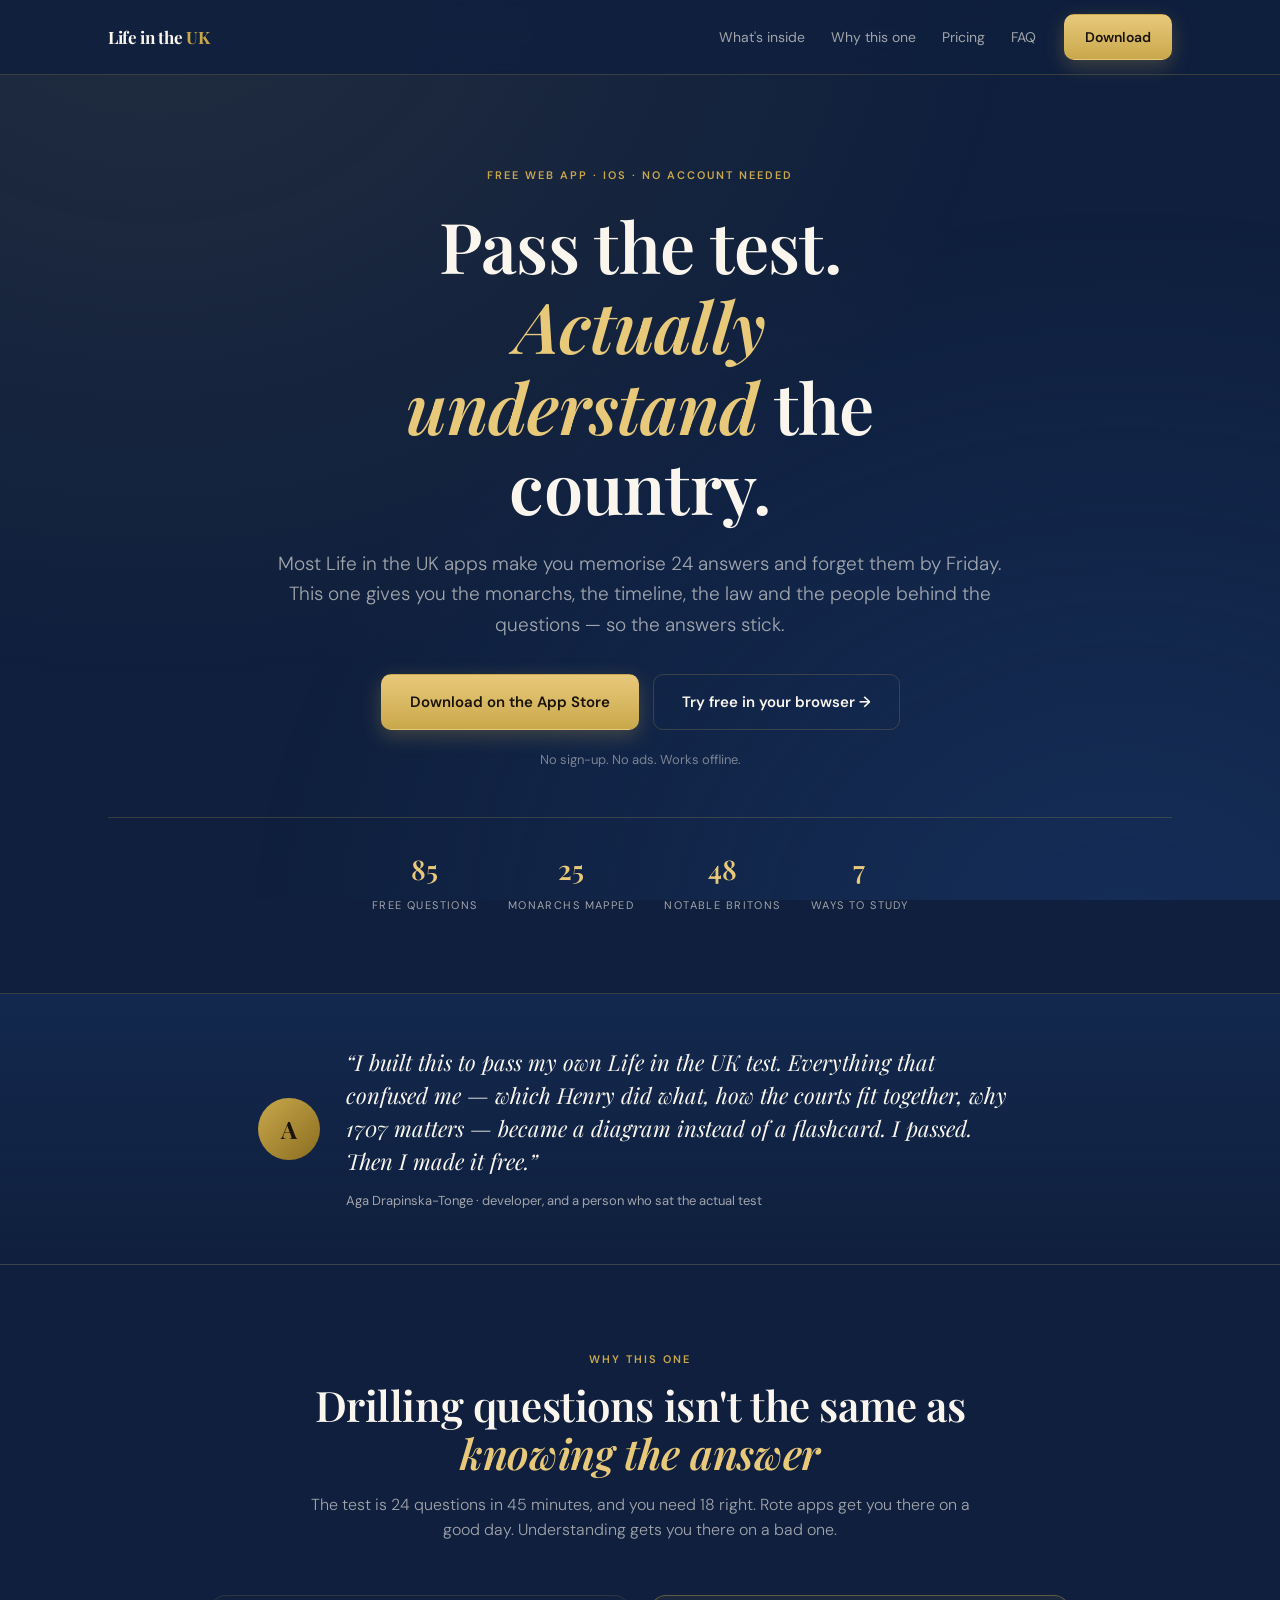
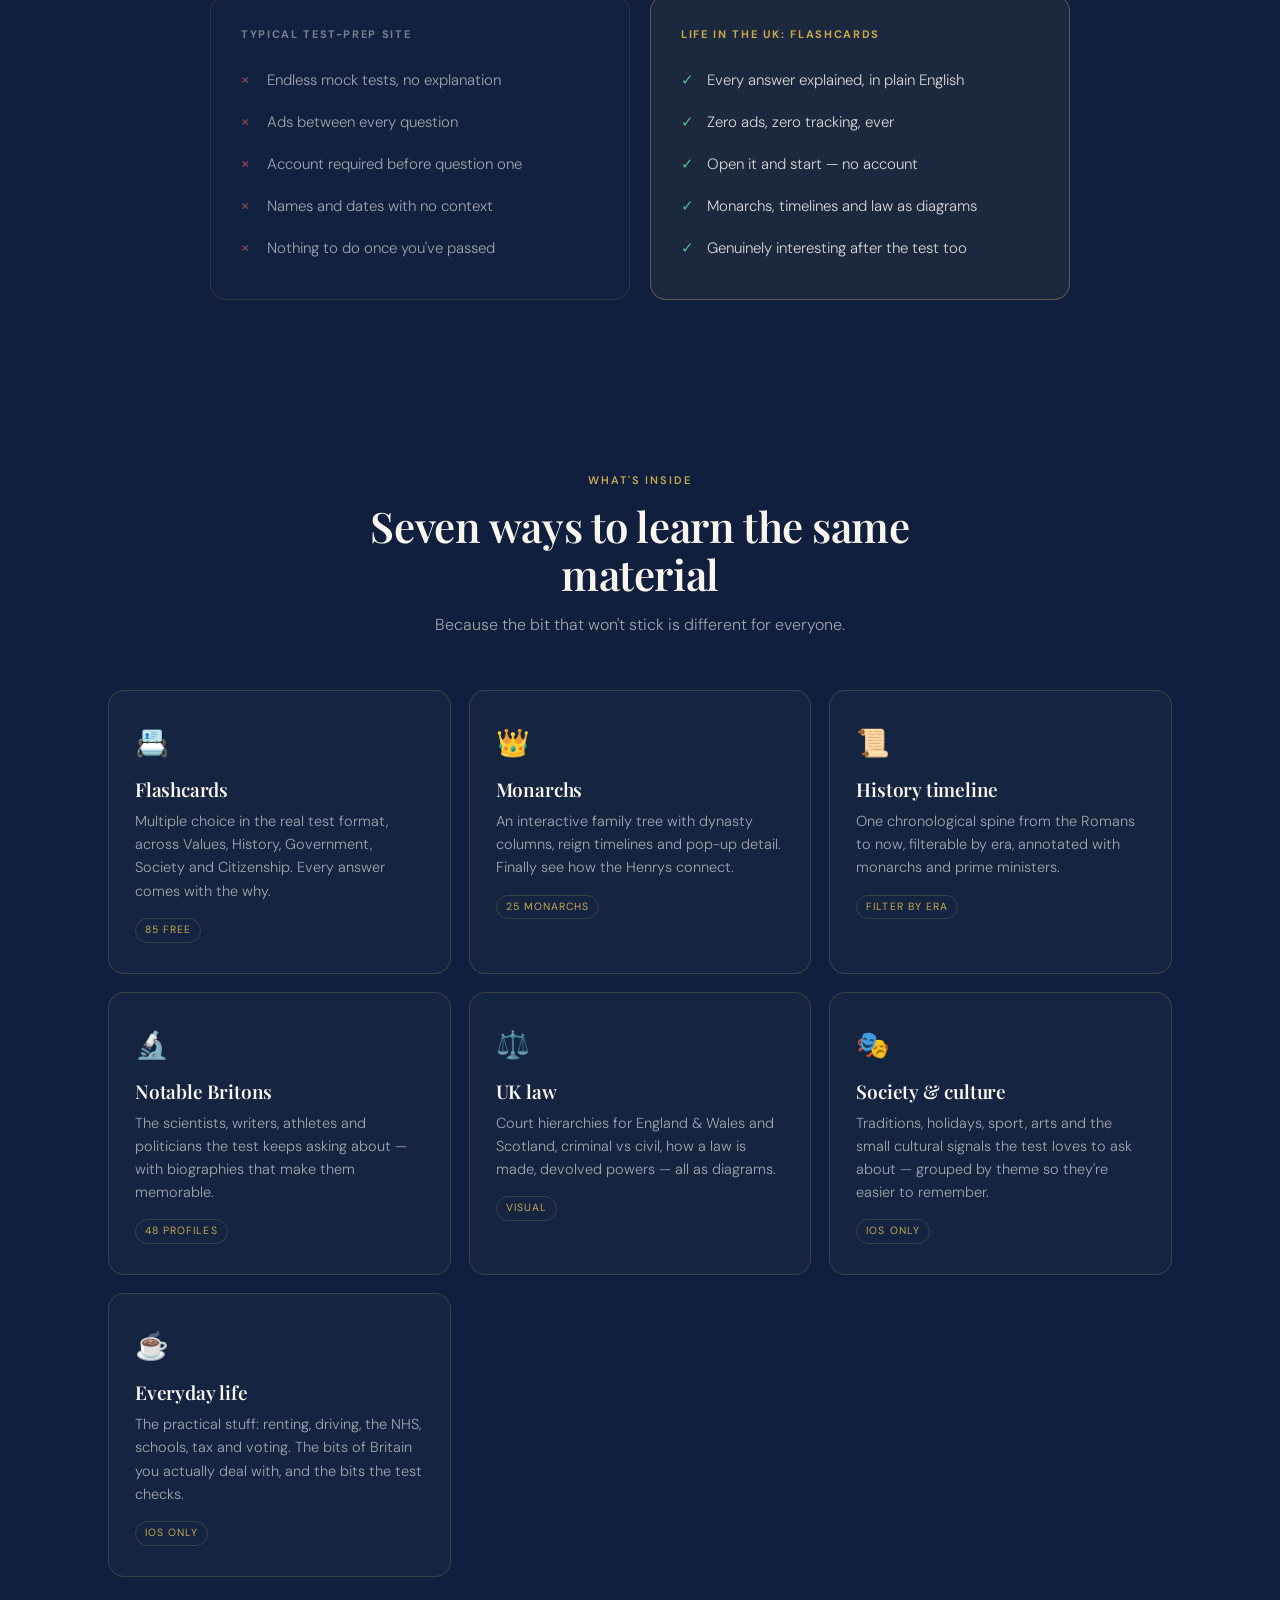
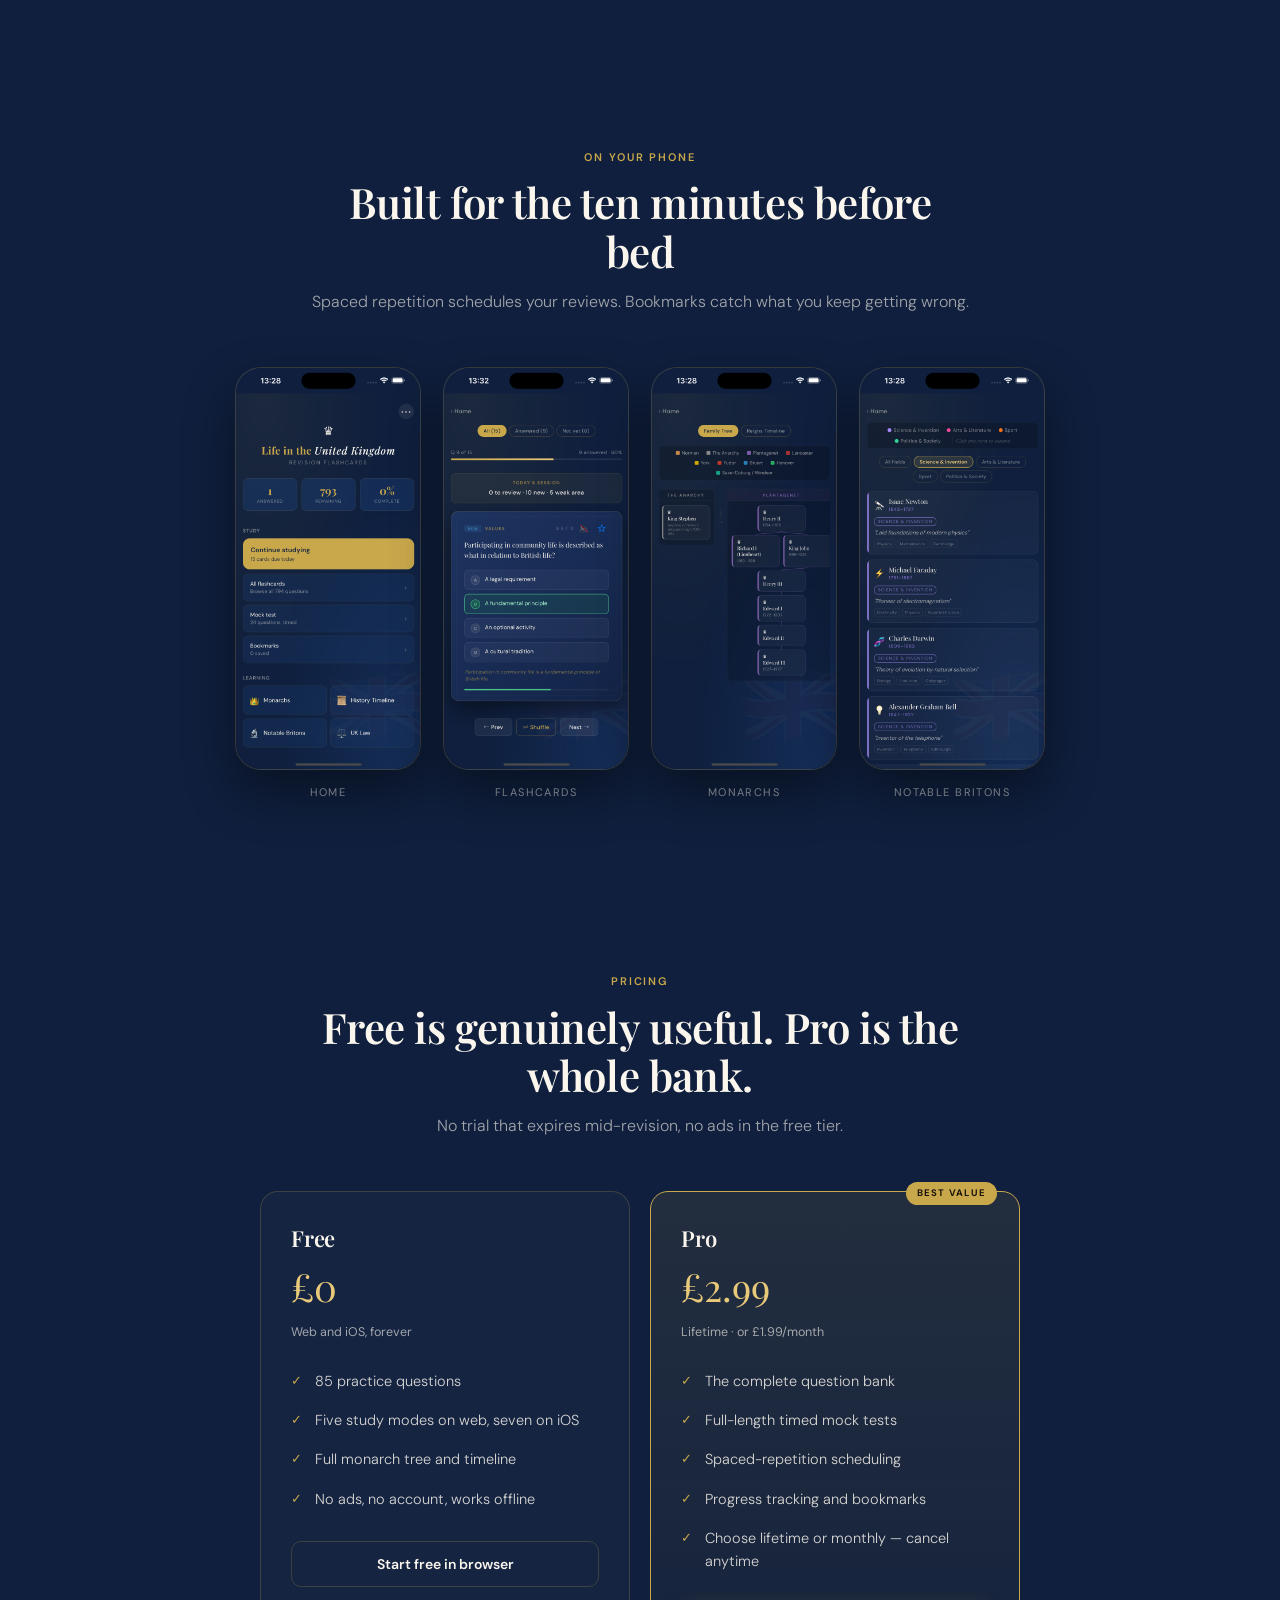
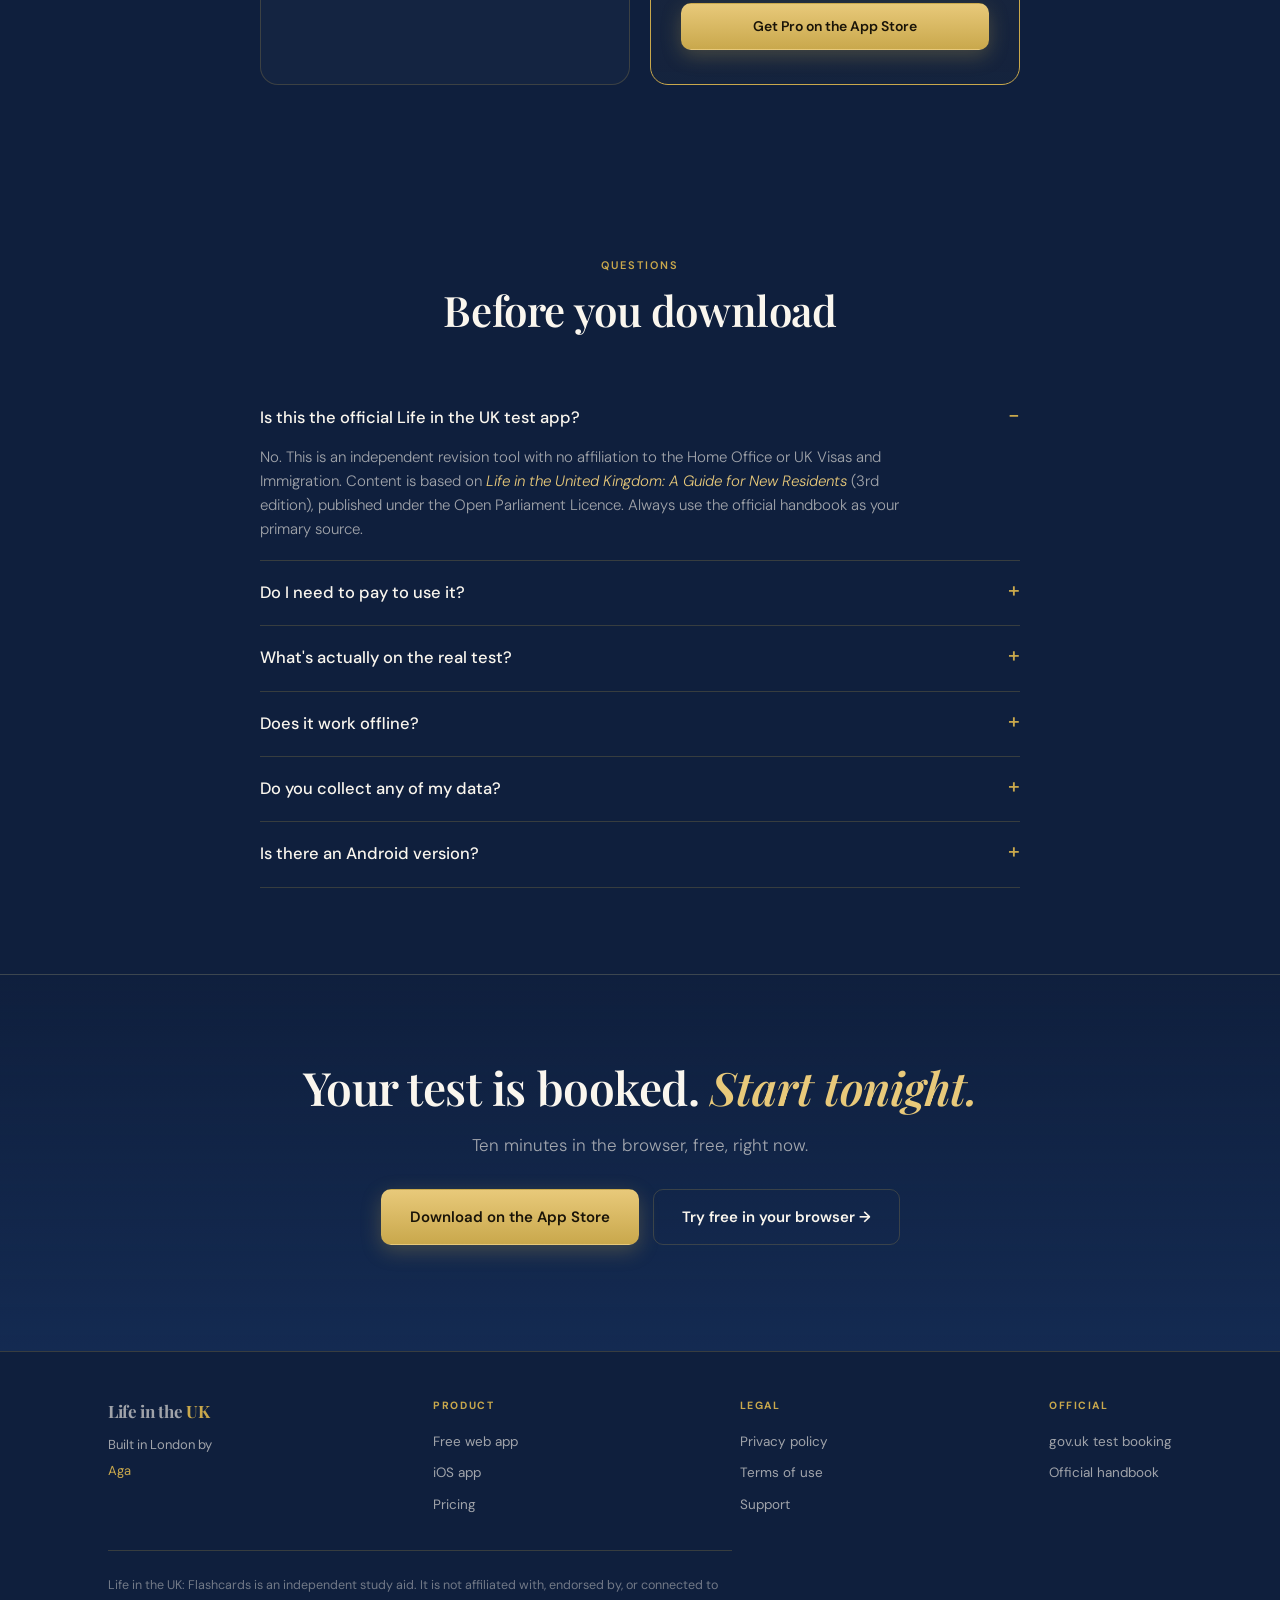
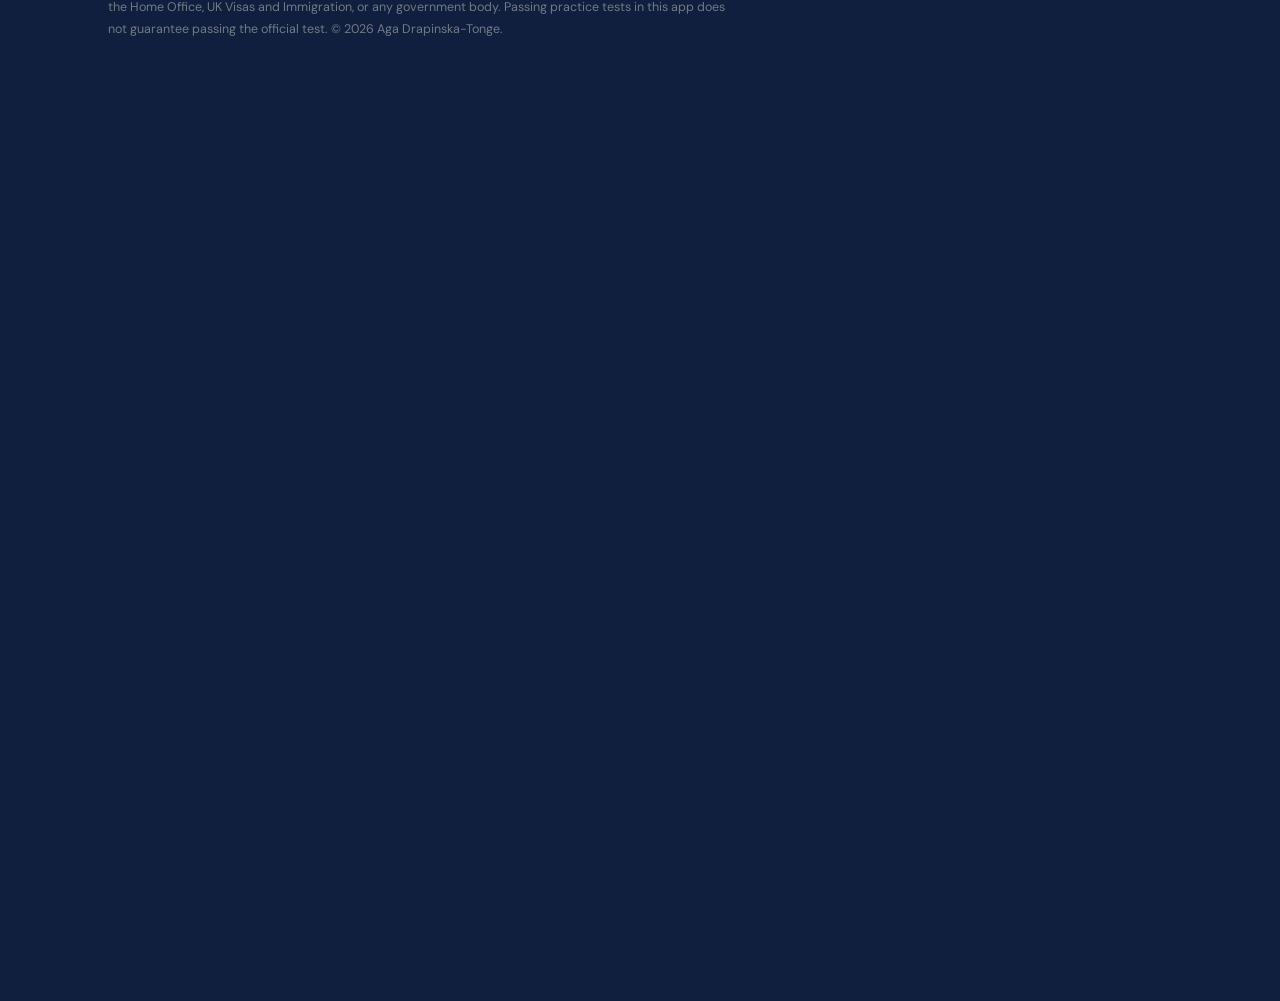
==== index.html @ 358deb1a "Stand up standalone site for Life in the UK: Flashcards Restructures around a landing page (index.ht" ====
<!DOCTYPE html>
<html lang="en">
<head>
<meta charset="UTF-8">
<meta name="viewport" content="width=device-width, initial-scale=1.0">
<title>Life in the UK: Flashcards — Free revision app for the UK citizenship test</title>
<meta name="description" content="A free web and iOS revision app for the Life in the UK citizenship test. Every answer explained. Monarchs, timelines and law as diagrams. No ads, no account.">
<link rel="icon" type="image/x-icon" href="/favicon.ico">
<link rel="icon" type="image/png" sizes="32x32" href="/favicon-32x32.png">
<link rel="icon" type="image/png" sizes="16x16" href="/favicon-16x16.png">
<link rel="apple-touch-icon" sizes="180x180" href="/apple-touch-icon.png">
<link rel="preconnect" href="https://fonts.googleapis.com">
<link rel="preconnect" href="https://fonts.gstatic.com" crossorigin>
<link href="https://fonts.googleapis.com/css2?family=Playfair+Display:ital,wght@0,400;0,600;0,700;1,400;1,600&family=DM+Sans:wght@300;400;500;600;700&display=swap" rel="stylesheet">
<style>
*,*::before,*::after{box-sizing:border-box;margin:0;padding:0}
:root{
  --navy:#0f1f3d; --navy-2:#132648; --royal:#1a3a6e;
  --gold:#c9a84c; --gold-light:#e8c97a;
  --cream:#faf6ee; --parchment:#f0e8d5;
  --muted:rgba(250,246,238,.62);
  --line:rgba(201,168,76,.22);
  --maxw:1120px;
}
html{scroll-behavior:smooth}
body{font-family:'DM Sans',sans-serif;background:var(--navy);color:var(--cream);-webkit-font-smoothing:antialiased;line-height:1.6;overflow-x:hidden}
body::before{content:'';position:fixed;inset:0;pointer-events:none;z-index:0;
  background:radial-gradient(ellipse at 12% -5%,rgba(201,168,76,.10) 0%,transparent 55%),
             radial-gradient(ellipse at 88% 105%,rgba(26,58,110,.55) 0%,transparent 55%)}
.wrap{max-width:var(--maxw);margin:0 auto;padding:0 28px;position:relative;z-index:1}
h1,h2,h3,.serif{font-family:'Playfair Display',serif;font-weight:600;line-height:1.15;letter-spacing:-.01em}
em{font-style:italic;color:var(--gold-light)}
a{color:inherit;text-decoration:none}
.eyebrow{font-size:11px;letter-spacing:.18em;text-transform:uppercase;color:var(--gold);font-weight:600}

/* NAV */
nav{position:sticky;top:0;z-index:40;backdrop-filter:blur(14px);background:rgba(15,31,61,.82);border-bottom:1px solid var(--line)}
.navin{max-width:var(--maxw);margin:0 auto;padding:14px 28px;display:flex;align-items:center;gap:28px}
.logo{font-family:'Playfair Display',serif;font-size:17px;font-weight:700;letter-spacing:-.02em}
.logo span{color:var(--gold)}
.navlinks{display:flex;gap:26px;margin-left:auto;font-size:14px;color:var(--muted)}
.navlinks a:hover{color:var(--cream)}
.btn{display:inline-flex;align-items:center;gap:9px;font-weight:600;font-size:14px;padding:11px 20px;border-radius:10px;transition:.2s;border:1px solid transparent;white-space:nowrap}
.btn-gold{background:linear-gradient(180deg,var(--gold-light),var(--gold));color:#1a1408;box-shadow:0 6px 20px rgba(201,168,76,.28)}
.btn-gold:hover{transform:translateY(-1px);box-shadow:0 9px 26px rgba(201,168,76,.38)}
.btn-ghost{border-color:var(--line);color:var(--cream)}
.btn-ghost:hover{border-color:var(--gold);background:rgba(201,168,76,.07)}
.btn-lg{padding:15px 28px;font-size:15px}

/* HERO */
.hero{padding:92px 0 76px;text-align:center}
.hero h1{font-size:clamp(38px,6.2vw,70px);margin:20px auto 22px;max-width:14ch}
.hero p.sub{font-size:clamp(16px,2vw,19px);color:var(--muted);max-width:56ch;margin:0 auto 34px;font-weight:300}
.cta-row{display:flex;gap:14px;justify-content:center;flex-wrap:wrap;margin-bottom:20px}
.microcopy{font-size:13px;color:rgba(250,246,238,.45)}
.trust{display:flex;gap:30px;justify-content:center;flex-wrap:wrap;margin-top:46px;padding-top:30px;border-top:1px solid var(--line)}
.trust div{text-align:center}
.trust b{display:block;font-family:'Playfair Display',serif;font-size:27px;color:var(--gold-light);font-weight:600}
.trust small{font-size:11px;letter-spacing:.13em;text-transform:uppercase;color:var(--muted)}

/* FOUNDER */
.founder{background:linear-gradient(180deg,rgba(26,58,110,.35),transparent);padding:52px 0;border-top:1px solid var(--line);border-bottom:1px solid var(--line)}
.founder .wrap{display:flex;gap:26px;align-items:center;max-width:820px}
.avatar{width:62px;height:62px;border-radius:50%;flex-shrink:0;background:linear-gradient(135deg,var(--gold),#8a6d1f);
  display:grid;place-items:center;font-family:'Playfair Display',serif;font-size:24px;color:#1a1408;font-weight:700}
.founder q{font-family:'Playfair Display',serif;font-style:italic;font-size:clamp(17px,2.3vw,22px);line-height:1.5;display:block;margin-bottom:9px}
.founder cite{font-style:normal;font-size:13px;color:var(--muted)}

/* SECTIONS */
section{padding:86px 0}
.sechead{text-align:center;max-width:60ch;margin:0 auto 52px}
.sechead h2{font-size:clamp(28px,4vw,42px);margin:12px 0 14px}
.sechead p{color:var(--muted);font-weight:300;font-size:16px}

/* CONTRAST */
.vs{display:grid;grid-template-columns:1fr 1fr;gap:20px;max-width:860px;margin:0 auto}
.vs>div{padding:30px;border-radius:16px;border:1px solid var(--line)}
.vs .them{background:rgba(255,255,255,.02);opacity:.72}
.vs .us{background:rgba(201,168,76,.07);border-color:rgba(201,168,76,.4)}
.vs h4{font-family:'DM Sans';font-size:11px;letter-spacing:.15em;text-transform:uppercase;margin-bottom:16px;color:var(--gold)}
.vs .them h4{color:var(--muted)}
.vs li{list-style:none;font-size:15px;padding:9px 0 9px 26px;position:relative;color:rgba(250,246,238,.85);font-weight:300}
.vs .them li::before{content:'×';position:absolute;left:0;color:#e05c5c;font-size:17px;top:7px}
.vs .us li::before{content:'✓';position:absolute;left:0;color:#4cbe8a;font-size:15px;top:9px}

/* FEATURES */
.feats{display:grid;grid-template-columns:repeat(auto-fit,minmax(255px,1fr));gap:18px}
.feat{padding:30px 26px;border:1px solid var(--line);border-radius:16px;background:rgba(255,255,255,.025);transition:.25s}
.feat:hover{border-color:rgba(201,168,76,.5);transform:translateY(-3px);background:rgba(201,168,76,.05)}
.feat .ico{font-size:27px;margin-bottom:15px;display:block}
.feat h3{font-size:19px;margin-bottom:9px}
.feat p{font-size:14.5px;color:var(--muted);font-weight:300}
.feat .tag{display:inline-block;margin-top:15px;font-size:10.5px;letter-spacing:.1em;text-transform:uppercase;color:var(--gold);border:1px solid var(--line);padding:3px 9px;border-radius:99px}

/* SCREENSHOTS */
.shots{display:flex;gap:22px;justify-content:center;flex-wrap:wrap}
.shot{display:flex;flex-direction:column;align-items:center;gap:14px}
.phone{width:186px;aspect-ratio:9/19.5;border-radius:26px;border:1px solid var(--line);overflow:hidden;
  background:linear-gradient(165deg,var(--navy-2),#0a1730);box-shadow:0 22px 50px rgba(0,0,0,.42);
  cursor:zoom-in;transition:transform .25s,box-shadow .25s}
.phone:hover{transform:translateY(-3px);box-shadow:0 28px 60px rgba(0,0,0,.55)}
.phone:focus-visible{outline:2px solid var(--gold);outline-offset:4px}
.phone img{width:100%;height:100%;object-fit:cover;display:block}
.shot small{font-size:11px;letter-spacing:.13em;text-transform:uppercase;color:rgba(250,246,238,.45)}

/* LIGHTBOX */
.lightbox{border:none;padding:0;background:transparent;max-width:none;max-height:none;width:100%;height:100%;
  display:grid;place-items:center;cursor:zoom-out}
.lightbox::backdrop{background:rgba(4,8,20,.88);backdrop-filter:blur(6px)}
.lightbox img{max-width:min(92vw,420px);max-height:92vh;border-radius:26px;
  box-shadow:0 30px 80px rgba(0,0,0,.6);display:block}
.lightbox[open]{animation:lb-in .18s ease-out}
@keyframes lb-in{from{opacity:0;transform:scale(.97)}to{opacity:1;transform:scale(1)}}

/* PRICING */
.price{display:grid;grid-template-columns:1fr 1fr;gap:20px;max-width:760px;margin:0 auto}
.tier{padding:34px 30px;border-radius:18px;border:1px solid var(--line);background:rgba(255,255,255,.025)}
.tier.pro{border-color:var(--gold);background:linear-gradient(180deg,rgba(201,168,76,.11),rgba(201,168,76,.03));position:relative}
.tier.pro::after{content:'BEST VALUE';position:absolute;top:-10px;right:22px;background:var(--gold);color:#1a1408;font-size:9.5px;font-weight:700;letter-spacing:.13em;padding:4px 11px;border-radius:99px}
.tier h3{font-size:22px;margin-bottom:6px}
.tier .amt{font-family:'Playfair Display',serif;font-size:38px;color:var(--gold-light);margin:6px 0 4px}
.tier .per{font-size:12.5px;color:var(--muted);margin-bottom:20px}
.tier li{list-style:none;font-size:14.5px;padding:8px 0 8px 24px;position:relative;color:rgba(250,246,238,.85);font-weight:300}
.tier li::before{content:'✓';position:absolute;left:0;color:var(--gold);font-size:13px;top:9px}
.tier .btn{width:100%;justify-content:center;margin-top:22px}

/* FAQ */
.faq{max-width:760px;margin:0 auto}
details{border-bottom:1px solid var(--line);padding:19px 0}
summary{cursor:pointer;font-size:16.5px;font-weight:500;list-style:none;display:flex;justify-content:space-between;gap:18px;align-items:flex-start}
summary::-webkit-details-marker{display:none}
summary::after{content:'+';color:var(--gold);font-size:21px;line-height:1;flex-shrink:0}
details[open] summary::after{content:'−'}
details p{margin-top:13px;color:var(--muted);font-size:15px;font-weight:300;max-width:64ch}

/* FINAL CTA */
.final{text-align:center;background:linear-gradient(180deg,transparent,rgba(26,58,110,.42));border-top:1px solid var(--line)}
.final h2{font-size:clamp(28px,4.4vw,46px);margin-bottom:18px}
.final p{color:var(--muted);margin-bottom:30px;font-weight:300;font-size:17px}

/* FOOTER */
footer{border-top:1px solid var(--line);padding:46px 0 60px;font-size:13.5px;color:var(--muted)}
.fgrid{display:flex;gap:40px;flex-wrap:wrap;justify-content:space-between;margin-bottom:30px}
.fgrid a{display:block;padding:5px 0}
.fgrid a:hover{color:var(--gold)}
.fgrid h5{font-size:10.5px;letter-spacing:.15em;text-transform:uppercase;color:var(--gold);margin-bottom:11px}
.disc{border-top:1px solid var(--line);padding-top:24px;font-size:12.5px;line-height:1.75;color:rgba(250,246,238,.42);max-width:78ch}
@media(max-width:760px){
  .vs,.price{grid-template-columns:1fr}
  .navlinks{display:none}
  .founder .wrap{flex-direction:column;text-align:center}
  section{padding:62px 0}
}
</style>
</head>
<body>

<nav>
  <div class="navin">
    <div class="logo">Life in the <span>UK</span></div>
    <div class="navlinks">
      <a href="#what">What's inside</a>
      <a href="#why">Why this one</a>
      <a href="#pricing">Pricing</a>
      <a href="#faq">FAQ</a>
    </div>
    <a href="https://apps.apple.com/gb/app/life-in-the-uk-flashcards/id6761814656" class="btn btn-gold">Download</a>
  </div>
</nav>

<header class="hero">
  <div class="wrap">
    <div class="eyebrow">Free web app · iOS · No account needed</div>
    <h1>Pass the test. <em>Actually understand</em> the country.</h1>
    <p class="sub">Most Life in the UK apps make you memorise 24 answers and forget them by Friday. This one gives you the monarchs, the timeline, the law and the people behind the questions — so the answers stick.</p>
    <div class="cta-row">
      <a href="https://apps.apple.com/gb/app/life-in-the-uk-flashcards/id6761814656" class="btn btn-gold btn-lg">Download on the App Store</a>
      <a href="/practice/" class="btn btn-ghost btn-lg">Try free in your browser →</a>
    </div>
    <p class="microcopy">No sign-up. No ads. Works offline.</p>
    <div class="trust">
      <div><b>85</b><small>Free questions</small></div>
      <div><b>25</b><small>Monarchs mapped</small></div>
      <div><b>48</b><small>Notable Britons</small></div>
      <div><b>7</b><small>Ways to study</small></div>
    </div>
  </div>
</header>

<div class="founder">
  <div class="wrap">
    <div class="avatar">A</div>
    <div>
      <q>I built this to pass my own Life in the UK test. Everything that confused me — which Henry did what, how the courts fit together, why 1707 matters — became a diagram instead of a flashcard. I passed. Then I made it free.</q>
      <cite>Aga Drapinska-Tonge · developer, and a person who sat the actual test</cite>
    </div>
  </div>
</div>

<section id="why">
  <div class="wrap">
    <div class="sechead">
      <div class="eyebrow">Why this one</div>
      <h2>Drilling questions isn't the same as <em>knowing the answer</em></h2>
      <p>The test is 24 questions in 45 minutes, and you need 18 right. Rote apps get you there on a good day. Understanding gets you there on a bad one.</p>
    </div>
    <div class="vs">
      <div class="them">
        <h4>Typical test-prep site</h4>
        <ul>
          <li>Endless mock tests, no explanation</li>
          <li>Ads between every question</li>
          <li>Account required before question one</li>
          <li>Names and dates with no context</li>
          <li>Nothing to do once you've passed</li>
        </ul>
      </div>
      <div class="us">
        <h4>Life in the UK: Flashcards</h4>
        <ul>
          <li>Every answer explained, in plain English</li>
          <li>Zero ads, zero tracking, ever</li>
          <li>Open it and start — no account</li>
          <li>Monarchs, timelines and law as diagrams</li>
          <li>Genuinely interesting after the test too</li>
        </ul>
      </div>
    </div>
  </div>
</section>

<section id="what">
  <div class="wrap">
    <div class="sechead">
      <div class="eyebrow">What's inside</div>
      <h2>Seven ways to learn the same material</h2>
      <p>Because the bit that won't stick is different for everyone.</p>
    </div>
    <div class="feats">
      <div class="feat"><span class="ico">📇</span><h3>Flashcards</h3><p>Multiple choice in the real test format, across Values, History, Government, Society and Citizenship. Every answer comes with the why.</p><span class="tag">85 free</span></div>
      <div class="feat"><span class="ico">👑</span><h3>Monarchs</h3><p>An interactive family tree with dynasty columns, reign timelines and pop-up detail. Finally see how the Henrys connect.</p><span class="tag">25 monarchs</span></div>
      <div class="feat"><span class="ico">📜</span><h3>History timeline</h3><p>One chronological spine from the Romans to now, filterable by era, annotated with monarchs and prime ministers.</p><span class="tag">Filter by era</span></div>
      <div class="feat"><span class="ico">🔬</span><h3>Notable Britons</h3><p>The scientists, writers, athletes and politicians the test keeps asking about — with biographies that make them memorable.</p><span class="tag">48 profiles</span></div>
      <div class="feat"><span class="ico">⚖️</span><h3>UK law</h3><p>Court hierarchies for England &amp; Wales and Scotland, criminal vs civil, how a law is made, devolved powers — all as diagrams.</p><span class="tag">Visual</span></div>
      <div class="feat"><span class="ico">🎭</span><h3>Society &amp; culture</h3><p>Traditions, holidays, sport, arts and the small cultural signals the test loves to ask about — grouped by theme so they're easier to remember.</p><span class="tag">iOS only</span></div>
      <div class="feat"><span class="ico">☕</span><h3>Everyday life</h3><p>The practical stuff: renting, driving, the NHS, schools, tax and voting. The bits of Britain you actually deal with, and the bits the test checks.</p><span class="tag">iOS only</span></div>
    </div>
  </div>
</section>

<section>
  <div class="wrap">
    <div class="sechead">
      <div class="eyebrow">On your phone</div>
      <h2>Built for the ten minutes before bed</h2>
      <p>Spaced repetition schedules your reviews. Bookmarks catch what you keep getting wrong.</p>
    </div>
    <div class="shots">
      <div class="shot"><div class="phone" tabindex="0" role="button" aria-label="Enlarge screenshot"><img src="/assets/screenshots/main.png" alt="Life in the UK: Flashcards home screen showing study progress and learning modes"></div><small>Home</small></div>
      <div class="shot"><div class="phone" tabindex="0" role="button" aria-label="Enlarge screenshot"><img src="/assets/screenshots/flashcard.png" alt="Flashcard question with multiple-choice answers and plain-English explanation"></div><small>Flashcards</small></div>
      <div class="shot"><div class="phone" tabindex="0" role="button" aria-label="Enlarge screenshot"><img src="/assets/screenshots/monarchs.png" alt="Interactive monarch family tree, Plantagenet dynasty"></div><small>Monarchs</small></div>
      <div class="shot"><div class="phone" tabindex="0" role="button" aria-label="Enlarge screenshot"><img src="/assets/screenshots/britons.png" alt="Notable Britons: scientists, writers and inventors with short biographies"></div><small>Notable Britons</small></div>
    </div>
  </div>
</section>

<section id="pricing">
  <div class="wrap">
    <div class="sechead">
      <div class="eyebrow">Pricing</div>
      <h2>Free is genuinely useful. Pro is the whole bank.</h2>
      <p>No trial that expires mid-revision, no ads in the free tier.</p>
    </div>
    <div class="price">
      <div class="tier">
        <h3>Free</h3>
        <div class="amt">£0</div>
        <div class="per">Web and iOS, forever</div>
        <ul>
          <li>85 practice questions</li>
          <li>Five study modes on web, seven on iOS</li>
          <li>Full monarch tree and timeline</li>
          <li>No ads, no account, works offline</li>
        </ul>
        <a href="/practice/" class="btn btn-ghost">Start free in browser</a>
      </div>
      <div class="tier pro">
        <h3>Pro</h3>
        <div class="amt">£2.99</div>
        <div class="per">Lifetime · or £1.99/month</div>
        <ul>
          <li>The complete question bank</li>
          <li>Full-length timed mock tests</li>
          <li>Spaced-repetition scheduling</li>
          <li>Progress tracking and bookmarks</li>
          <li>Choose lifetime or monthly — cancel anytime</li>
        </ul>
        <a href="https://apps.apple.com/gb/app/life-in-the-uk-flashcards/id6761814656" class="btn btn-gold">Get Pro on the App Store</a>
      </div>
    </div>
  </div>
</section>

<section id="faq">
  <div class="wrap">
    <div class="sechead">
      <div class="eyebrow">Questions</div>
      <h2>Before you download</h2>
    </div>
    <div class="faq">
      <details open><summary>Is this the official Life in the UK test app?</summary><p>No. This is an independent revision tool with no affiliation to the Home Office or UK Visas and Immigration. Content is based on <em>Life in the United Kingdom: A Guide for New Residents</em> (3rd edition), published under the Open Parliament Licence. Always use the official handbook as your primary source.</p></details>
      <details><summary>Do I need to pay to use it?</summary><p>No. 85 questions are free on both web and iOS — five study modes on the web, seven on iOS, with no ads and no account. Pro unlocks the complete question bank for £2.99 lifetime or £1.99/month.</p></details>
      <details><summary>What's actually on the real test?</summary><p>24 multiple-choice questions in 45 minutes. You need 18 correct — 75% — to pass. It costs £50 to book and you can retake it as many times as you need.</p></details>
      <details><summary>Does it work offline?</summary><p>Yes. The iOS app works fully offline, and the web version keeps working after the first load.</p></details>
      <details><summary>Do you collect any of my data?</summary><p>None. No analytics, no tracking, no ad IDs, no account. Your progress lives on your device and nowhere else.</p></details>
      <details><summary>Is there an Android version?</summary><p>Not yet — but the free web app runs in any mobile browser, and you can add it to your home screen.</p></details>
    </div>
  </div>
</section>

<section class="final">
  <div class="wrap">
    <h2>Your test is booked. <em>Start tonight.</em></h2>
    <p>Ten minutes in the browser, free, right now.</p>
    <div class="cta-row">
      <a href="https://apps.apple.com/gb/app/life-in-the-uk-flashcards/id6761814656" class="btn btn-gold btn-lg">Download on the App Store</a>
      <a href="/practice/" class="btn btn-ghost btn-lg">Try free in your browser →</a>
    </div>
  </div>
</section>

<footer>
  <div class="wrap">
    <div class="fgrid">
      <div>
        <div class="logo" style="margin-bottom:10px">Life in the <span>UK</span></div>
        <div style="font-size:13px">Built in London by <a href="https://byaga.dev" style="color:var(--gold)">Aga</a></div>
      </div>
      <div><h5>Product</h5><a href="/practice/">Free web app</a><a href="https://apps.apple.com/gb/app/life-in-the-uk-flashcards/id6761814656">iOS app</a><a href="#pricing">Pricing</a></div>
      <div><h5>Legal</h5><a href="/privacy/">Privacy policy</a><a href="/terms/">Terms of use</a><a href="/support/">Support</a></div>
      <div><h5>Official</h5><a href="#">gov.uk test booking</a><a href="#">Official handbook</a></div>
    </div>
    <p class="disc">Life in the UK: Flashcards is an independent study aid. It is not affiliated with, endorsed by, or connected to the Home Office, UK Visas and Immigration, or any government body. Passing practice tests in this app does not guarantee passing the official test. © 2026 Aga Drapinska-Tonge.</p>
  </div>
</footer>

<dialog class="lightbox" id="lightbox" aria-label="Enlarged screenshot"><img alt=""></dialog>

<script>
(function(){
  const dlg = document.getElementById('lightbox');
  const dlgImg = dlg.querySelector('img');
  function open(src, alt){
    dlgImg.src = src;
    dlgImg.alt = alt || '';
    dlg.showModal();
  }
  document.querySelectorAll('.phone').forEach(function(p){
    const img = p.querySelector('img');
    if (!img) return;
    p.addEventListener('click', function(){ open(img.src, img.alt); });
    p.addEventListener('keydown', function(e){
      if (e.key === 'Enter' || e.key === ' ') { e.preventDefault(); open(img.src, img.alt); }
    });
  });
  dlg.addEventListener('click', function(){ dlg.close(); });
})();
</script>

</body>
</html>
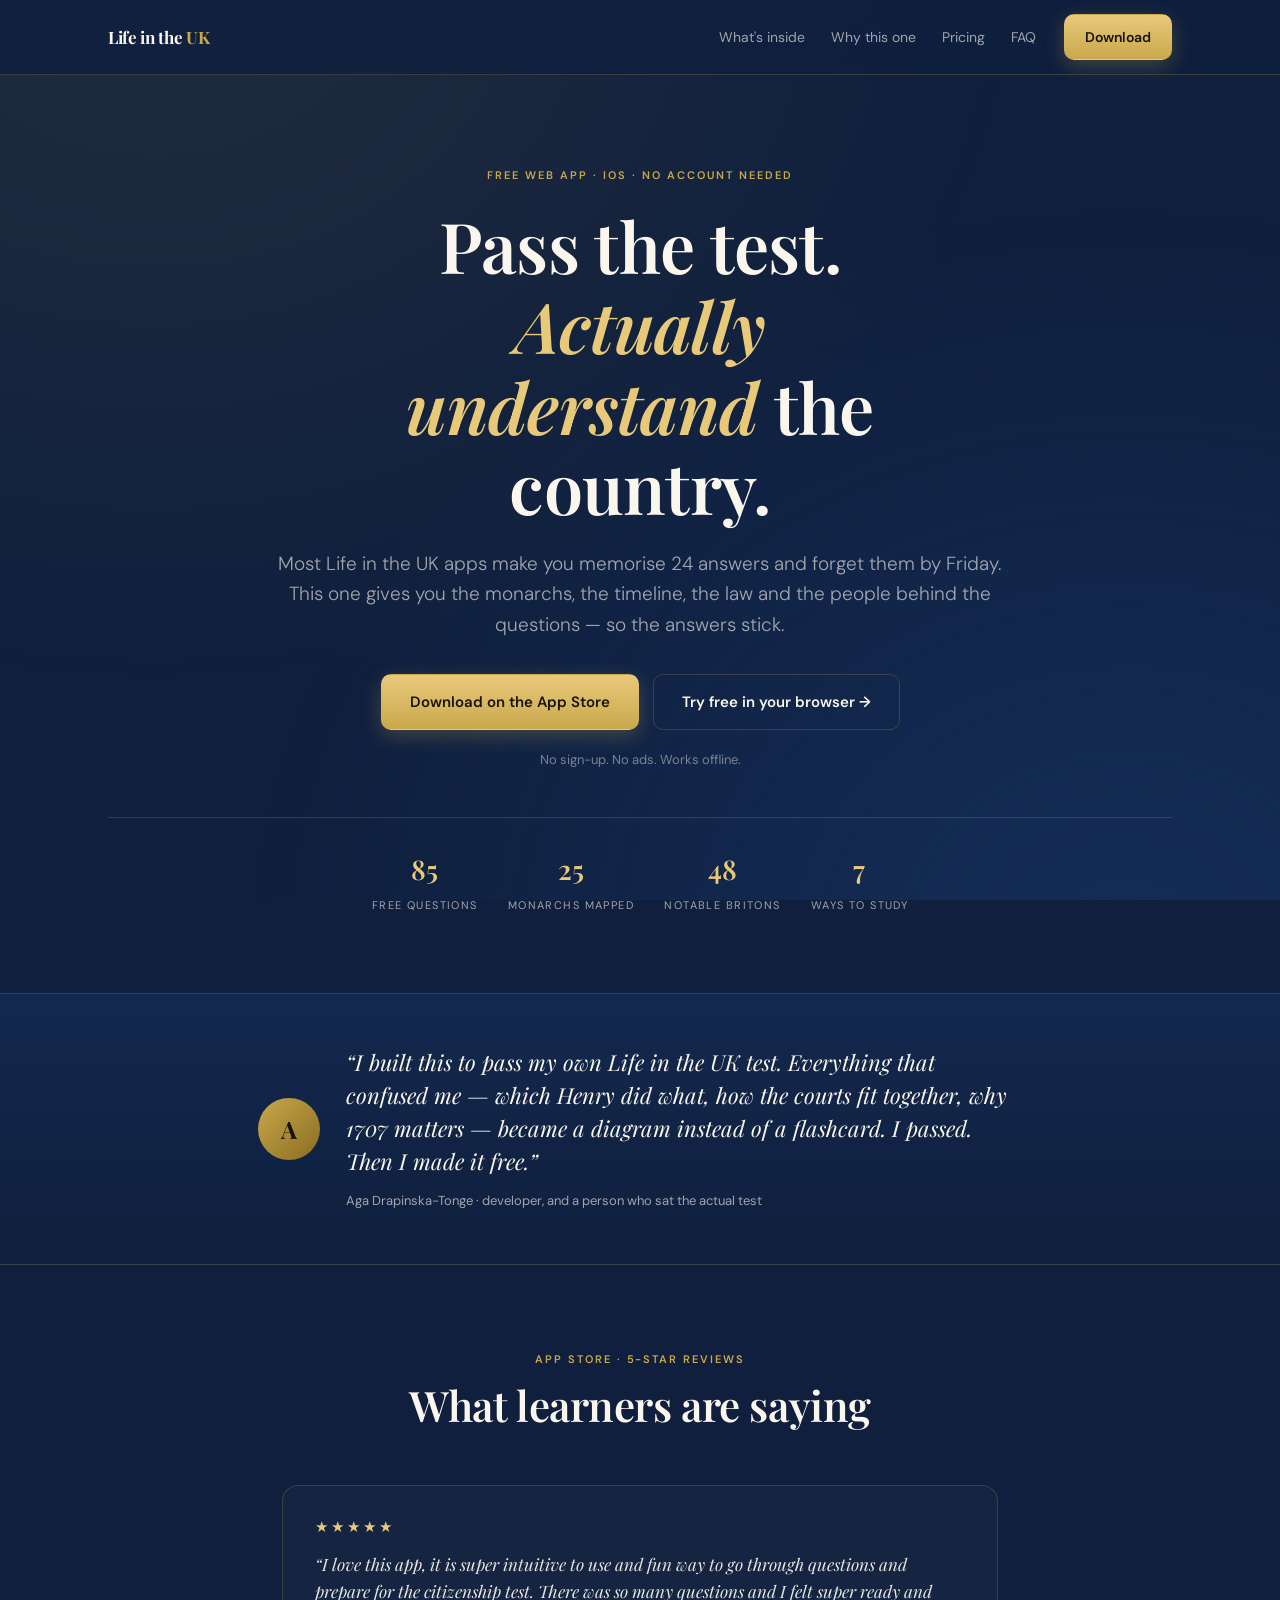
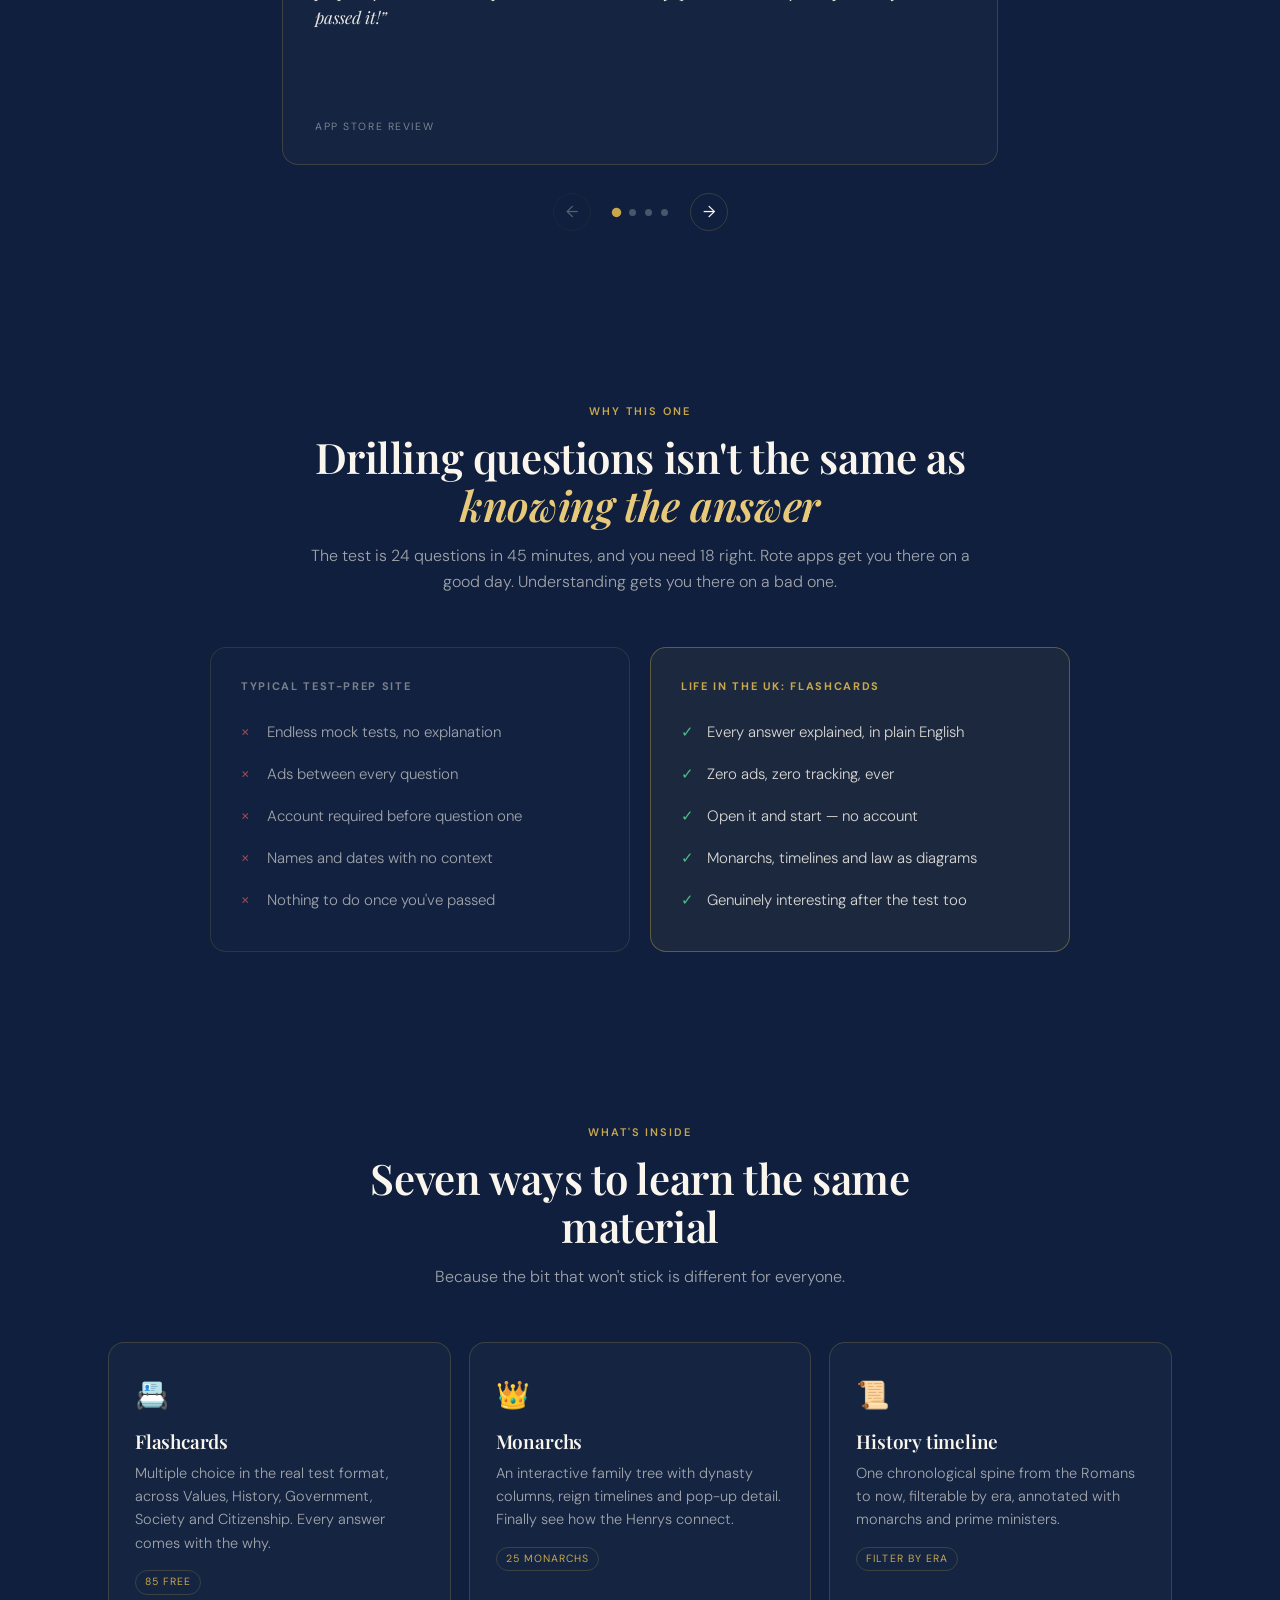
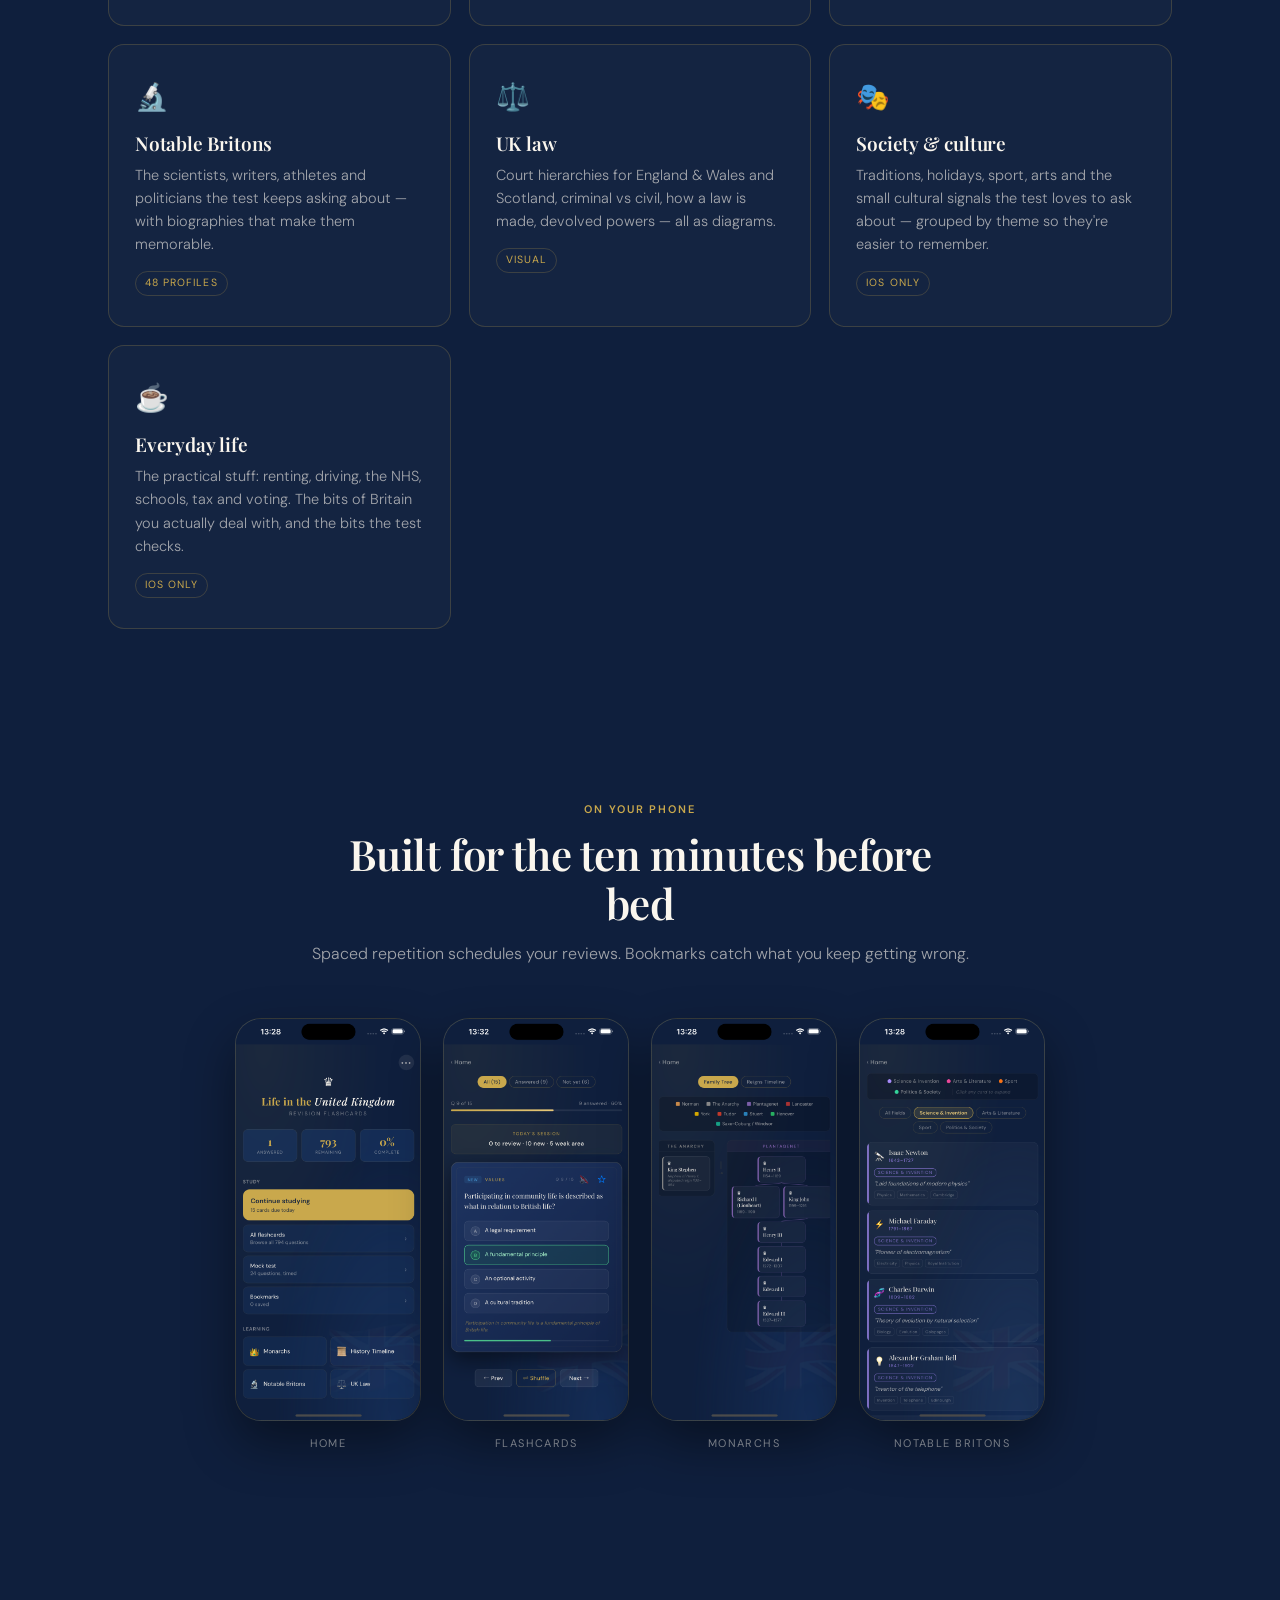
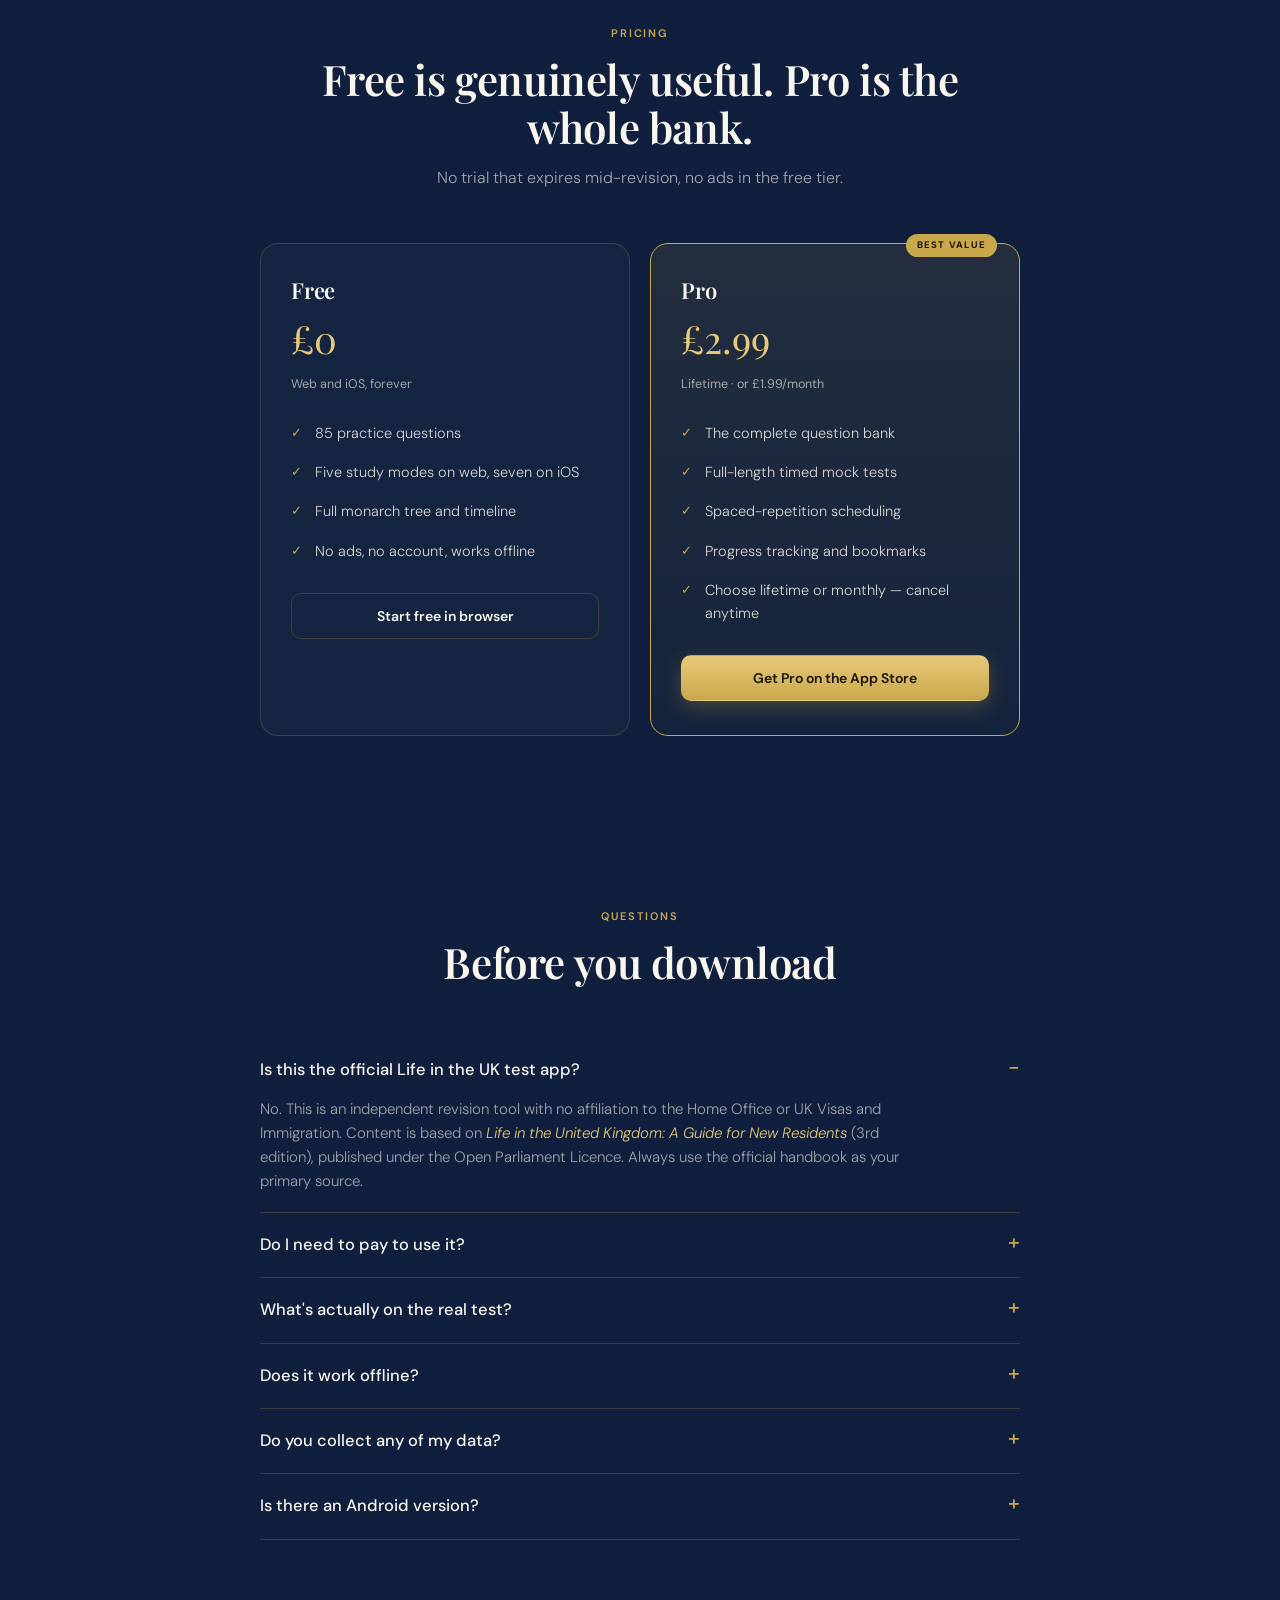
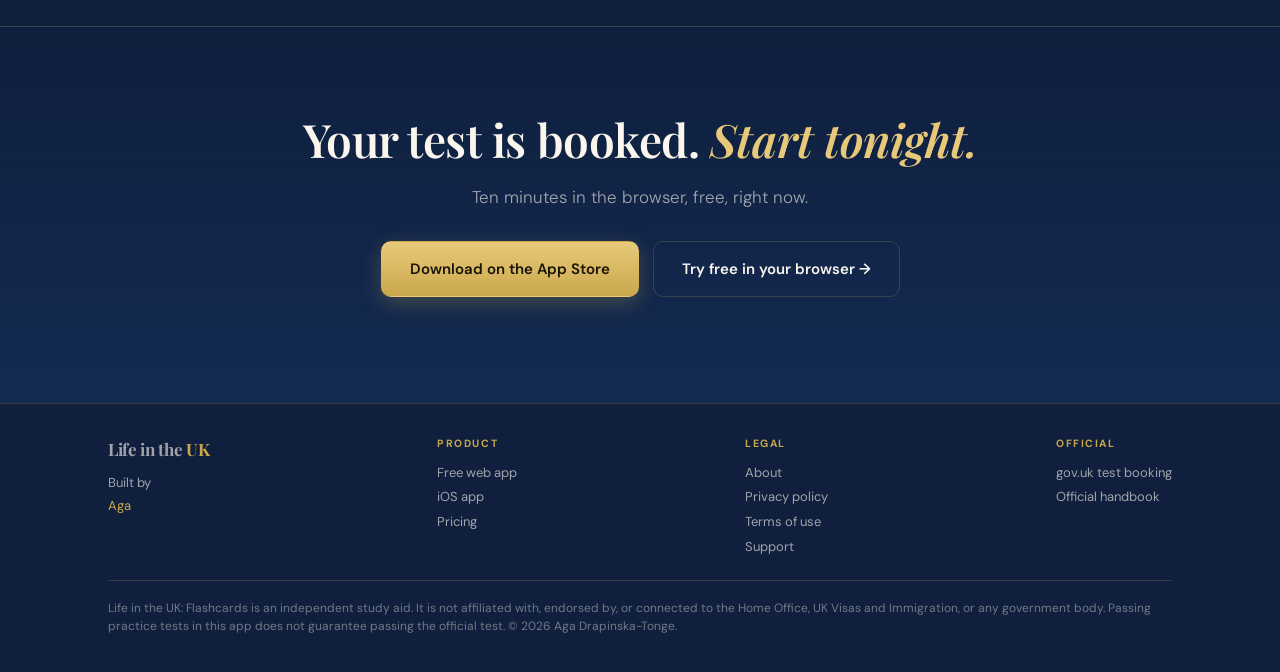
==== commit f303edb2: "Add About page and finish landing-page branding pass - New /about/ page: developer bio linking out t" ====
--- a/index.html
+++ b/index.html
@@ -9,6 +9,8 @@
 <link rel="icon" type="image/png" sizes="32x32" href="/favicon-32x32.png">
 <link rel="icon" type="image/png" sizes="16x16" href="/favicon-16x16.png">
 <link rel="apple-touch-icon" sizes="180x180" href="/apple-touch-icon.png">
+<link rel="manifest" href="/site.webmanifest">
+<meta name="theme-color" content="#0f1f3d">
 <link rel="preconnect" href="https://fonts.googleapis.com">
 <link rel="preconnect" href="https://fonts.gstatic.com" crossorigin>
 <link href="https://fonts.googleapis.com/css2?family=Playfair+Display:ital,wght@0,400;0,600;0,700;1,400;1,600&family=DM+Sans:wght@300;400;500;600;700&display=swap" rel="stylesheet">
@@ -22,8 +24,8 @@
   --line:rgba(201,168,76,.22);
   --maxw:1120px;
 }
-html{scroll-behavior:smooth}
-body{font-family:'DM Sans',sans-serif;background:var(--navy);color:var(--cream);-webkit-font-smoothing:antialiased;line-height:1.6;overflow-x:hidden}
+html{scroll-behavior:smooth;overscroll-behavior:none}
+body{font-family:'DM Sans',sans-serif;background:var(--navy);color:var(--cream);-webkit-font-smoothing:antialiased;line-height:1.6;overflow-x:hidden;overscroll-behavior:none}
 body::before{content:'';position:fixed;inset:0;pointer-events:none;z-index:0;
   background:radial-gradient(ellipse at 12% -5%,rgba(201,168,76,.10) 0%,transparent 55%),
              radial-gradient(ellipse at 88% 105%,rgba(26,58,110,.55) 0%,transparent 55%)}
@@ -66,6 +68,28 @@
 .founder q{font-family:'Playfair Display',serif;font-style:italic;font-size:clamp(17px,2.3vw,22px);line-height:1.5;display:block;margin-bottom:9px}
 .founder cite{font-style:normal;font-size:13px;color:var(--muted)}
 
+/* REVIEWS CAROUSEL */
+.reviews-wrap{position:relative;max-width:720px;margin:0 auto}
+.reviews{display:flex;gap:20px;overflow-x:auto;scroll-snap-type:x mandatory;scroll-behavior:smooth;
+  scrollbar-width:none;padding:4px 2px;-webkit-overflow-scrolling:touch}
+.reviews::-webkit-scrollbar{display:none}
+.review{flex:0 0 100%;scroll-snap-align:center;padding:34px 32px 28px;border:1px solid var(--line);border-radius:16px;
+  background:rgba(255,255,255,.025);display:flex;flex-direction:column;min-height:280px}
+.stars{color:var(--gold-light);font-size:15px;letter-spacing:3px;margin-bottom:16px;line-height:1}
+.review q{font-family:'Playfair Display',serif;font-style:italic;font-size:17px;line-height:1.55;display:block;color:rgba(250,246,238,.92);margin-bottom:18px}
+.review cite{font-style:normal;font-size:10.5px;letter-spacing:.15em;text-transform:uppercase;color:rgba(250,246,238,.45);margin-top:auto}
+
+.rev-nav{display:flex;justify-content:center;gap:22px;align-items:center;margin-top:24px}
+.rev-btn{width:38px;height:38px;border-radius:50%;border:1px solid var(--line);background:transparent;
+  color:var(--cream);cursor:pointer;font-size:16px;line-height:1;display:grid;place-items:center;
+  font-family:inherit;transition:.2s}
+.rev-btn:hover:not(:disabled){border-color:var(--gold);background:rgba(201,168,76,.07);color:var(--gold)}
+.rev-btn:disabled{opacity:.3;cursor:default}
+.rev-dots{display:flex;gap:9px}
+.rev-dot{width:7px;height:7px;border-radius:50%;background:rgba(250,246,238,.25);border:none;cursor:pointer;padding:0;transition:.2s}
+.rev-dot.active{background:var(--gold);transform:scale(1.35)}
+.rev-dot:hover:not(.active){background:rgba(250,246,238,.5)}
+
 /* SECTIONS */
 section{padding:86px 0}
 .sechead{text-align:center;max-width:60ch;margin:0 auto 52px}
@@ -105,11 +129,11 @@
 
 /* LIGHTBOX */
 .lightbox{border:none;padding:0;background:transparent;max-width:none;max-height:none;width:100%;height:100%;
-  display:grid;place-items:center;cursor:zoom-out}
+  place-items:center;cursor:zoom-out}
+.lightbox[open]{display:grid;animation:lb-in .18s ease-out}
 .lightbox::backdrop{background:rgba(4,8,20,.88);backdrop-filter:blur(6px)}
 .lightbox img{max-width:min(92vw,420px);max-height:92vh;border-radius:26px;
   box-shadow:0 30px 80px rgba(0,0,0,.6);display:block}
-.lightbox[open]{animation:lb-in .18s ease-out}
 @keyframes lb-in{from{opacity:0;transform:scale(.97)}to{opacity:1;transform:scale(1)}}
 
 /* PRICING */
@@ -139,12 +163,12 @@
 .final p{color:var(--muted);margin-bottom:30px;font-weight:300;font-size:17px}
 
 /* FOOTER */
-footer{border-top:1px solid var(--line);padding:46px 0 60px;font-size:13.5px;color:var(--muted)}
-.fgrid{display:flex;gap:40px;flex-wrap:wrap;justify-content:space-between;margin-bottom:30px}
-.fgrid a{display:block;padding:5px 0}
+footer{border-top:1px solid var(--line);padding:32px 0 36px;font-size:13px;color:var(--muted)}
+.fgrid{display:flex;gap:36px;flex-wrap:wrap;justify-content:space-between;margin-bottom:20px}
+.fgrid a{display:block;padding:2px 0}
 .fgrid a:hover{color:var(--gold)}
-.fgrid h5{font-size:10.5px;letter-spacing:.15em;text-transform:uppercase;color:var(--gold);margin-bottom:11px}
-.disc{border-top:1px solid var(--line);padding-top:24px;font-size:12.5px;line-height:1.75;color:rgba(250,246,238,.42);max-width:78ch}
+.fgrid h5{font-size:10.5px;letter-spacing:.15em;text-transform:uppercase;color:var(--gold);margin-bottom:8px}
+.disc{border-top:1px solid var(--line);padding-top:18px;font-size:12px;line-height:1.55;color:rgba(250,246,238,.42)}
 @media(max-width:760px){
   .vs,.price{grid-template-columns:1fr}
   .navlinks{display:none}
@@ -196,6 +220,44 @@
     </div>
   </div>
 </div>
+
+<section>
+  <div class="wrap">
+    <div class="sechead">
+      <div class="eyebrow">App Store · 5-star reviews</div>
+      <h2>What learners are saying</h2>
+    </div>
+    <div class="reviews-wrap">
+      <div class="reviews" id="reviews" tabindex="0" aria-label="App Store reviews carousel">
+        <div class="review">
+          <div class="stars" aria-label="5 out of 5 stars">★★★★★</div>
+          <q>I love this app, it is super intuitive to use and fun way to go through questions and prepare for the citizenship test. There was so many questions and I felt super ready and passed it!</q>
+          <cite>App Store review</cite>
+        </div>
+        <div class="review">
+          <div class="stars" aria-label="5 out of 5 stars">★★★★★</div>
+          <q>I enjoy using the app a lot while preparing for my citizenship test. The design is clean and visually appealing, and the app feels very intuitive to navigate from the start. I especially like the timeline charts and tables — they help put everything into context and make it much easier to remember key facts. It doesn't feel overwhelming. It's definitely one of the better study tools I've tried and worth getting the Pro version.</q>
+          <cite>App Store review</cite>
+        </div>
+        <div class="review">
+          <div class="stars" aria-label="5 out of 5 stars">★★★★★</div>
+          <q>This app is a really fun way to learn about the history of the UK and the everyday (sometimes weird) customs. Great for anyone taking their citizenship test or who wants to learn about the UK in general.</q>
+          <cite>App Store review</cite>
+        </div>
+        <div class="review">
+          <div class="stars" aria-label="5 out of 5 stars">★★★★★</div>
+          <q>Very useful and helpful!</q>
+          <cite>App Store review</cite>
+        </div>
+      </div>
+      <div class="rev-nav">
+        <button class="rev-btn" id="revPrev" aria-label="Previous review">←</button>
+        <div class="rev-dots" id="revDots" role="tablist" aria-label="Review navigation"></div>
+        <button class="rev-btn" id="revNext" aria-label="Next review">→</button>
+      </div>
+    </div>
+  </div>
+</section>
 
 <section id="why">
   <div class="wrap">
@@ -334,11 +396,11 @@
     <div class="fgrid">
       <div>
         <div class="logo" style="margin-bottom:10px">Life in the <span>UK</span></div>
-        <div style="font-size:13px">Built in London by <a href="https://byaga.dev" style="color:var(--gold)">Aga</a></div>
+        <div style="font-size:13px">Built by <a href="/about/" style="color:var(--gold)">Aga</a></div>
       </div>
       <div><h5>Product</h5><a href="/practice/">Free web app</a><a href="https://apps.apple.com/gb/app/life-in-the-uk-flashcards/id6761814656">iOS app</a><a href="#pricing">Pricing</a></div>
-      <div><h5>Legal</h5><a href="/privacy/">Privacy policy</a><a href="/terms/">Terms of use</a><a href="/support/">Support</a></div>
-      <div><h5>Official</h5><a href="#">gov.uk test booking</a><a href="#">Official handbook</a></div>
+      <div><h5>Legal</h5><a href="/about/">About</a><a href="/privacy/">Privacy policy</a><a href="/terms/">Terms of use</a><a href="/support/">Support</a></div>
+      <div><h5>Official</h5><a href="https://www.gov.uk/life-in-the-uk-test" target="_blank" rel="noopener">gov.uk test booking</a><a href="https://www.tsoshop.co.uk/product/9780113413409/Society/Life-in-the-UK/Life-in-the-United-Kingdom-A-Guide-for-New-Residents-Paperback" target="_blank" rel="noopener">Official handbook</a></div>
     </div>
     <p class="disc">Life in the UK: Flashcards is an independent study aid. It is not affiliated with, endorsed by, or connected to the Home Office, UK Visas and Immigration, or any government body. Passing practice tests in this app does not guarantee passing the official test. © 2026 Aga Drapinska-Tonge.</p>
   </div>
@@ -365,6 +427,58 @@
   });
   dlg.addEventListener('click', function(){ dlg.close(); });
 })();
+
+(function(){
+  const track = document.getElementById('reviews');
+  if (!track) return;
+  const slides = Array.from(track.children);
+  const dotsWrap = document.getElementById('revDots');
+  const prev = document.getElementById('revPrev');
+  const next = document.getElementById('revNext');
+  const dots = slides.map(function(_, i){
+    const b = document.createElement('button');
+    b.className = 'rev-dot';
+    b.type = 'button';
+    b.setAttribute('role', 'tab');
+    b.setAttribute('aria-label', 'Go to review ' + (i+1));
+    b.addEventListener('click', function(){ goTo(i); });
+    dotsWrap.appendChild(b);
+    return b;
+  });
+  let current = 0;
+  function goTo(i){
+    i = Math.max(0, Math.min(slides.length - 1, i));
+    slides[i].scrollIntoView({behavior:'smooth', inline:'center', block:'nearest'});
+  }
+  function setActive(i){
+    current = i;
+    dots.forEach(function(d, idx){ d.classList.toggle('active', idx === i); });
+    prev.disabled = i === 0;
+    next.disabled = i === slides.length - 1;
+  }
+  prev.addEventListener('click', function(){ goTo(current - 1); });
+  next.addEventListener('click', function(){ goTo(current + 1); });
+  track.addEventListener('keydown', function(e){
+    if (e.key === 'ArrowLeft') { e.preventDefault(); goTo(current - 1); }
+    else if (e.key === 'ArrowRight') { e.preventDefault(); goTo(current + 1); }
+  });
+  // Sync active dot with actual scroll position (handles native swipe too).
+  let scrollT;
+  track.addEventListener('scroll', function(){
+    clearTimeout(scrollT);
+    scrollT = setTimeout(function(){
+      const mid = track.scrollLeft + track.clientWidth / 2;
+      let closest = 0, closestDist = Infinity;
+      slides.forEach(function(s, i){
+        const c = s.offsetLeft + s.clientWidth / 2;
+        const d = Math.abs(c - mid);
+        if (d < closestDist) { closestDist = d; closest = i; }
+      });
+      setActive(closest);
+    }, 60);
+  });
+  setActive(0);
+})();
 </script>
 
 </body>
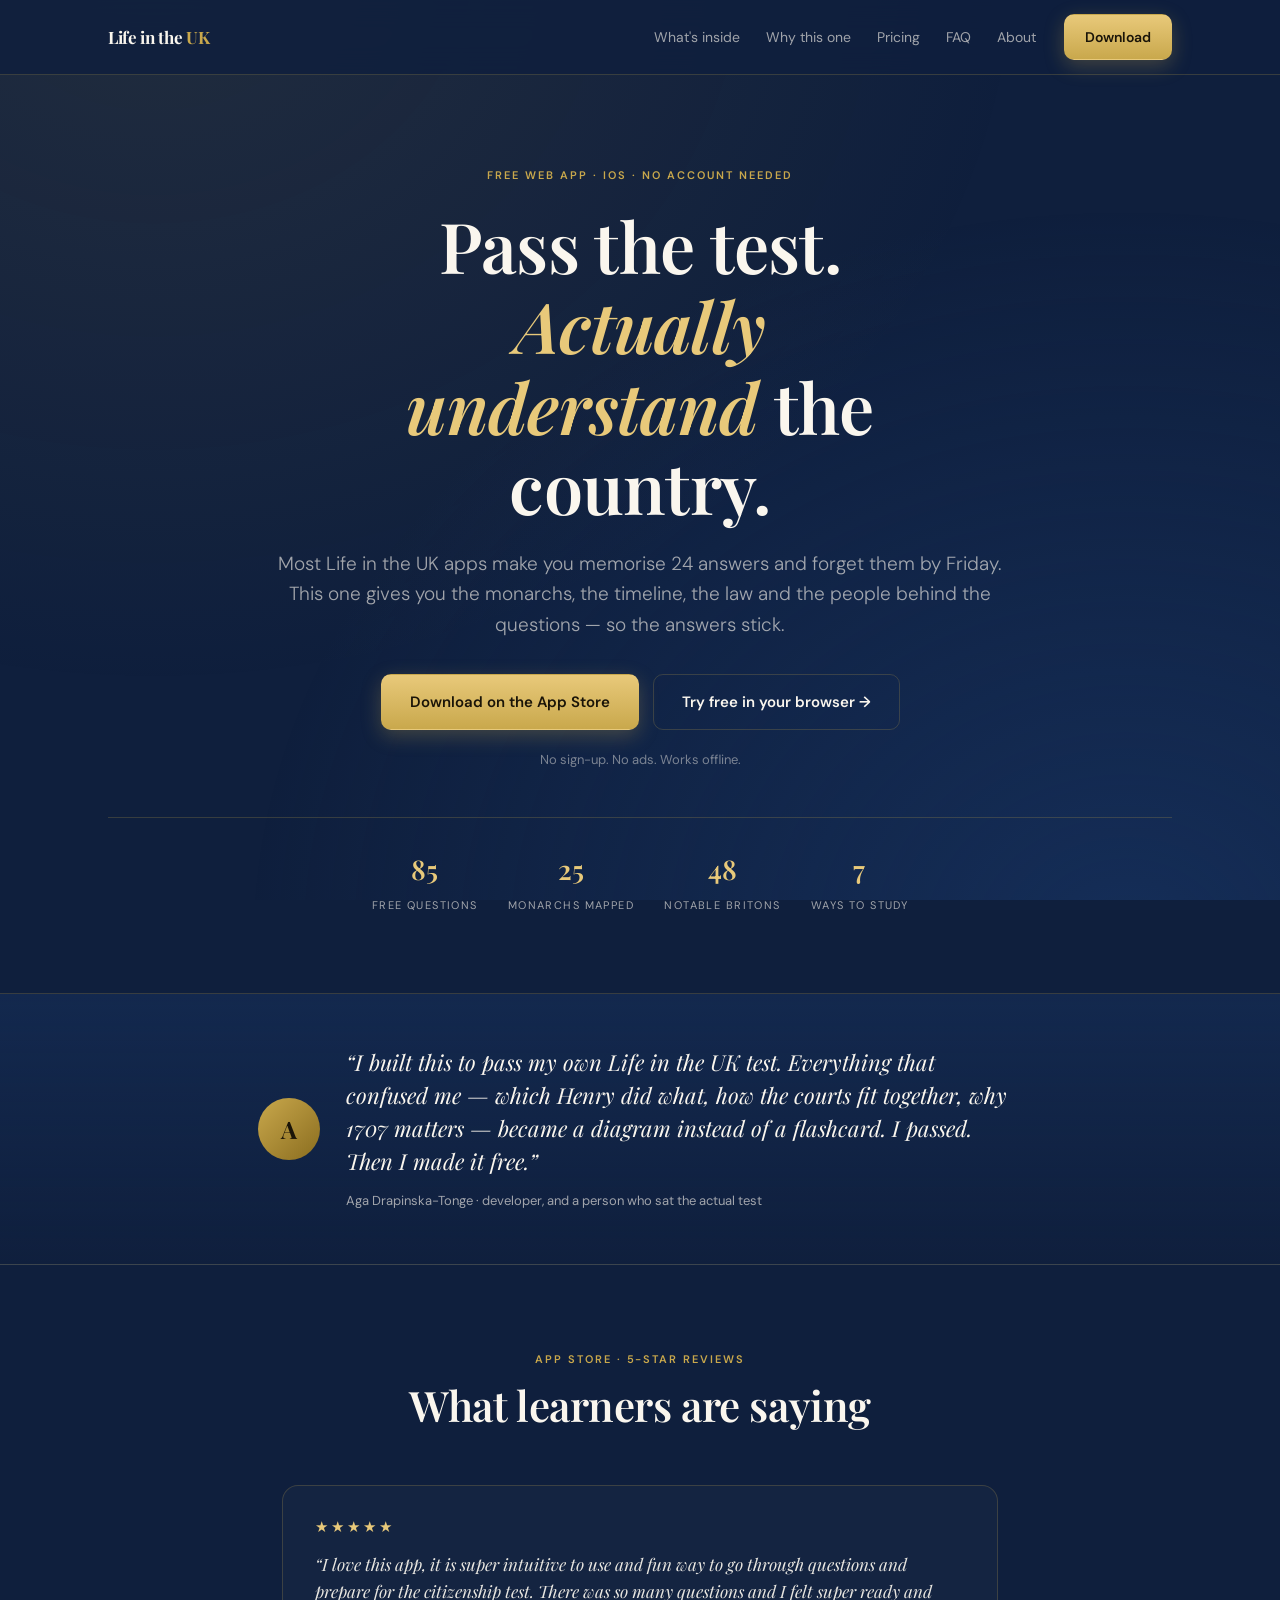
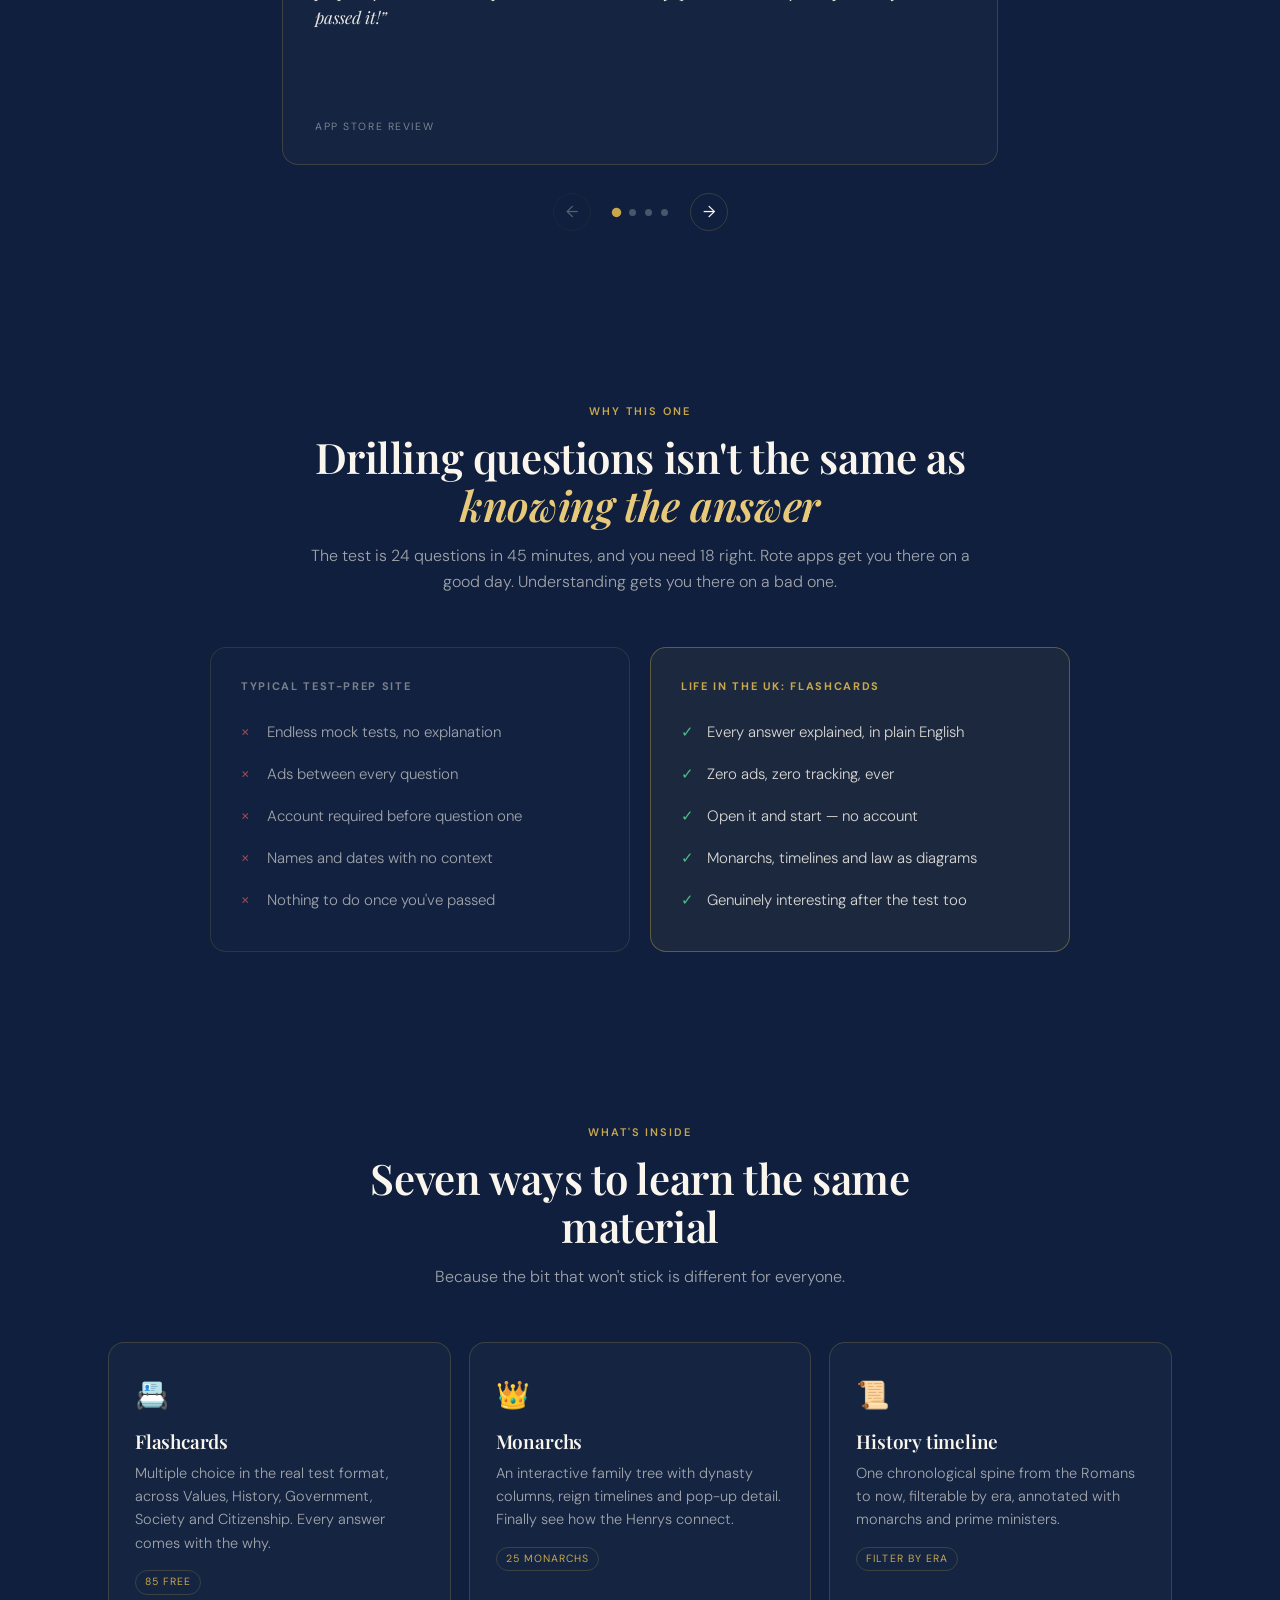
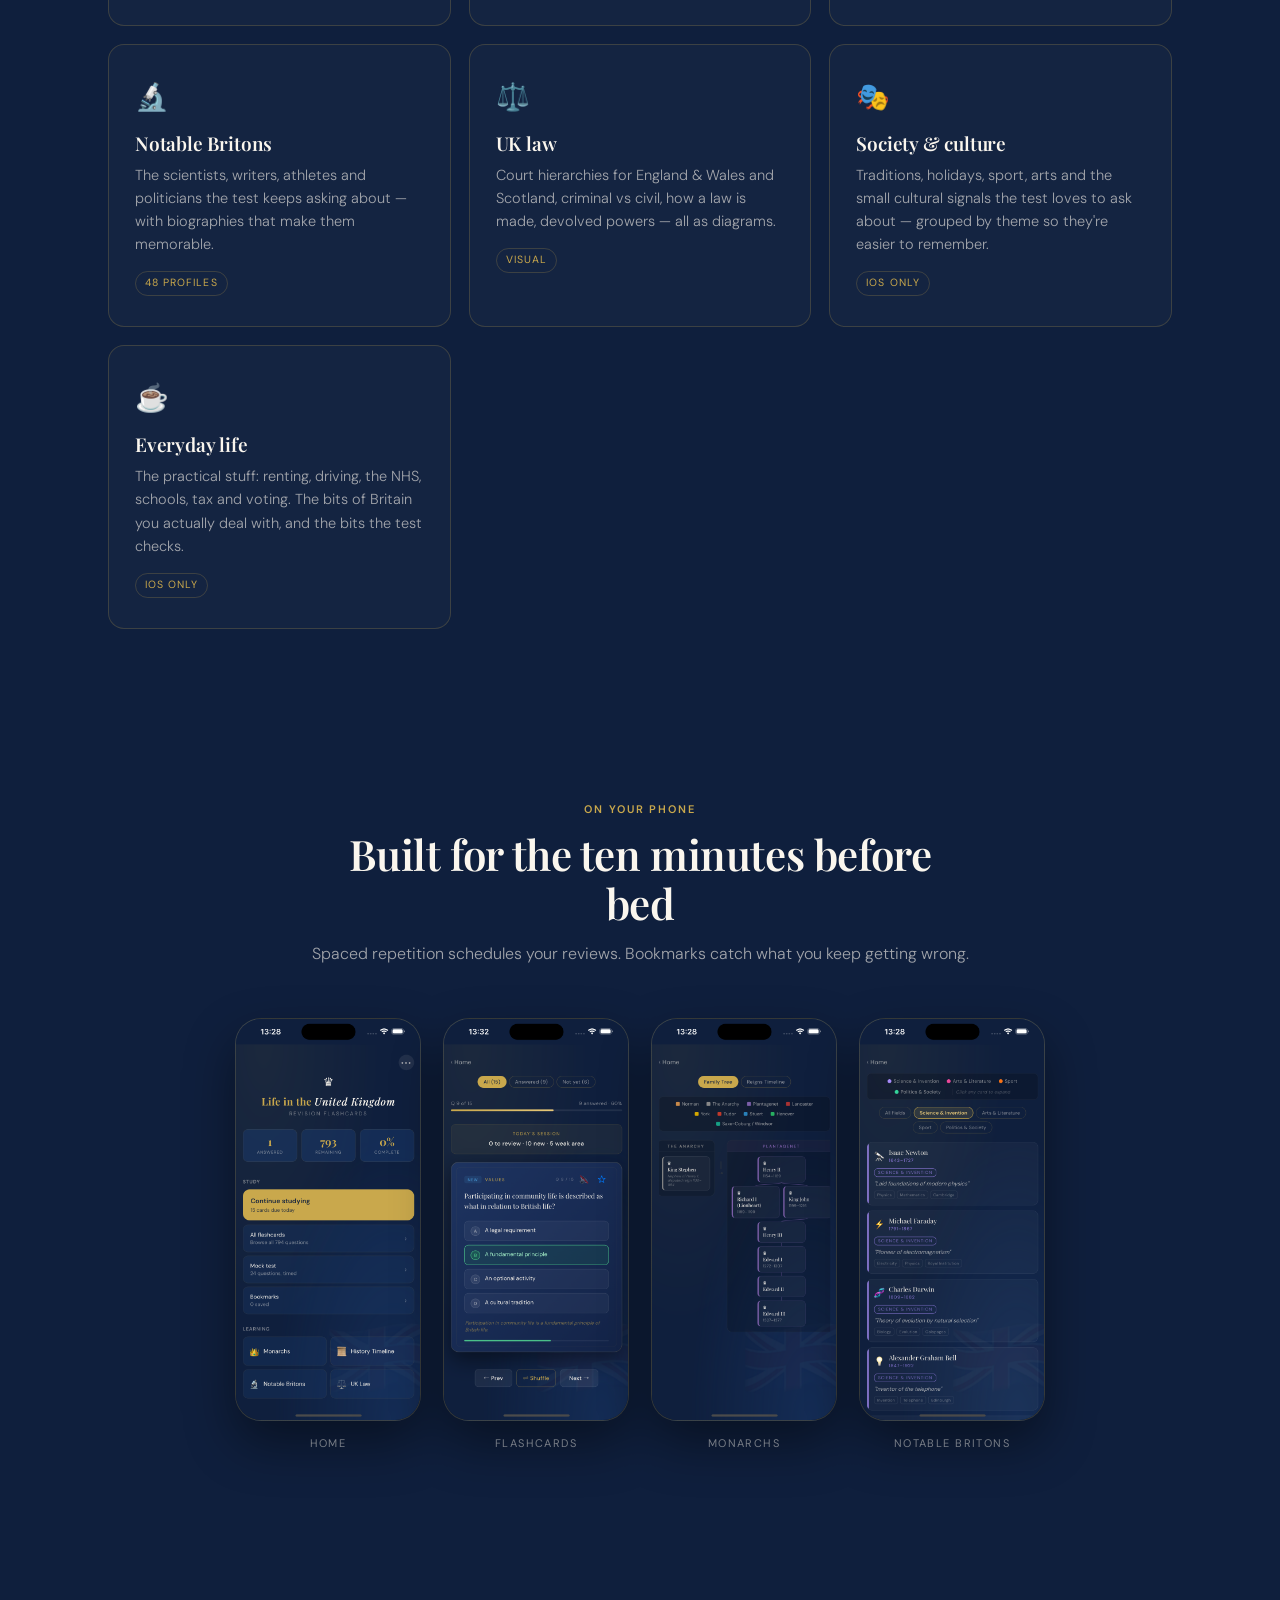
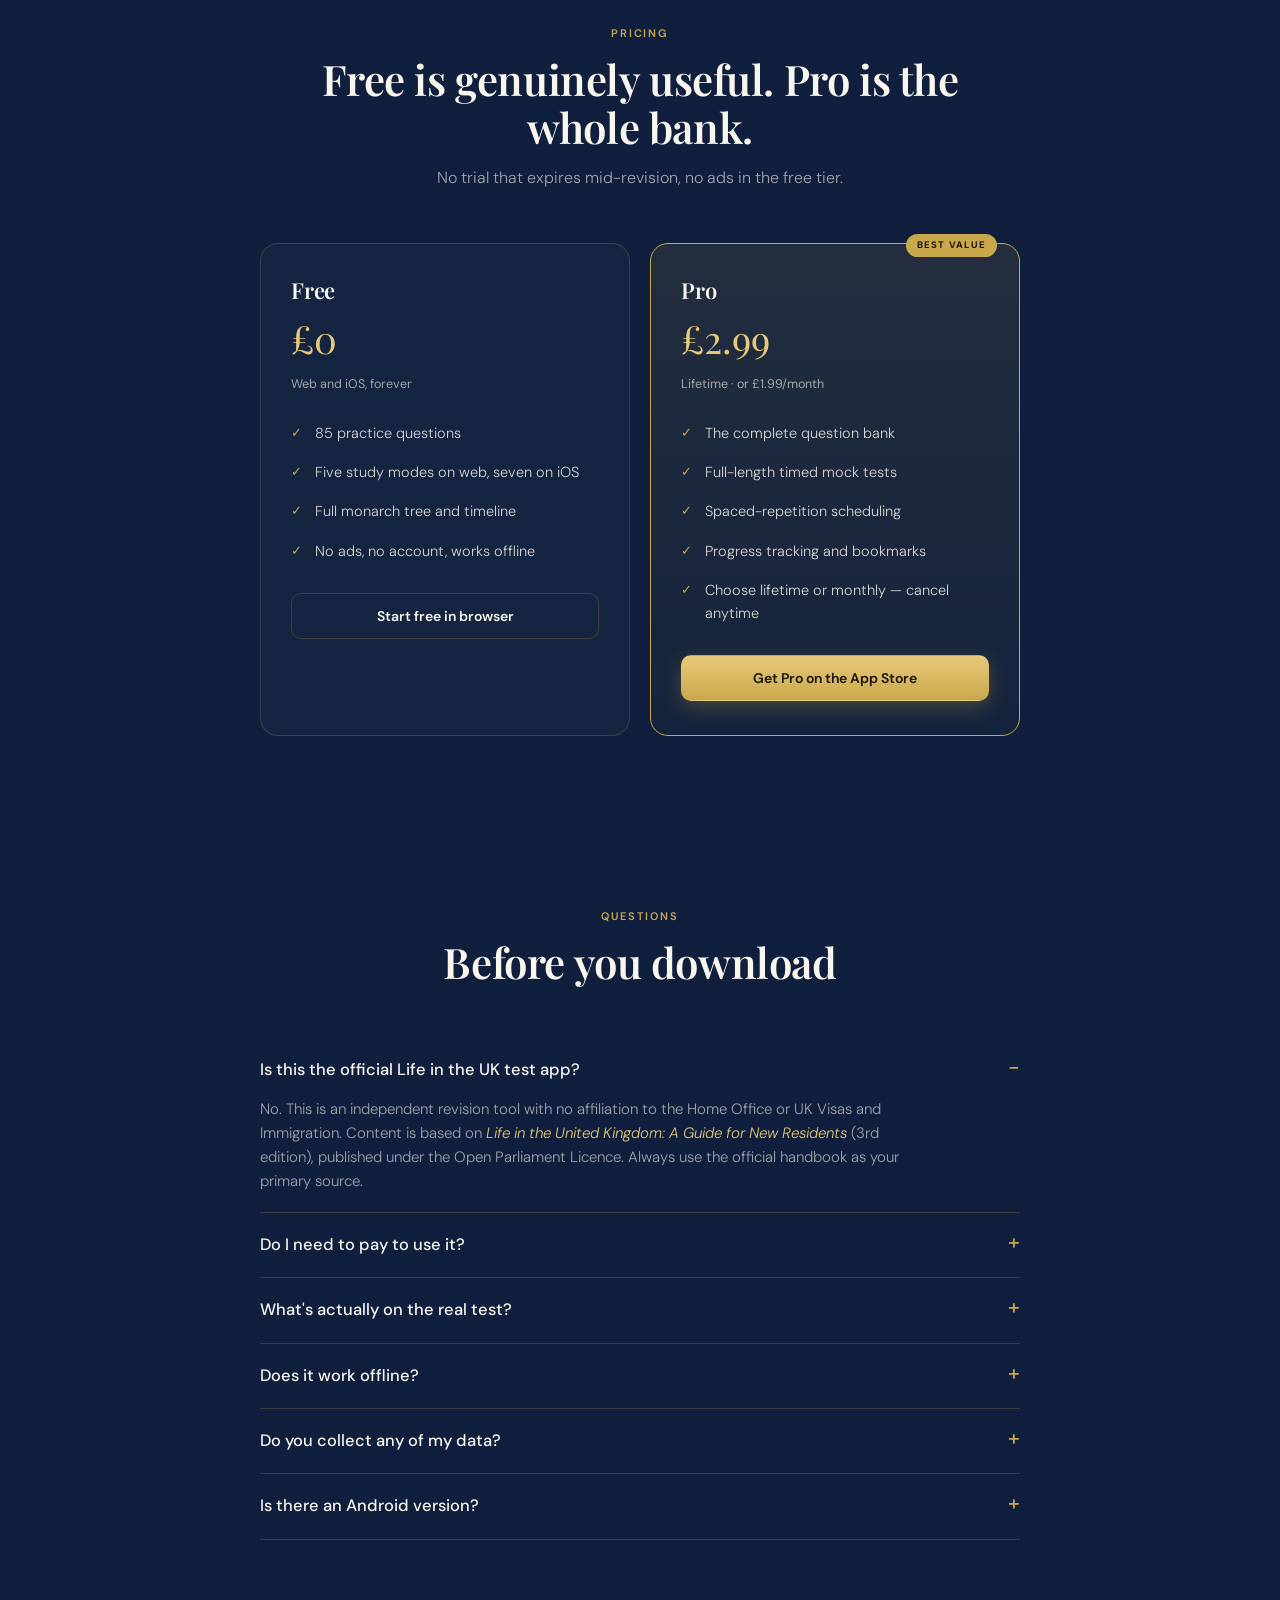
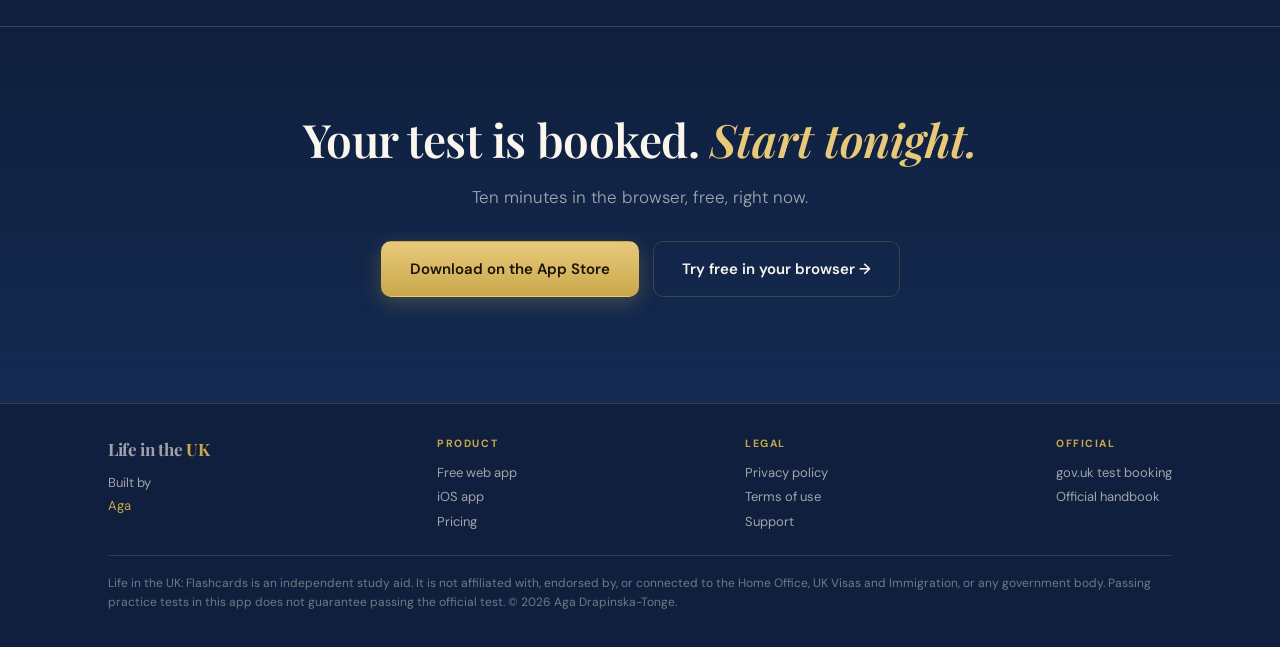
==== commit 3fa3ae36: "Move About link from footer's Legal column to top nav Legal is now legal docs only; About sits with " ====
--- a/index.html
+++ b/index.html
@@ -187,6 +187,7 @@
       <a href="#why">Why this one</a>
       <a href="#pricing">Pricing</a>
       <a href="#faq">FAQ</a>
+      <a href="/about/">About</a>
     </div>
     <a href="https://apps.apple.com/gb/app/life-in-the-uk-flashcards/id6761814656" class="btn btn-gold">Download</a>
   </div>
@@ -399,7 +400,7 @@
         <div style="font-size:13px">Built by <a href="/about/" style="color:var(--gold)">Aga</a></div>
       </div>
       <div><h5>Product</h5><a href="/practice/">Free web app</a><a href="https://apps.apple.com/gb/app/life-in-the-uk-flashcards/id6761814656">iOS app</a><a href="#pricing">Pricing</a></div>
-      <div><h5>Legal</h5><a href="/about/">About</a><a href="/privacy/">Privacy policy</a><a href="/terms/">Terms of use</a><a href="/support/">Support</a></div>
+      <div><h5>Legal</h5><a href="/privacy/">Privacy policy</a><a href="/terms/">Terms of use</a><a href="/support/">Support</a></div>
       <div><h5>Official</h5><a href="https://www.gov.uk/life-in-the-uk-test" target="_blank" rel="noopener">gov.uk test booking</a><a href="https://www.tsoshop.co.uk/product/9780113413409/Society/Life-in-the-UK/Life-in-the-United-Kingdom-A-Guide-for-New-Residents-Paperback" target="_blank" rel="noopener">Official handbook</a></div>
     </div>
     <p class="disc">Life in the UK: Flashcards is an independent study aid. It is not affiliated with, endorsed by, or connected to the Home Office, UK Visas and Immigration, or any government body. Passing practice tests in this app does not guarantee passing the official test. © 2026 Aga Drapinska-Tonge.</p>
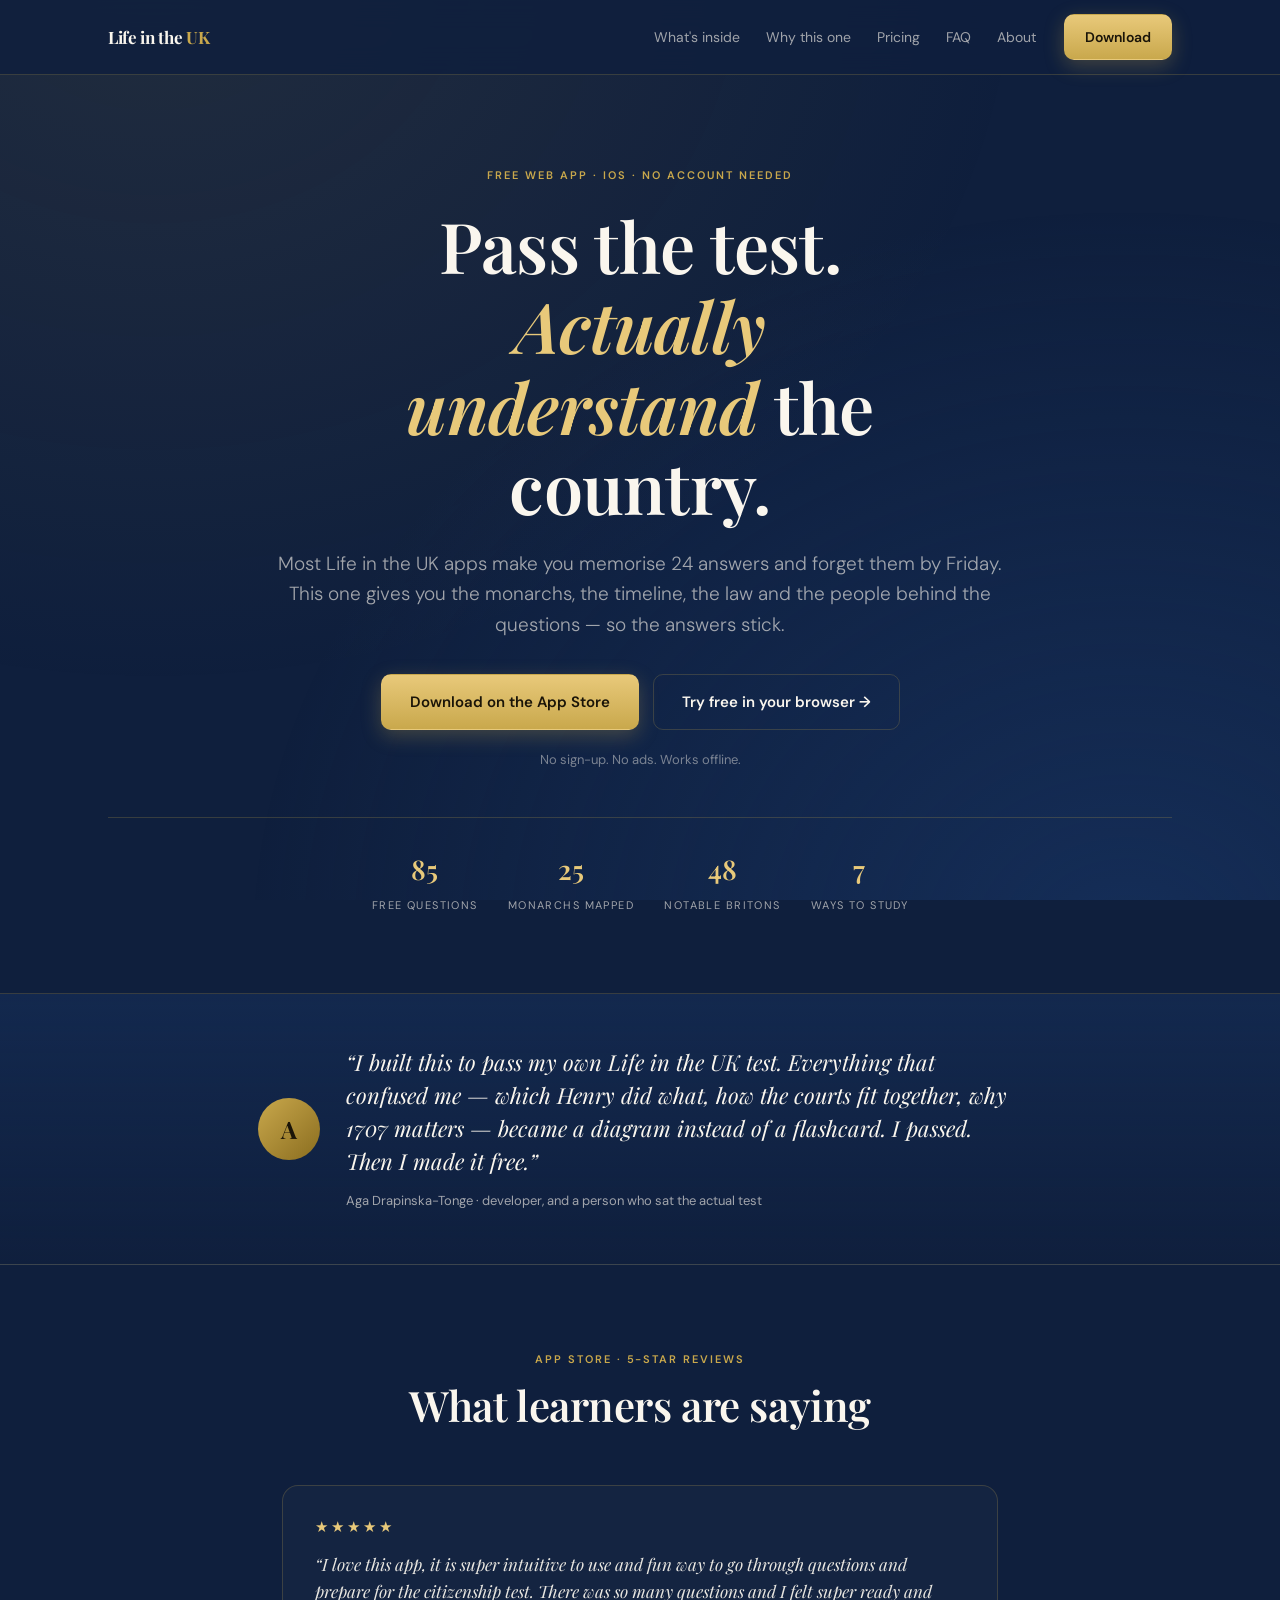
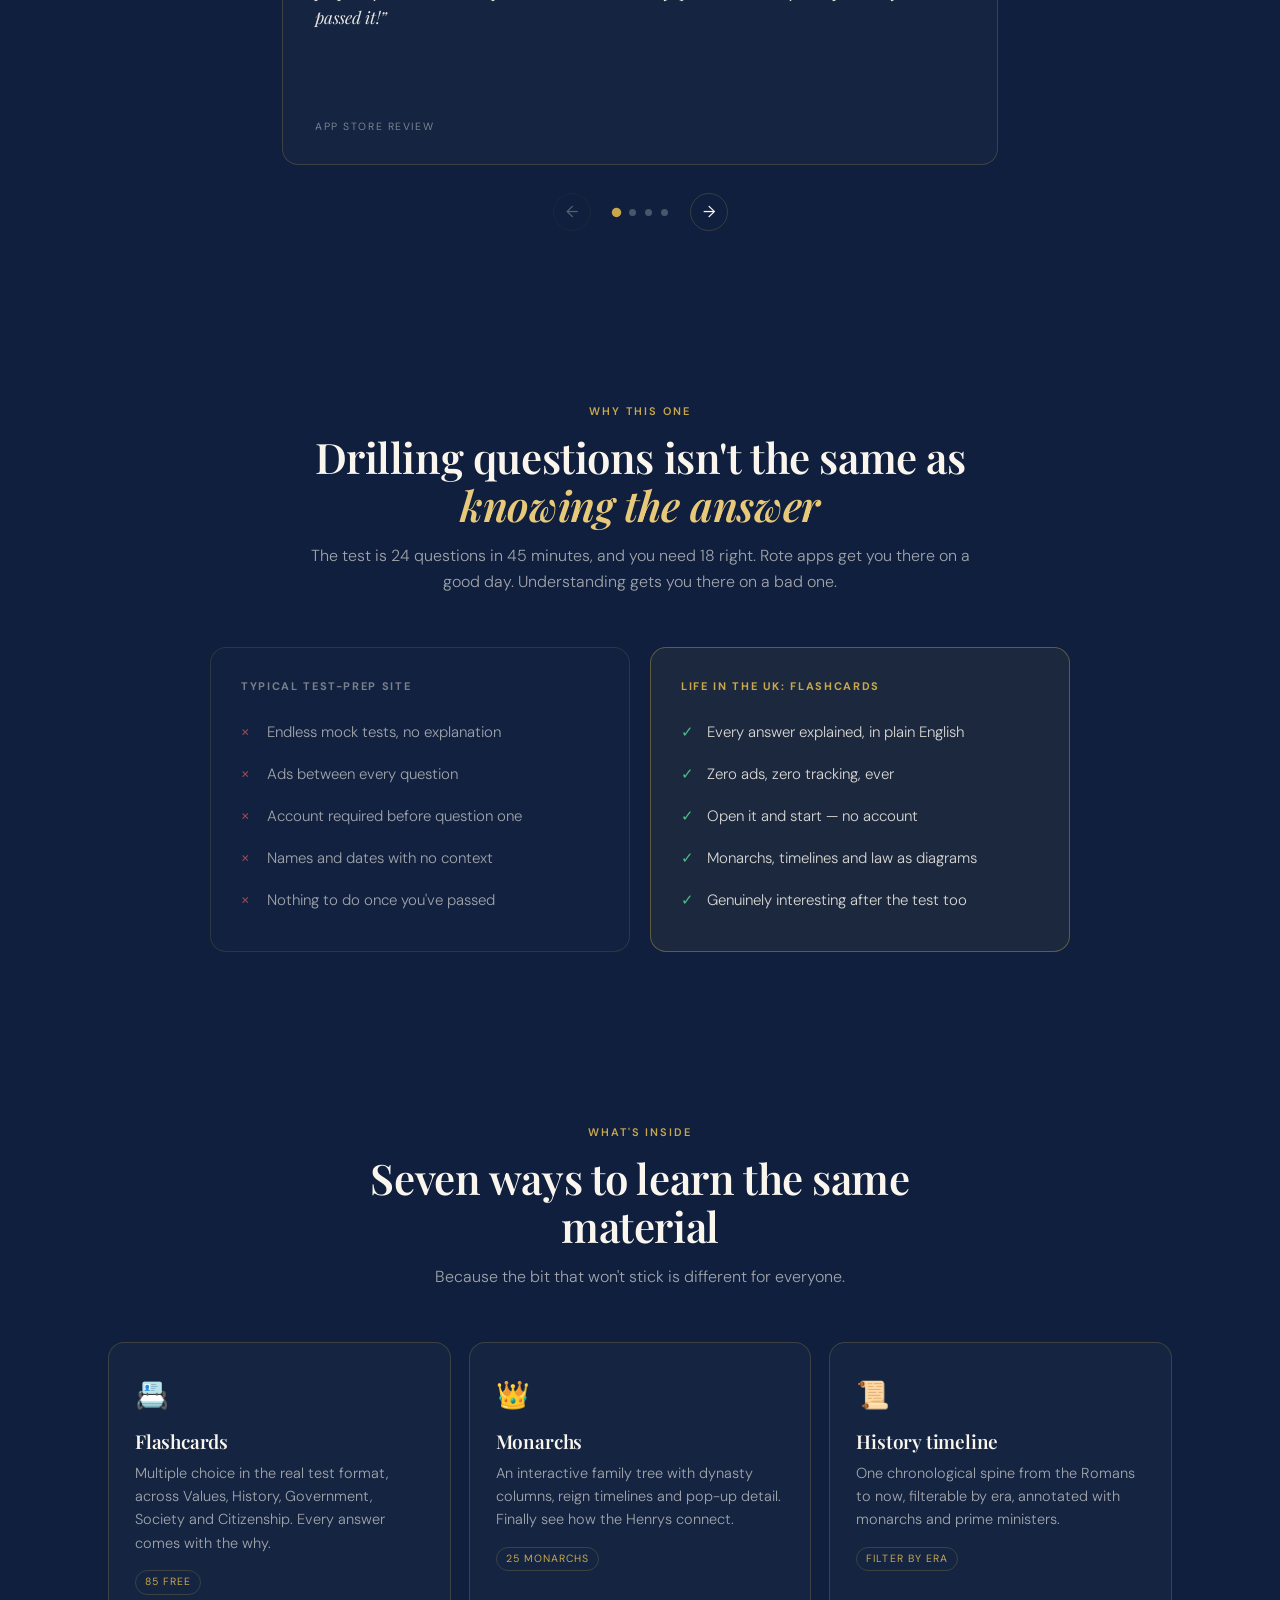
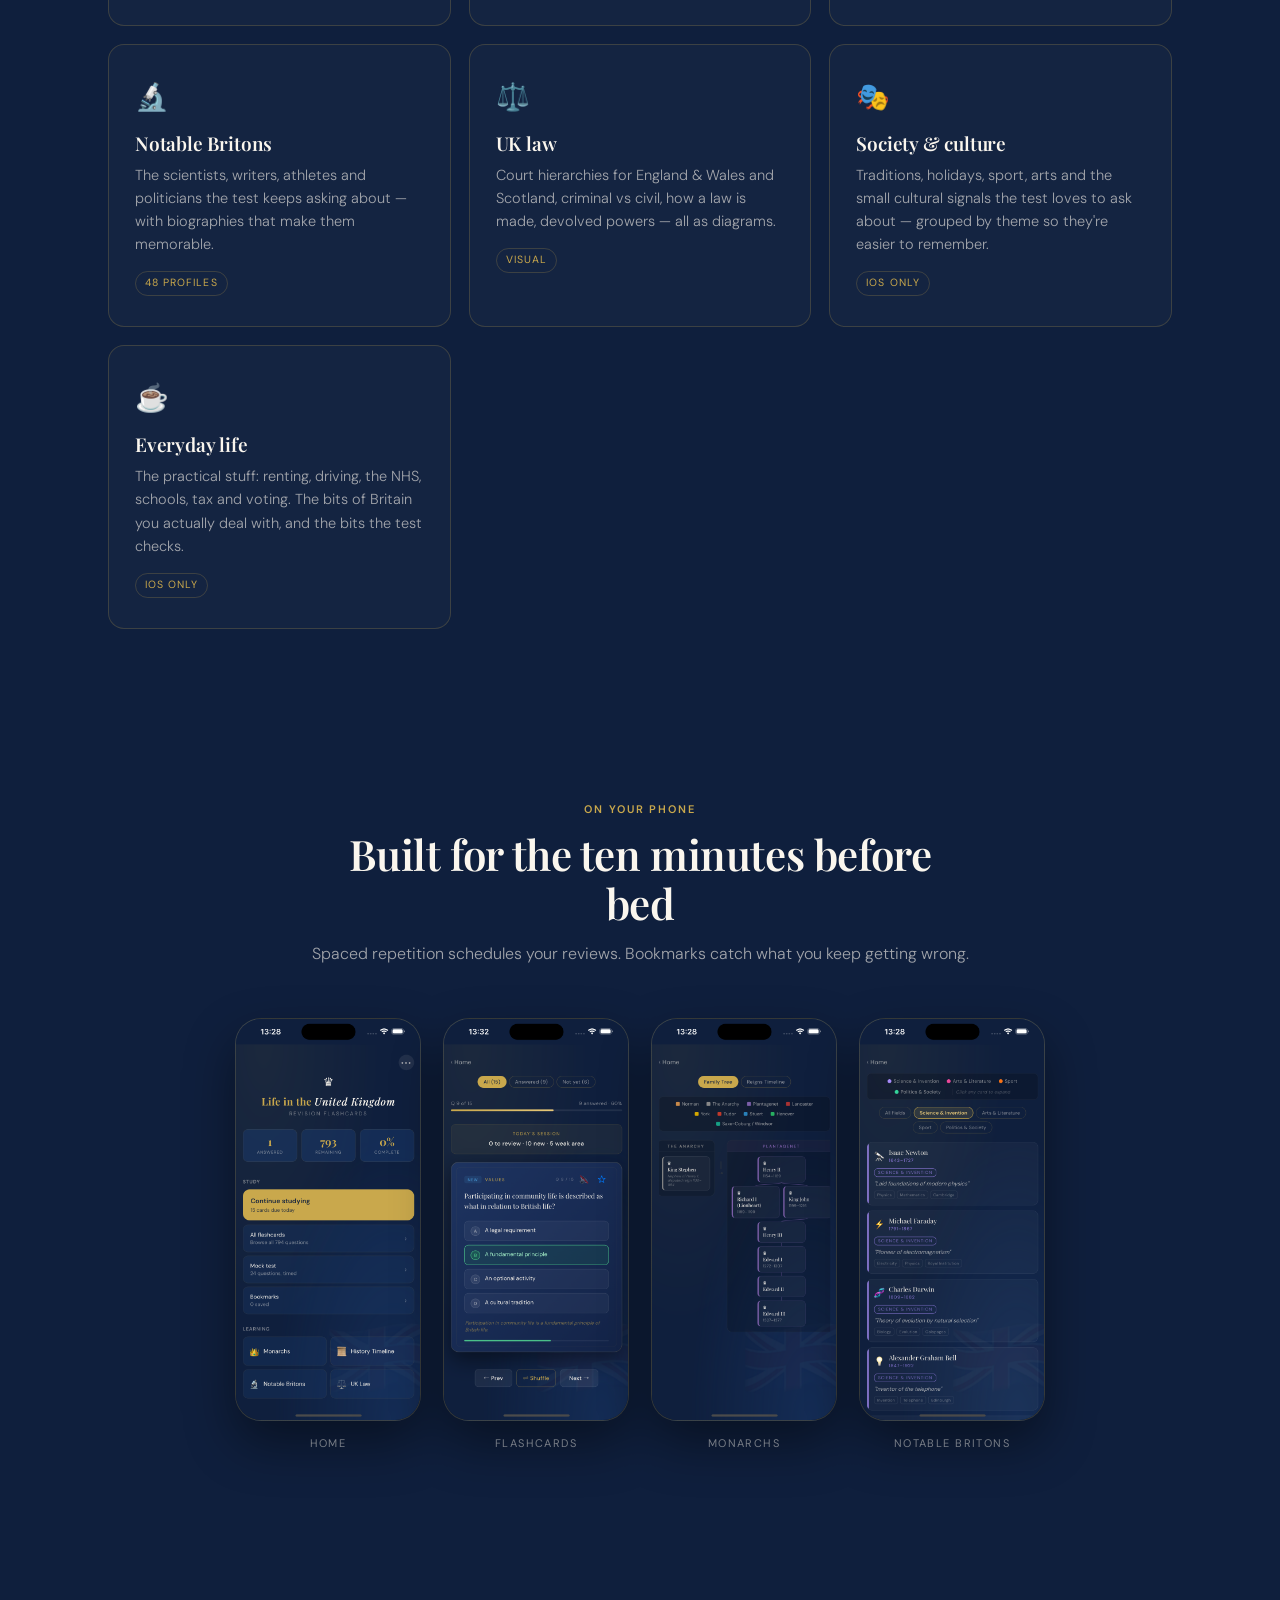
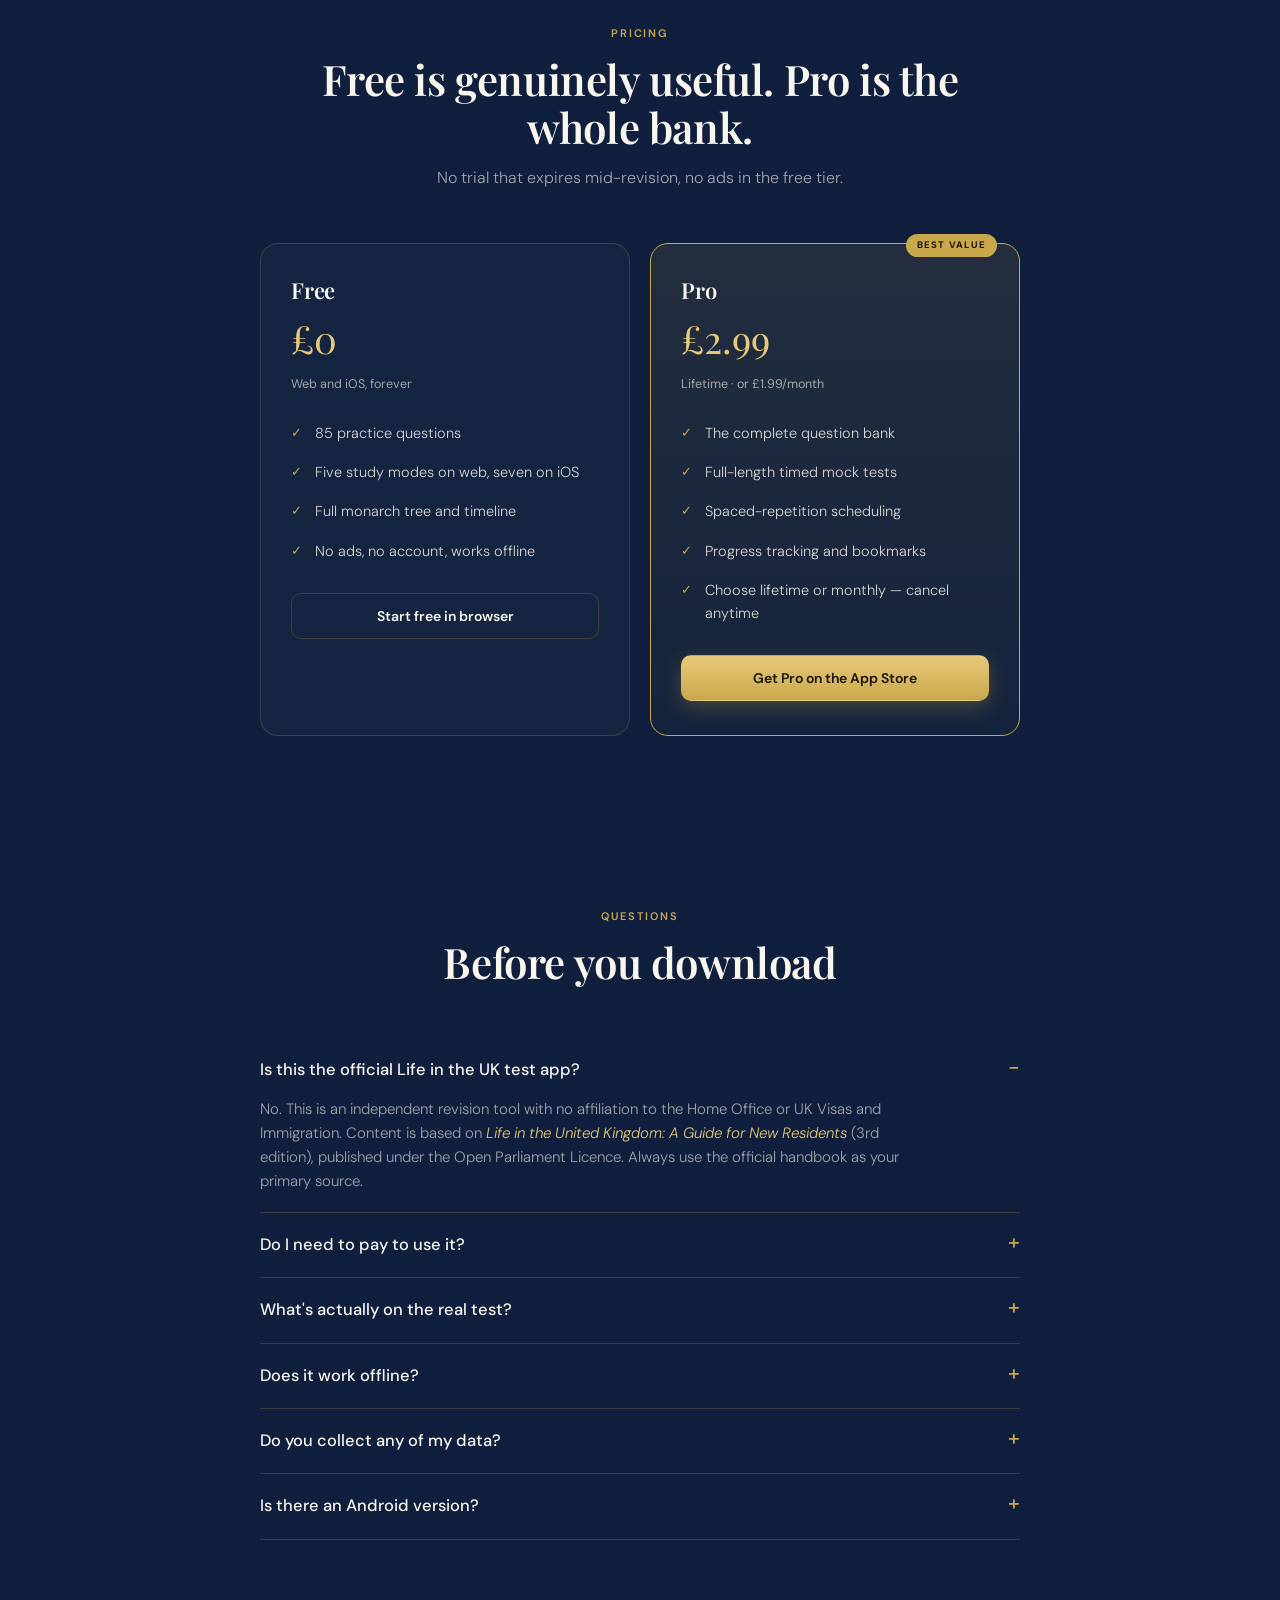
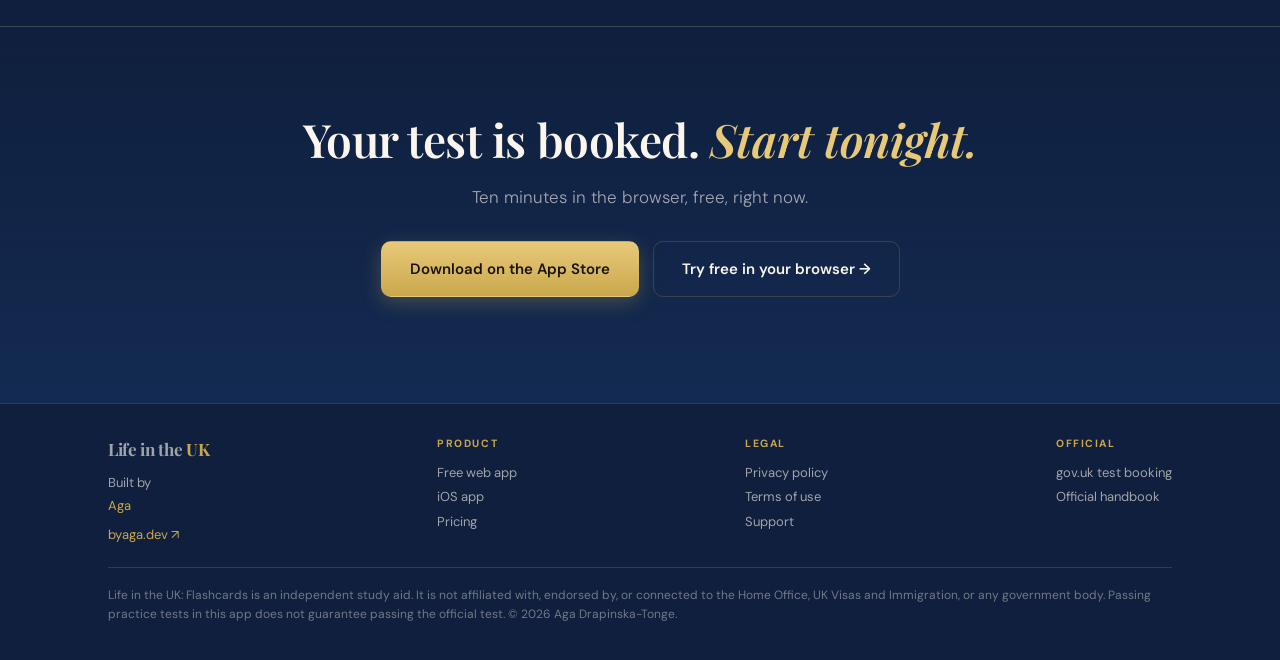
==== commit 11e4e5e6: "Shared nav + footer across all subpages and practice - New /assets/site.css with sticky top nav (log" ====
--- a/index.html
+++ b/index.html
@@ -181,7 +181,7 @@
 
 <nav>
   <div class="navin">
-    <div class="logo">Life in the <span>UK</span></div>
+    <a href="/" class="logo">Life in the <span>UK</span></a>
     <div class="navlinks">
       <a href="#what">What's inside</a>
       <a href="#why">Why this one</a>
@@ -398,6 +398,7 @@
       <div>
         <div class="logo" style="margin-bottom:10px">Life in the <span>UK</span></div>
         <div style="font-size:13px">Built by <a href="/about/" style="color:var(--gold)">Aga</a></div>
+        <div style="font-size:13px;margin-top:4px"><a href="https://byaga.dev" target="_blank" rel="noopener" style="color:var(--gold)">byaga.dev ↗</a></div>
       </div>
       <div><h5>Product</h5><a href="/practice/">Free web app</a><a href="https://apps.apple.com/gb/app/life-in-the-uk-flashcards/id6761814656">iOS app</a><a href="#pricing">Pricing</a></div>
       <div><h5>Legal</h5><a href="/privacy/">Privacy policy</a><a href="/terms/">Terms of use</a><a href="/support/">Support</a></div>
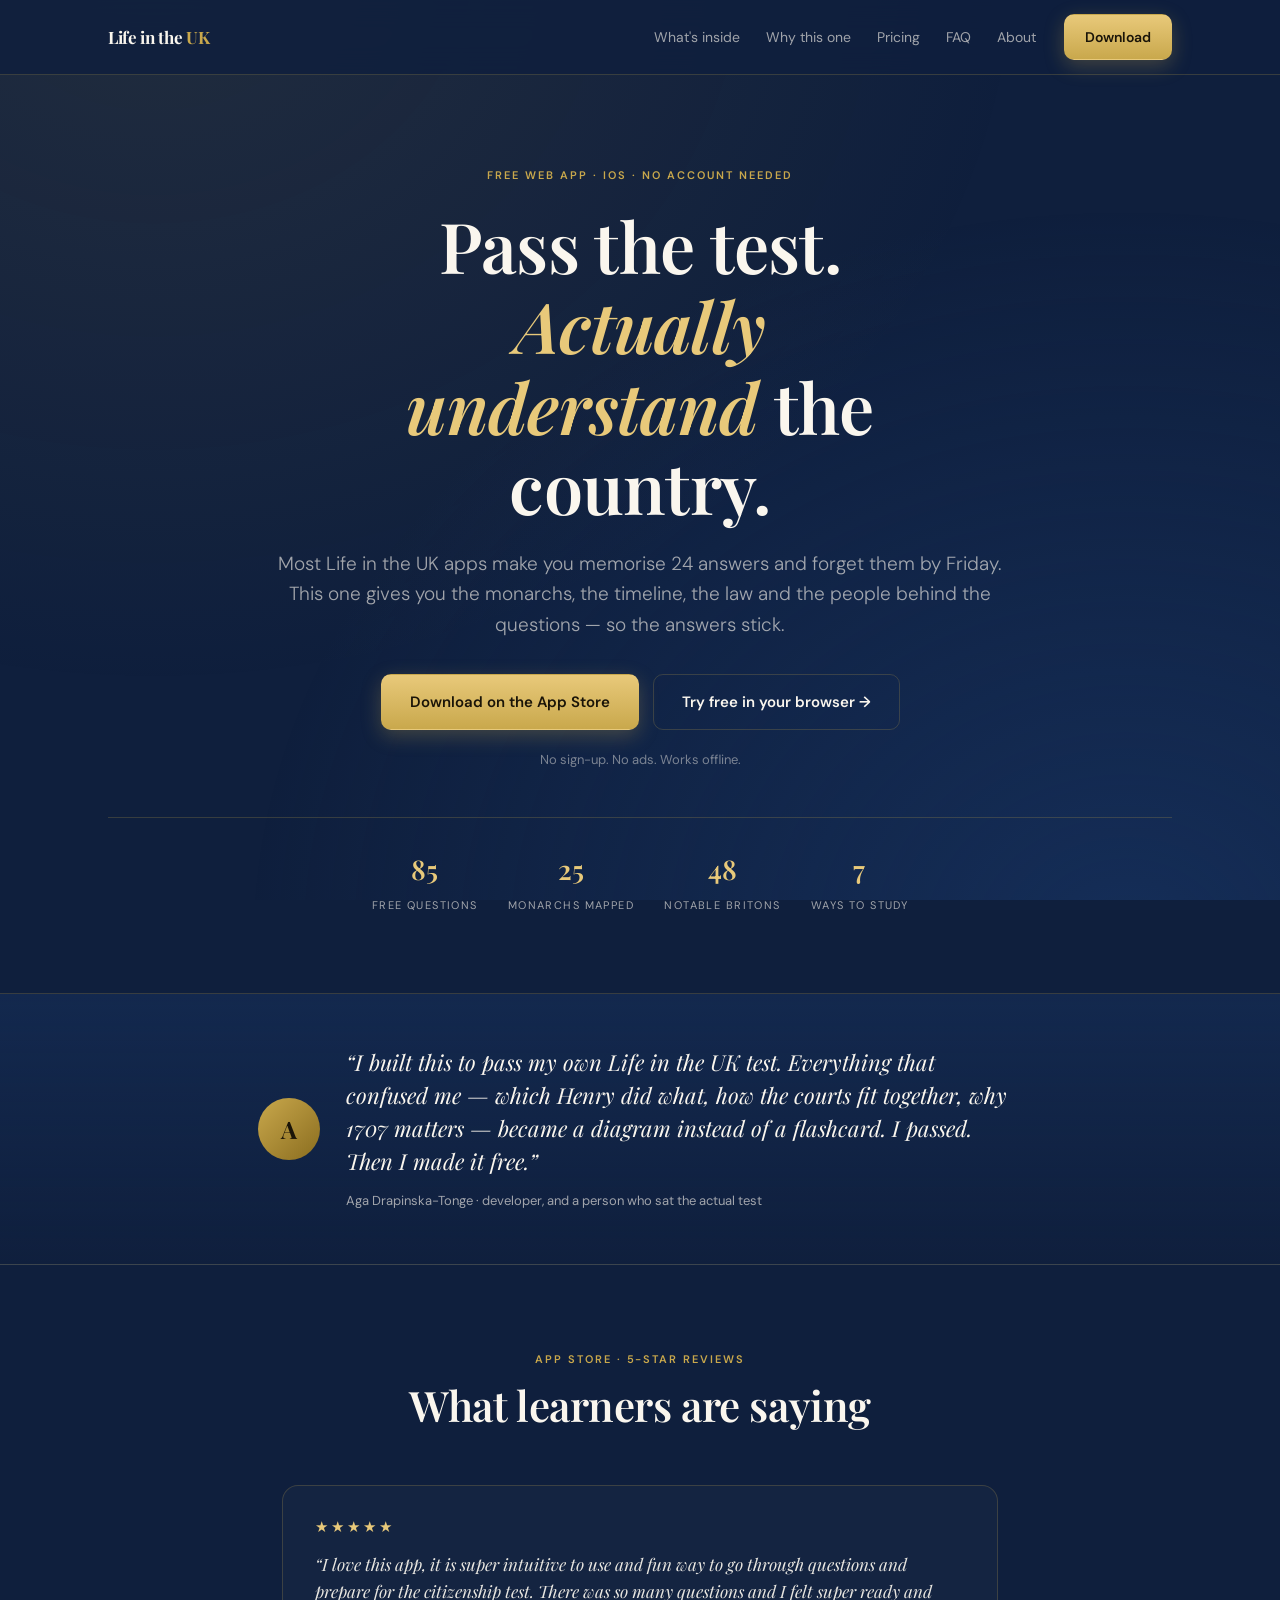
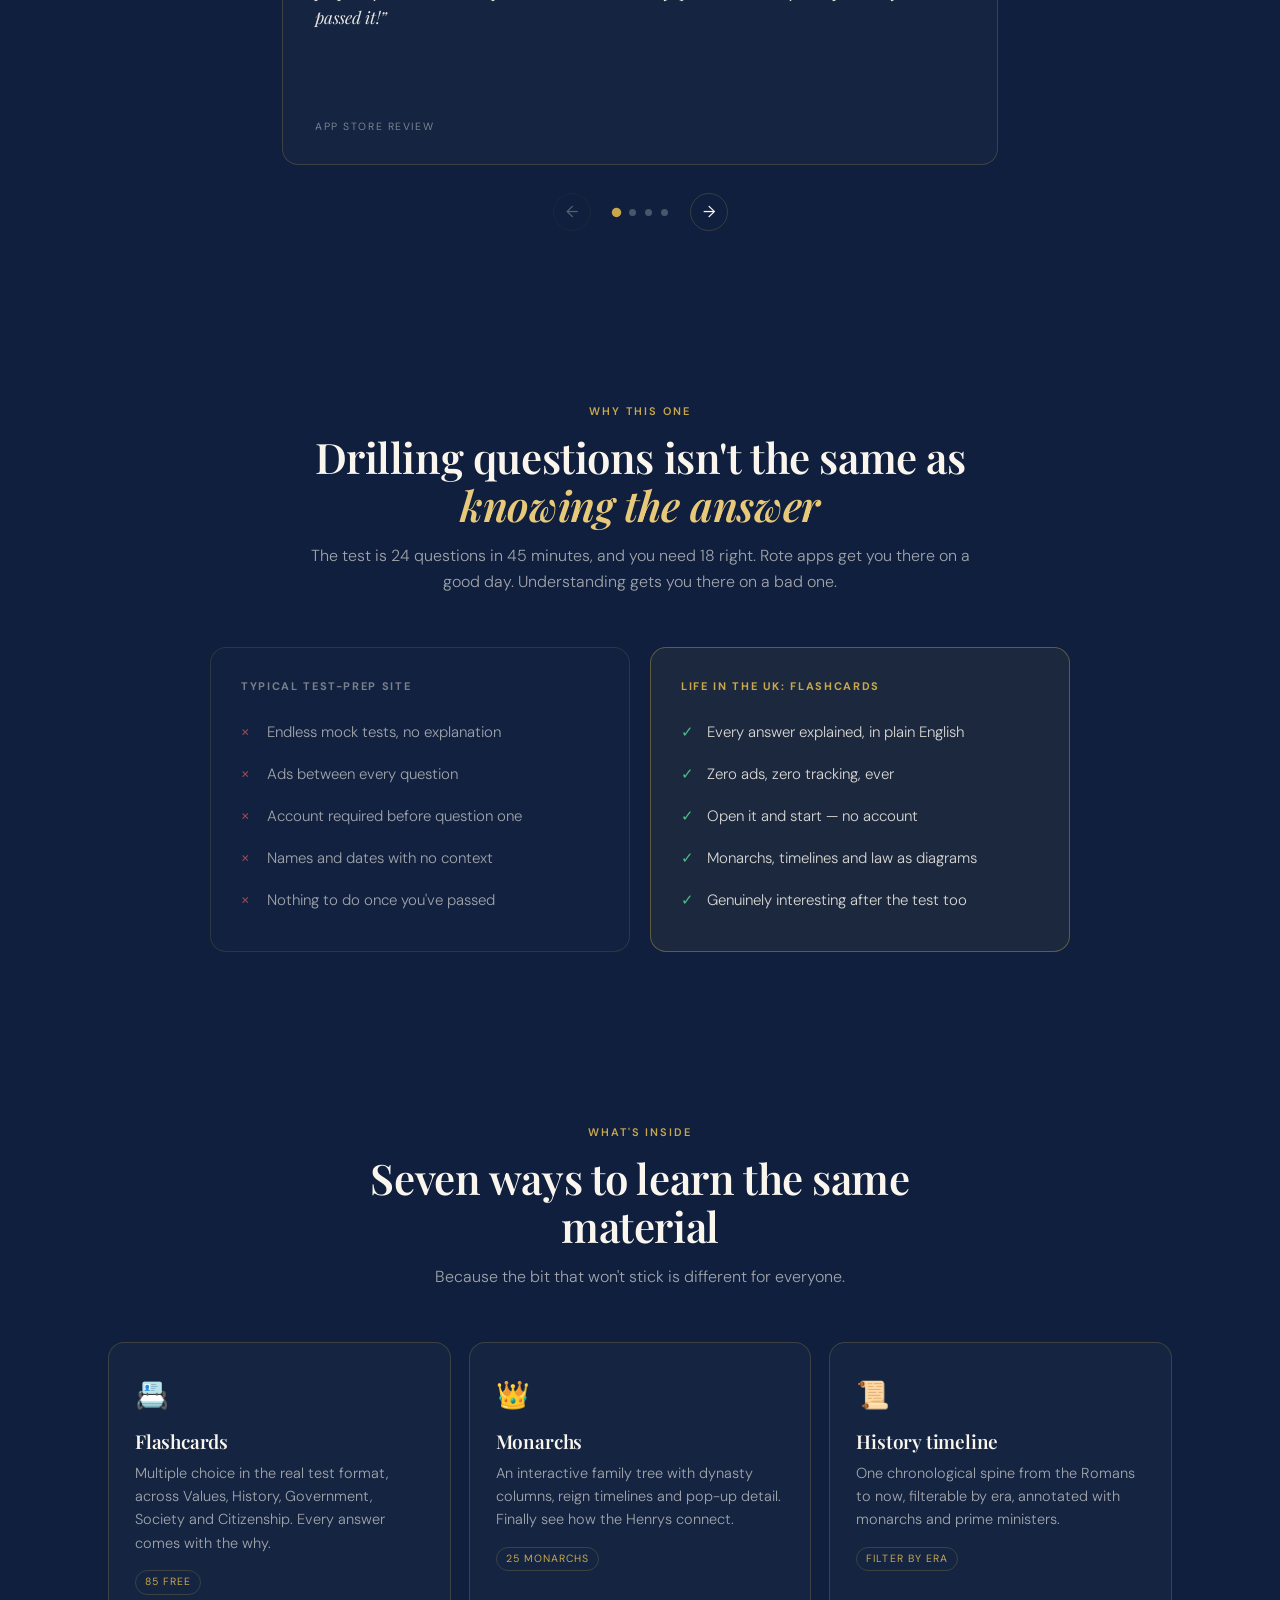
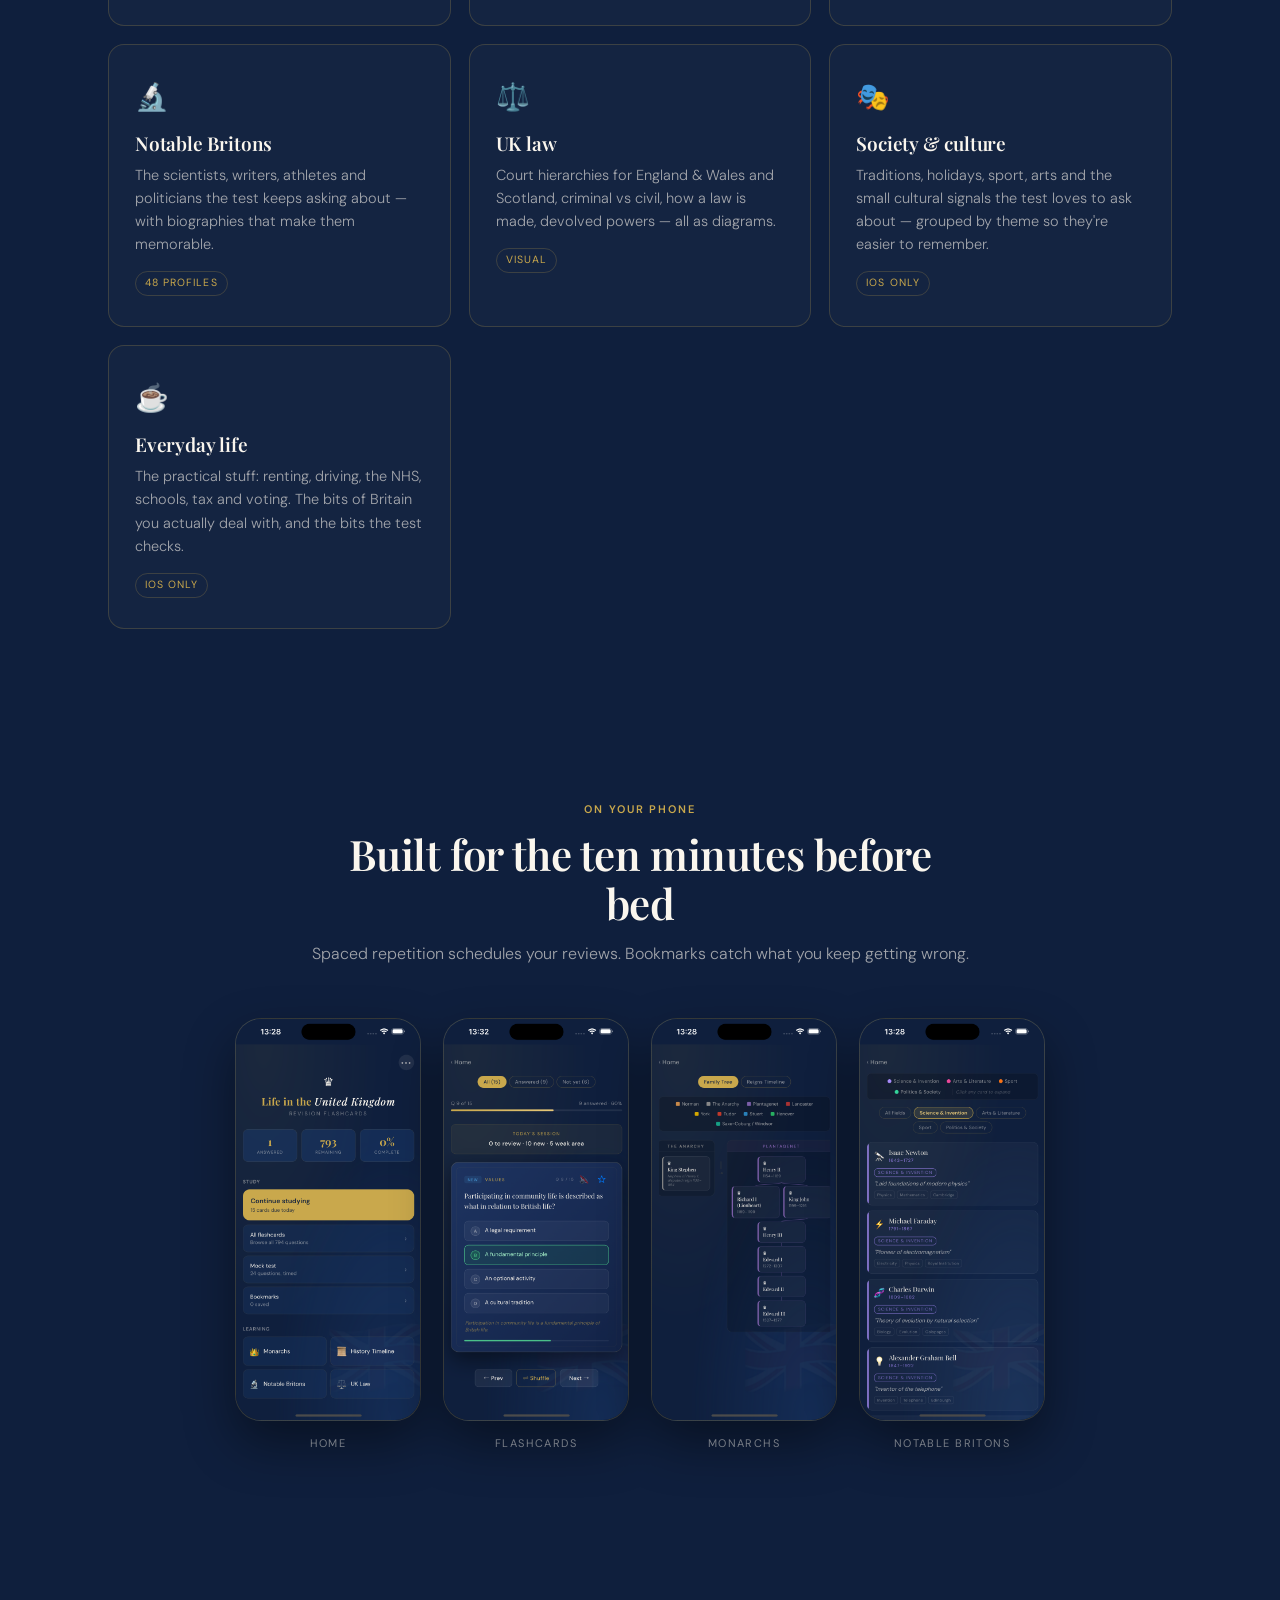
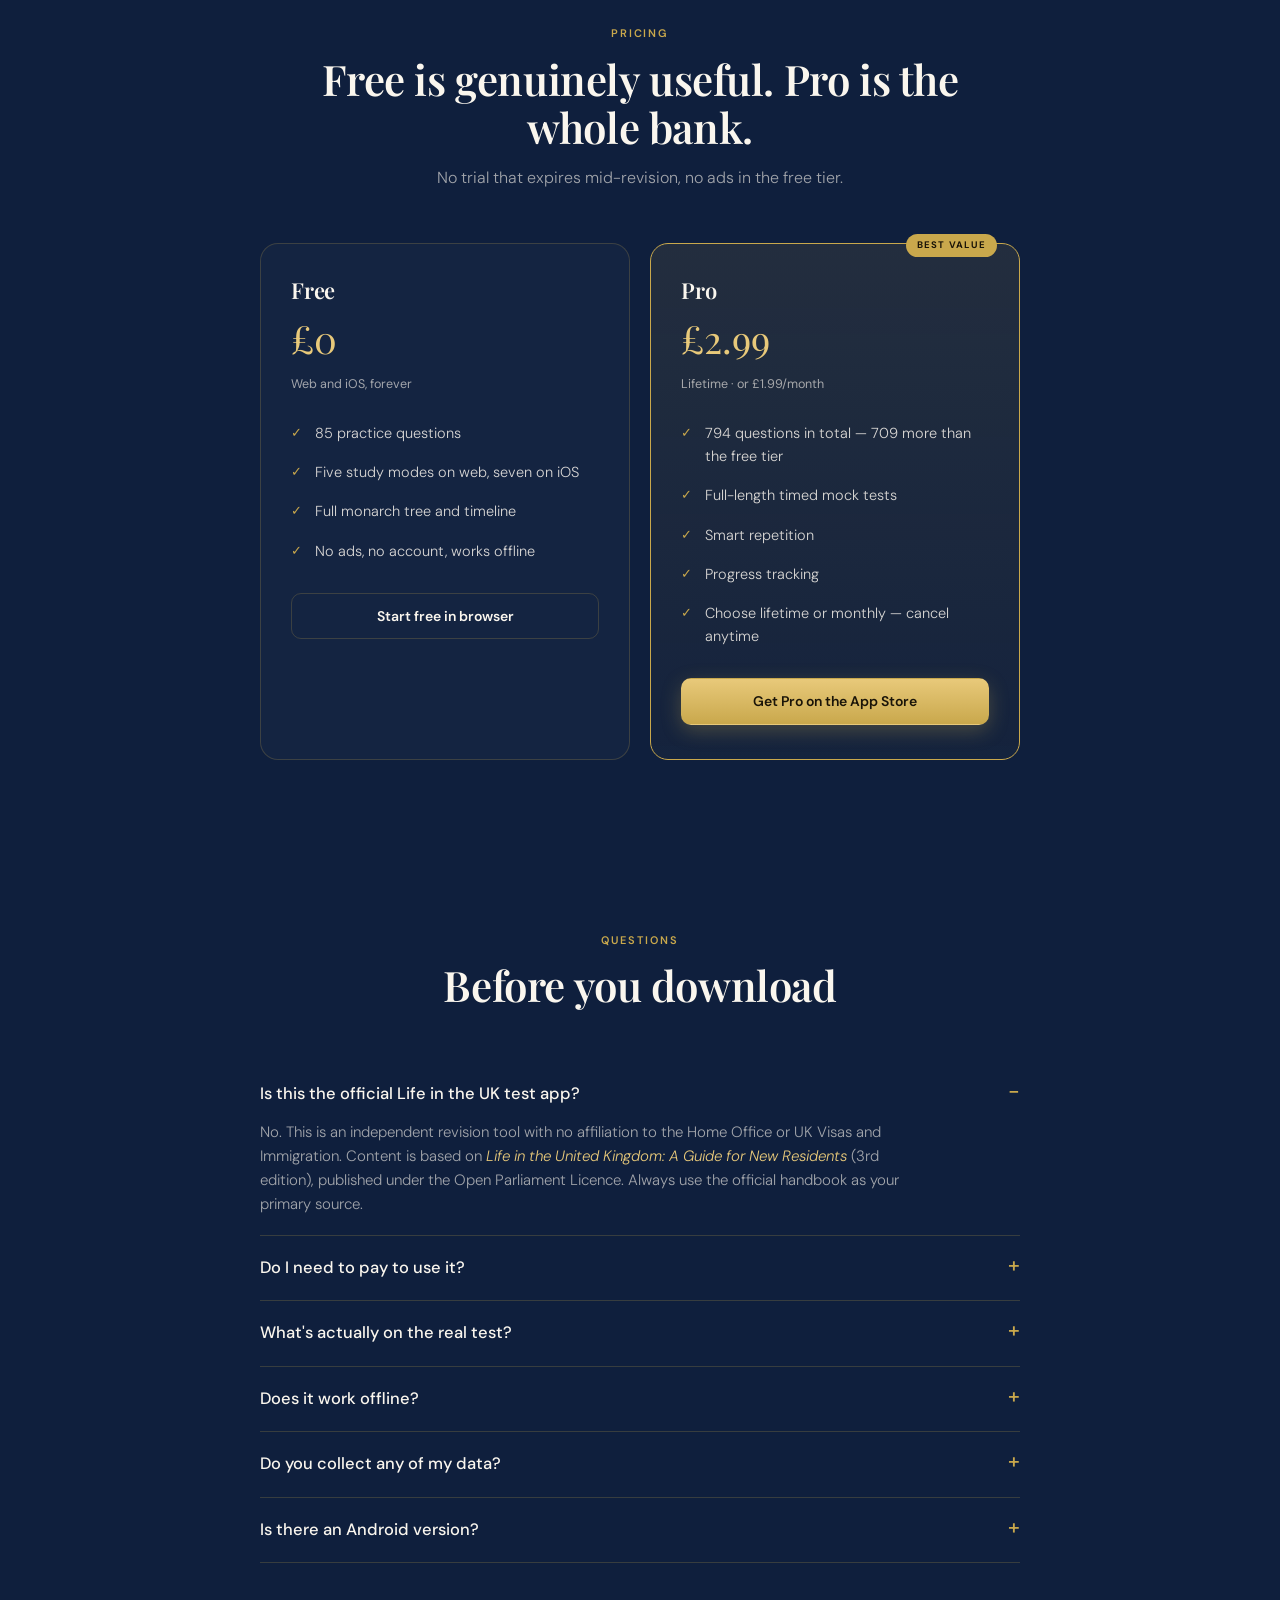
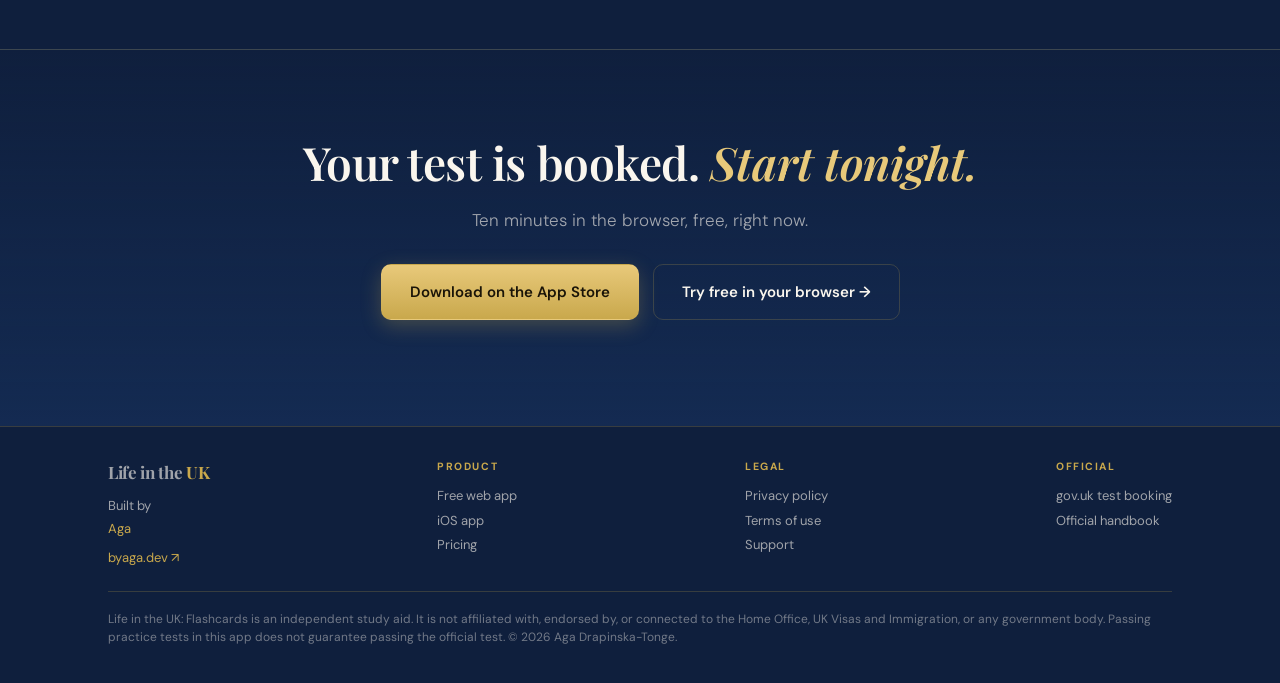
==== commit d0b19246: "SEO: canonicals, OG/Twitter cards, JSON-LD, corrected question counts - Self-referencing absolute ca" ====
--- a/index.html
+++ b/index.html
@@ -5,6 +5,112 @@
 <meta name="viewport" content="width=device-width, initial-scale=1.0">
 <title>Life in the UK: Flashcards — Free revision app for the UK citizenship test</title>
 <meta name="description" content="A free web and iOS revision app for the Life in the UK citizenship test. Every answer explained. Monarchs, timelines and law as diagrams. No ads, no account.">
+<link rel="canonical" href="https://lifeintheukflashcards.com/">
+<meta property="og:title" content="Life in the UK: Flashcards — Free revision app for the UK citizenship test">
+<meta property="og:description" content="A free web and iOS revision app for the Life in the UK citizenship test. Every answer explained. Monarchs, timelines and law as diagrams. No ads, no account.">
+<meta property="og:url" content="https://lifeintheukflashcards.com/">
+<meta property="og:type" content="website">
+<meta property="og:site_name" content="Life in the UK: Flashcards">
+<meta property="og:image" content="https://lifeintheukflashcards.com/assets/og-image.png">
+<meta property="og:image:width" content="1200">
+<meta property="og:image:height" content="630">
+<meta name="twitter:card" content="summary_large_image">
+<script type="application/ld+json">
+{
+  "@context": "https://schema.org",
+  "@type": "SoftwareApplication",
+  "name": "Life in the UK: Flashcards",
+  "applicationCategory": "EducationalApplication",
+  "operatingSystem": "iOS, Web browser",
+  "url": "https://lifeintheukflashcards.com/",
+  "image": "https://lifeintheukflashcards.com/assets/og-image.png",
+  "isFamilyFriendly": true,
+  "author": {
+    "@type": "Person",
+    "name": "Aga Drapinska-Tonge"
+  },
+  "downloadUrl": "https://apps.apple.com/gb/app/life-in-the-uk-flashcards/id6761814656",
+  "offers": [
+    {
+      "@type": "Offer",
+      "price": "0",
+      "priceCurrency": "GBP",
+      "category": "free",
+      "description": "Free tier with 85 practice questions"
+    },
+    {
+      "@type": "Offer",
+      "price": "2.99",
+      "priceCurrency": "GBP",
+      "category": "in-app purchase",
+      "description": "Pro — lifetime unlock (one-time)"
+    },
+    {
+      "@type": "Offer",
+      "price": "1.99",
+      "priceCurrency": "GBP",
+      "category": "subscription",
+      "description": "Pro — monthly subscription"
+    }
+  ]
+}
+</script>
+<script type="application/ld+json">
+{
+  "@context": "https://schema.org",
+  "@type": "FAQPage",
+  "mainEntity": [
+    {
+      "@type": "Question",
+      "name": "Is this the official Life in the UK test app?",
+      "acceptedAnswer": {
+        "@type": "Answer",
+        "text": "No. This is an independent revision tool with no affiliation to the Home Office or UK Visas and Immigration. Content is based on Life in the United Kingdom: A Guide for New Residents (3rd edition), published under the Open Parliament Licence. Always use the official handbook as your primary source."
+      }
+    },
+    {
+      "@type": "Question",
+      "name": "Do I need to pay to use it?",
+      "acceptedAnswer": {
+        "@type": "Answer",
+        "text": "No. 85 questions are free on both web and iOS — five study modes on the web, seven on iOS, with no ads and no account. Pro unlocks all 794 questions for £2.99 lifetime or £1.99/month."
+      }
+    },
+    {
+      "@type": "Question",
+      "name": "What's actually on the real test?",
+      "acceptedAnswer": {
+        "@type": "Answer",
+        "text": "24 multiple-choice questions in 45 minutes. You need 18 correct — 75% — to pass. You can retake it as many times as you need."
+      }
+    },
+    {
+      "@type": "Question",
+      "name": "Does it work offline?",
+      "acceptedAnswer": {
+        "@type": "Answer",
+        "text": "Yes. The iOS app works fully offline, and the web version keeps working after the first load."
+      }
+    },
+    {
+      "@type": "Question",
+      "name": "Do you collect any of my data?",
+      "acceptedAnswer": {
+        "@type": "Answer",
+        "text": "None. No analytics, no tracking, no ad IDs, no account. Your progress lives on your device and nowhere else."
+      }
+    },
+    {
+      "@type": "Question",
+      "name": "Is there an Android version?",
+      "acceptedAnswer": {
+        "@type": "Answer",
+        "text": "Not yet — but the free web app runs in any mobile browser, and you can add it to your home screen."
+      }
+    }
+  ]
+}
+</script>
 <link rel="icon" type="image/x-icon" href="/favicon.ico">
 <link rel="icon" type="image/png" sizes="32x32" href="/favicon-32x32.png">
 <link rel="icon" type="image/png" sizes="16x16" href="/favicon-16x16.png">
@@ -352,10 +458,10 @@
         <div class="amt">£2.99</div>
         <div class="per">Lifetime · or £1.99/month</div>
         <ul>
-          <li>The complete question bank</li>
+          <li>794 questions in total — 709 more than the free tier</li>
           <li>Full-length timed mock tests</li>
-          <li>Spaced-repetition scheduling</li>
-          <li>Progress tracking and bookmarks</li>
+          <li>Smart repetition</li>
+          <li>Progress tracking</li>
           <li>Choose lifetime or monthly — cancel anytime</li>
         </ul>
         <a href="https://apps.apple.com/gb/app/life-in-the-uk-flashcards/id6761814656" class="btn btn-gold">Get Pro on the App Store</a>
@@ -372,8 +478,8 @@
     </div>
     <div class="faq">
       <details open><summary>Is this the official Life in the UK test app?</summary><p>No. This is an independent revision tool with no affiliation to the Home Office or UK Visas and Immigration. Content is based on <em>Life in the United Kingdom: A Guide for New Residents</em> (3rd edition), published under the Open Parliament Licence. Always use the official handbook as your primary source.</p></details>
-      <details><summary>Do I need to pay to use it?</summary><p>No. 85 questions are free on both web and iOS — five study modes on the web, seven on iOS, with no ads and no account. Pro unlocks the complete question bank for £2.99 lifetime or £1.99/month.</p></details>
-      <details><summary>What's actually on the real test?</summary><p>24 multiple-choice questions in 45 minutes. You need 18 correct — 75% — to pass. It costs £50 to book and you can retake it as many times as you need.</p></details>
+      <details><summary>Do I need to pay to use it?</summary><p>No. 85 questions are free on both web and iOS — five study modes on the web, seven on iOS, with no ads and no account. Pro unlocks all 794 questions for £2.99 lifetime or £1.99/month.</p></details>
+      <details><summary>What's actually on the real test?</summary><p>24 multiple-choice questions in 45 minutes. You need 18 correct — 75% — to pass. You can retake it as many times as you need.</p></details>
       <details><summary>Does it work offline?</summary><p>Yes. The iOS app works fully offline, and the web version keeps working after the first load.</p></details>
       <details><summary>Do you collect any of my data?</summary><p>None. No analytics, no tracking, no ad IDs, no account. Your progress lives on your device and nowhere else.</p></details>
       <details><summary>Is there an Android version?</summary><p>Not yet — but the free web app runs in any mobile browser, and you can add it to your home screen.</p></details>
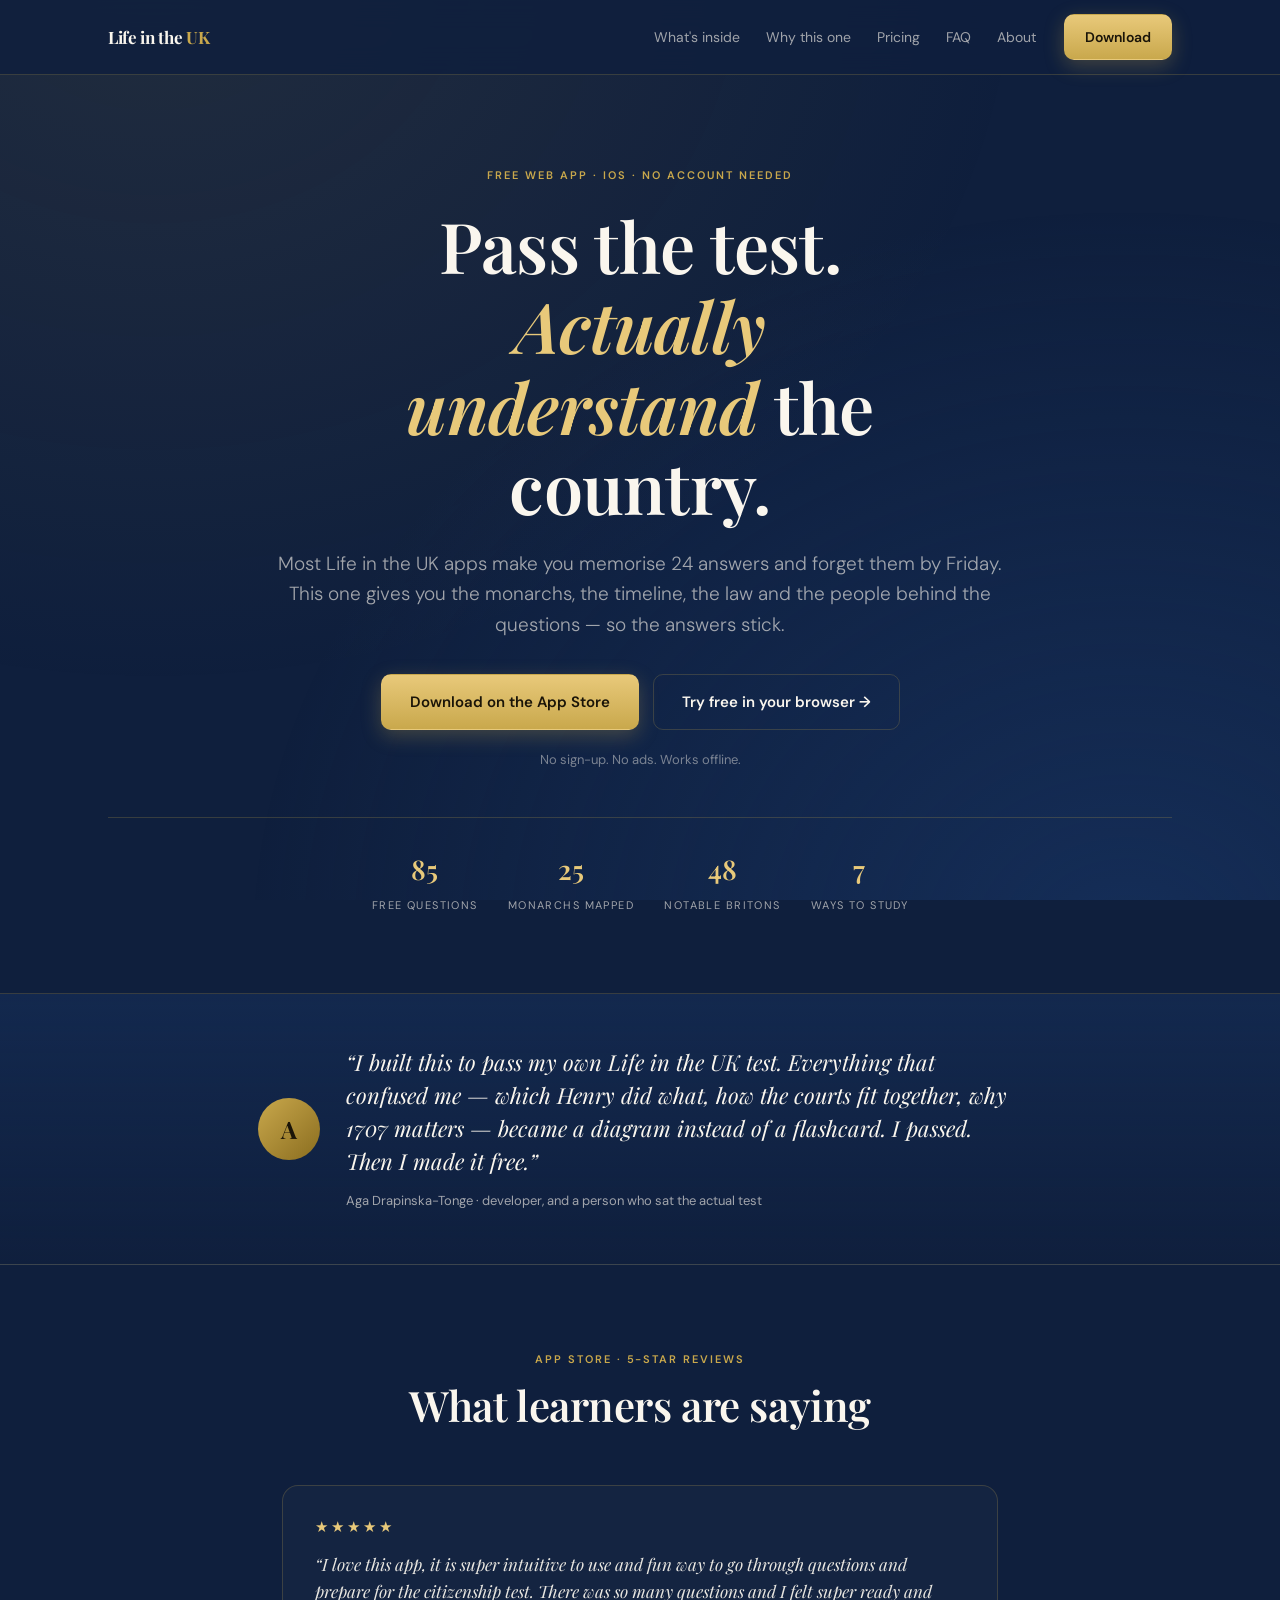
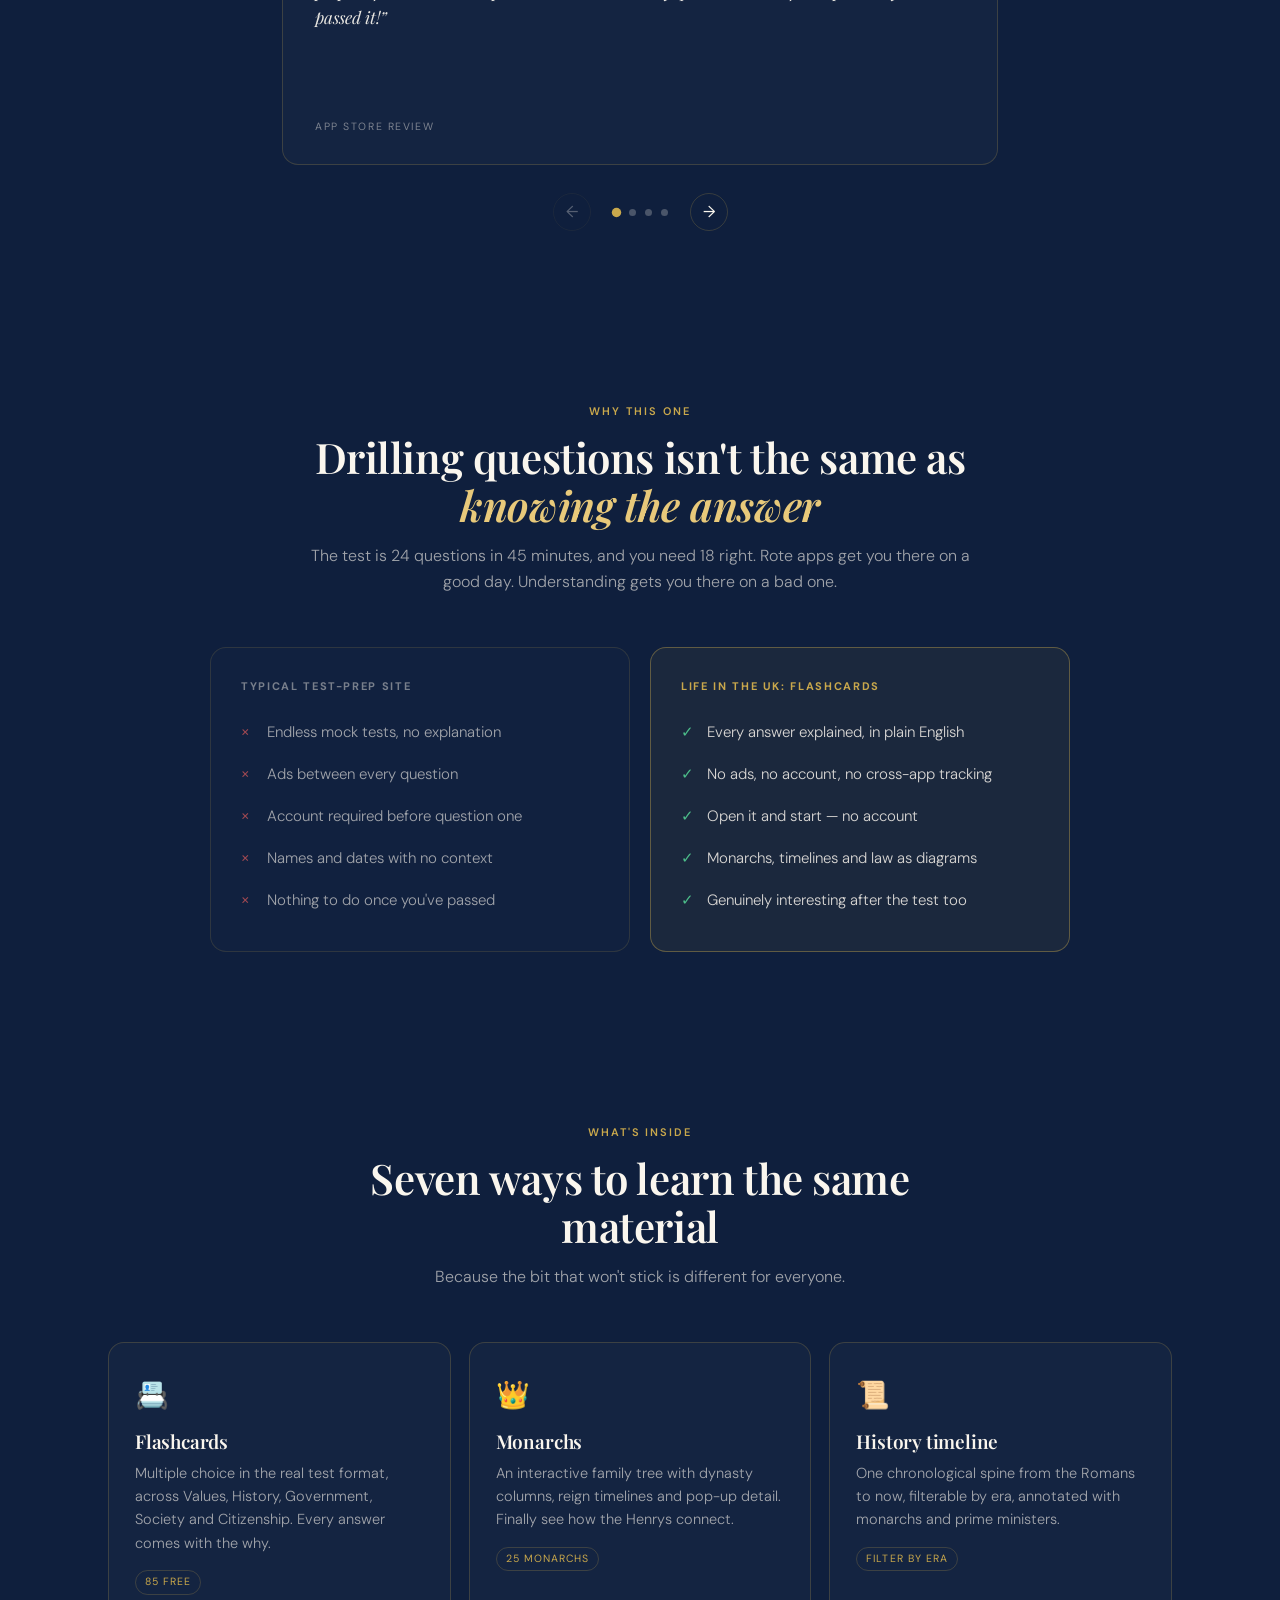
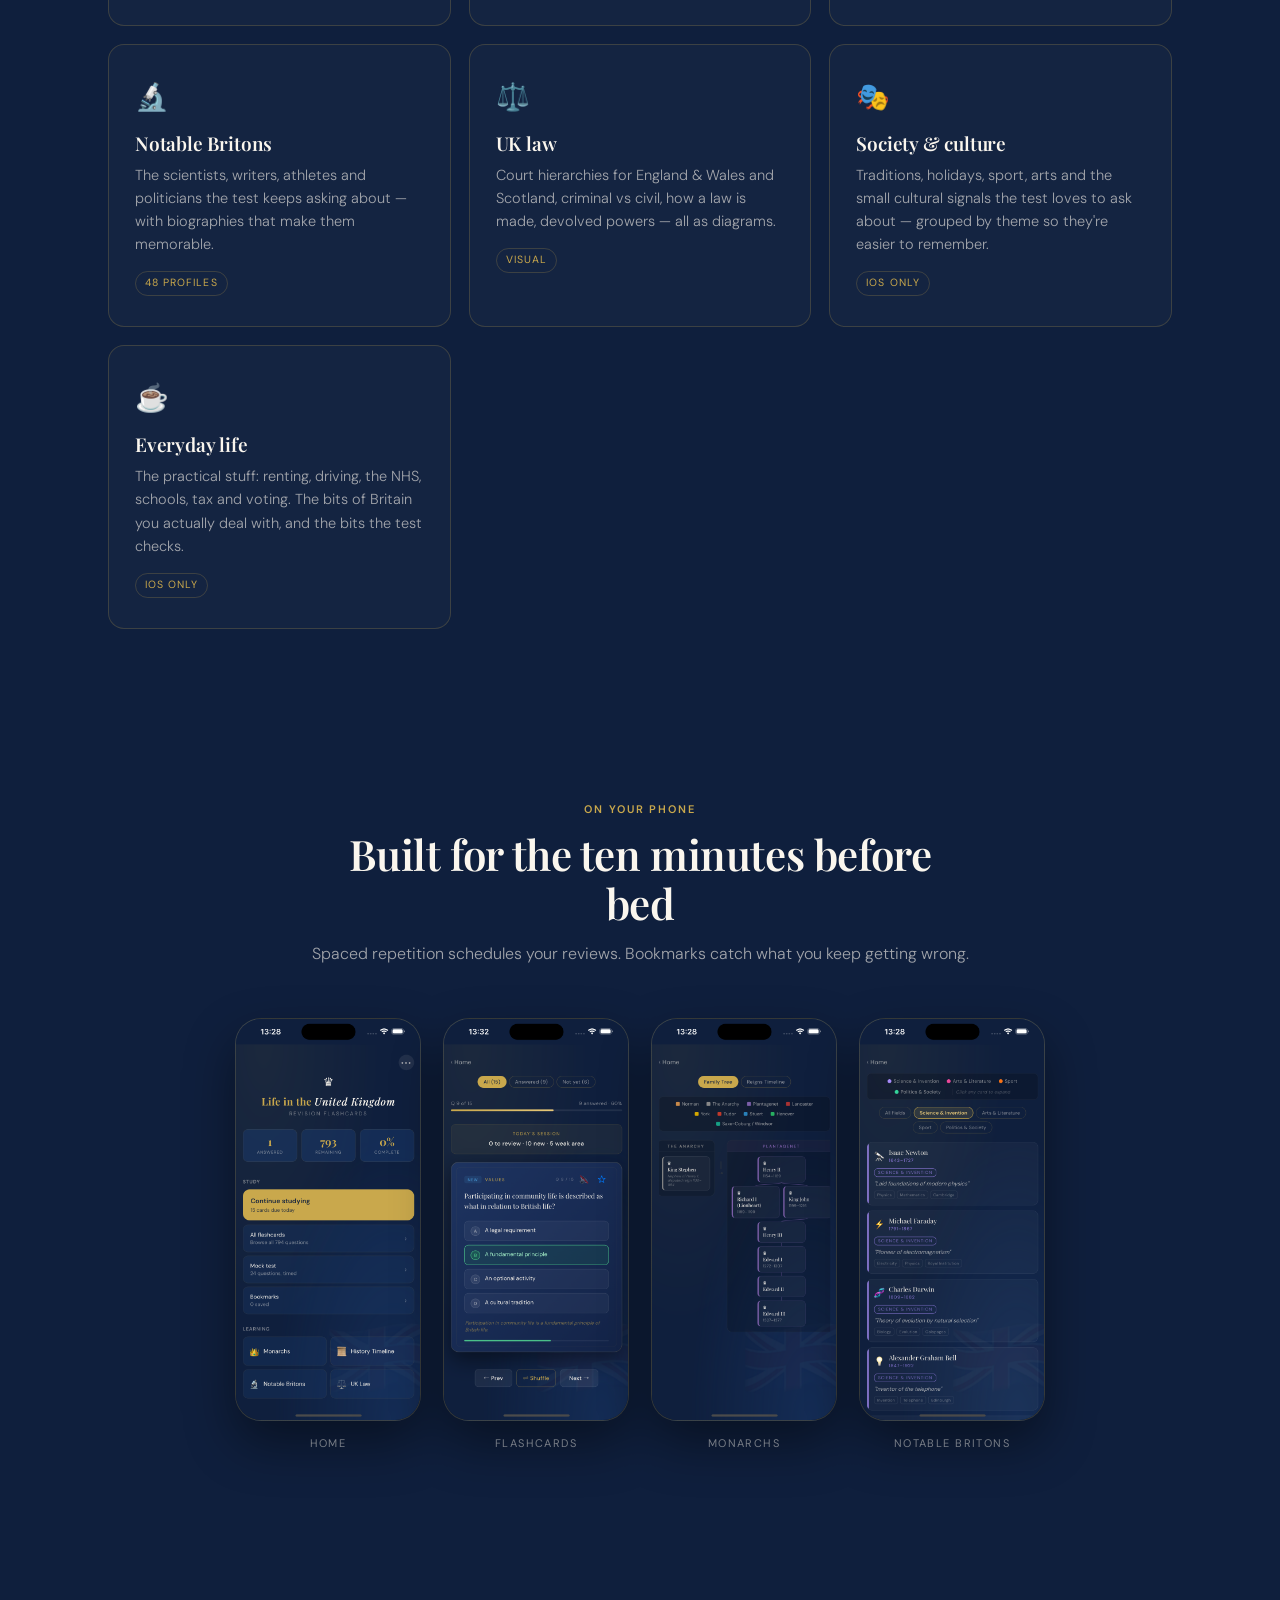
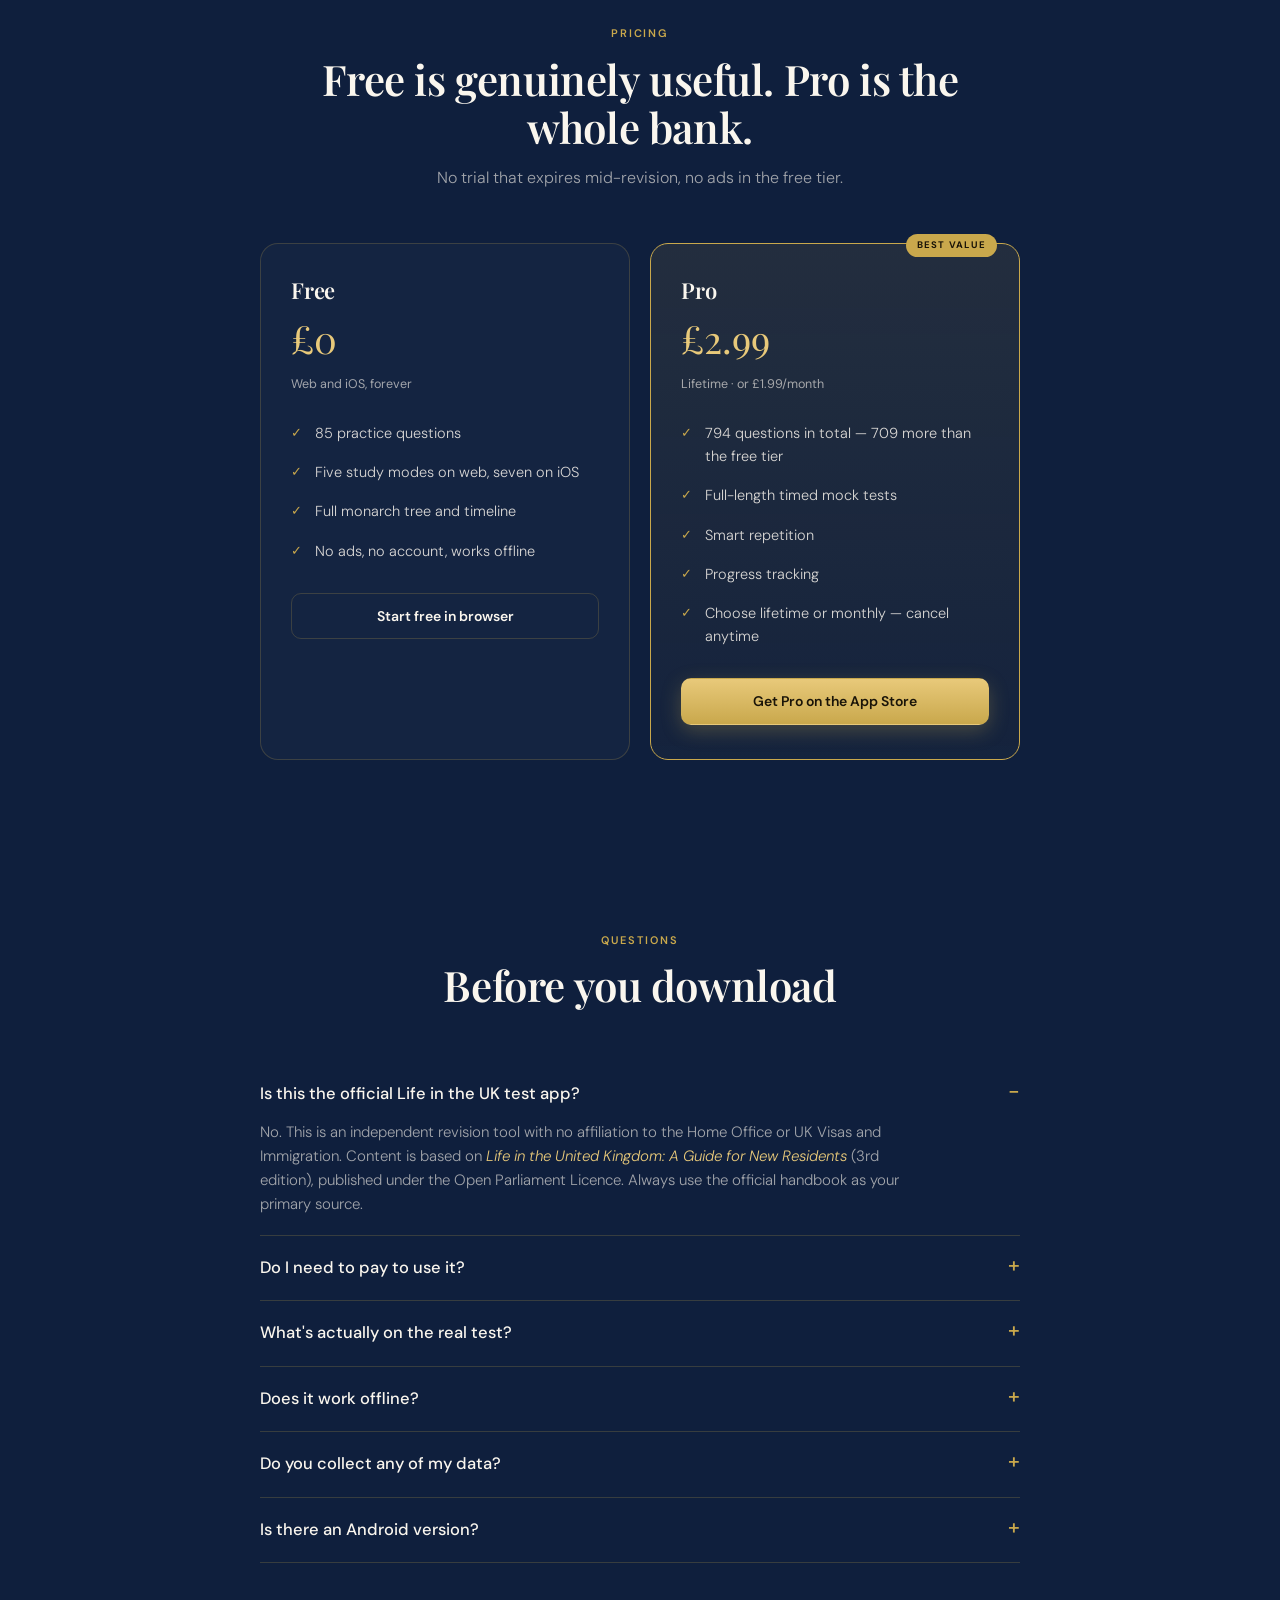
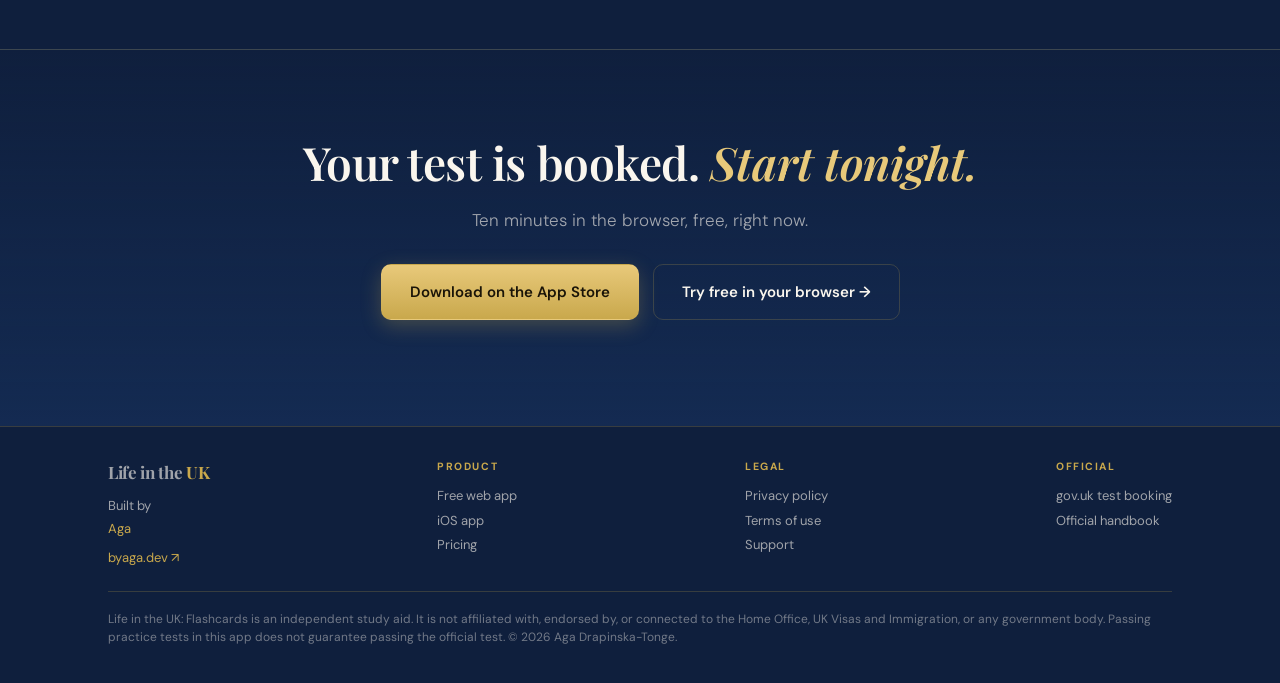
==== commit df82eab3: "Update data claims for Meta SDK in iOS app v1.3.1 Homepage FAQ and privacy policy previously claimed" ====
--- a/index.html
+++ b/index.html
@@ -89,7 +89,7 @@
       "name": "Does it work offline?",
       "acceptedAnswer": {
         "@type": "Answer",
-        "text": "Yes. The iOS app works fully offline, and the web version keeps working after the first load."
+        "text": "Yes. All study features — flashcards, timeline, monarch tree and spaced repetition — work offline on the iOS app, and the web version keeps working after the first load."
       }
     },
     {
@@ -97,7 +97,7 @@
       "name": "Do you collect any of my data?",
       "acceptedAnswer": {
         "@type": "Answer",
-        "text": "None. No analytics, no tracking, no ad IDs, no account. Your progress lives on your device and nowhere else."
+        "text": "No account, name, email or quiz answers are collected, and your study progress is stored only on your device. On first launch the iOS app asks whether to share ad measurement data with Meta — only if you tap \"Allow\" does it send basic device and usage information to Meta (e.g. device model, OS, app version, that the app was opened, in-app purchases and their value) so we can measure installs and purchases from our ads. You can withdraw consent at any time in the app's Settings. The app does not ask permission to track you across other apps, so no advertising identifier (IDFA) is shared. See our privacy policy for full details."
       }
     },
     {
@@ -388,7 +388,7 @@
         <h4>Life in the UK: Flashcards</h4>
         <ul>
           <li>Every answer explained, in plain English</li>
-          <li>Zero ads, zero tracking, ever</li>
+          <li>No ads, no account, no cross-app tracking</li>
           <li>Open it and start — no account</li>
           <li>Monarchs, timelines and law as diagrams</li>
           <li>Genuinely interesting after the test too</li>
@@ -480,8 +480,8 @@
       <details open><summary>Is this the official Life in the UK test app?</summary><p>No. This is an independent revision tool with no affiliation to the Home Office or UK Visas and Immigration. Content is based on <em>Life in the United Kingdom: A Guide for New Residents</em> (3rd edition), published under the Open Parliament Licence. Always use the official handbook as your primary source.</p></details>
       <details><summary>Do I need to pay to use it?</summary><p>No. 85 questions are free on both web and iOS — five study modes on the web, seven on iOS, with no ads and no account. Pro unlocks all 794 questions for £2.99 lifetime or £1.99/month.</p></details>
       <details><summary>What's actually on the real test?</summary><p>24 multiple-choice questions in 45 minutes. You need 18 correct — 75% — to pass. You can retake it as many times as you need.</p></details>
-      <details><summary>Does it work offline?</summary><p>Yes. The iOS app works fully offline, and the web version keeps working after the first load.</p></details>
-      <details><summary>Do you collect any of my data?</summary><p>None. No analytics, no tracking, no ad IDs, no account. Your progress lives on your device and nowhere else.</p></details>
+      <details><summary>Does it work offline?</summary><p>Yes. All study features — flashcards, timeline, monarch tree and spaced repetition — work offline on the iOS app, and the web version keeps working after the first load.</p></details>
+      <details><summary>Do you collect any of my data?</summary><p>No account, name, email or quiz answers are collected, and your study progress is stored only on your device. On first launch the iOS app asks whether to share ad measurement data with Meta — only if you tap "Allow" does it send basic device and usage information to Meta (e.g. device model, OS, app version, that the app was opened, in-app purchases and their value) so we can measure installs and purchases from our ads. You can withdraw consent at any time in the app's Settings. The app does not ask permission to track you across other apps, so no advertising identifier (IDFA) is shared. See our <a href="/privacy/">privacy policy</a> for full details.</p></details>
       <details><summary>Is there an Android version?</summary><p>Not yet — but the free web app runs in any mobile browser, and you can add it to your home screen.</p></details>
     </div>
   </div>
